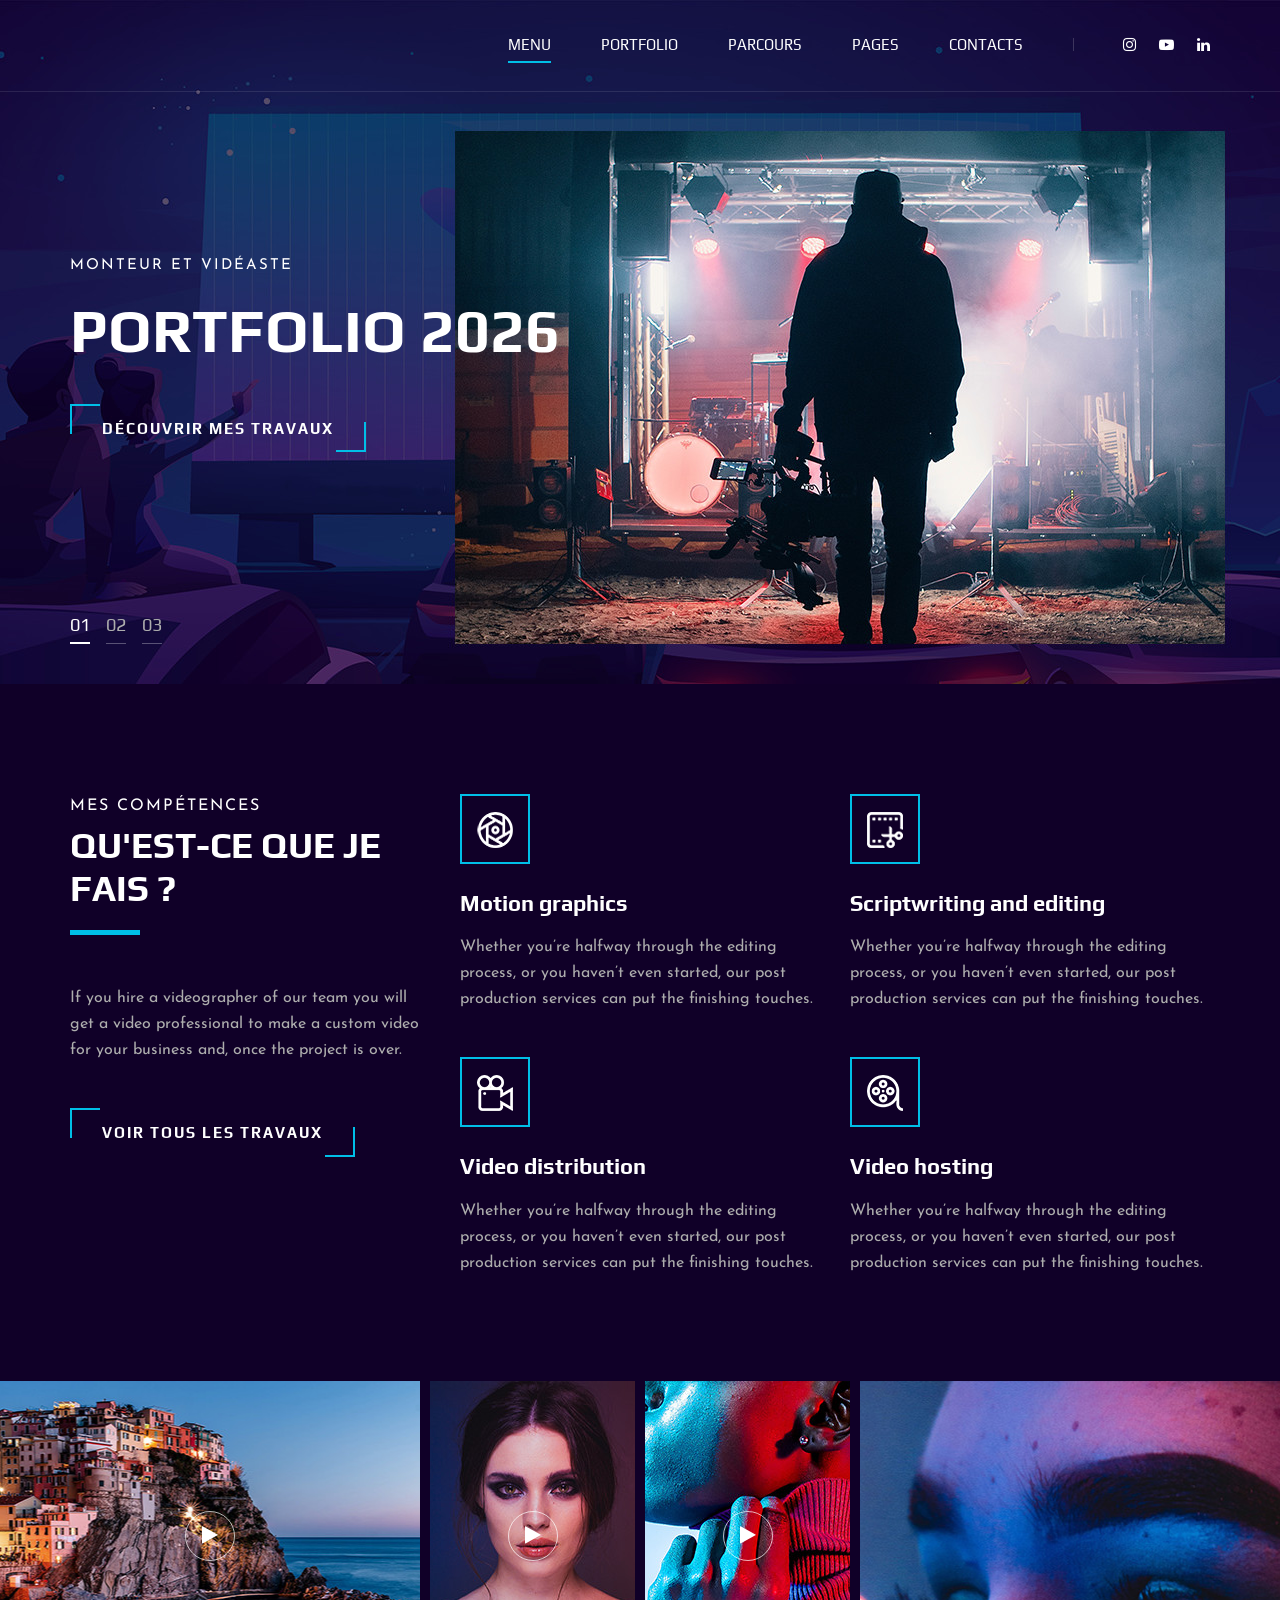
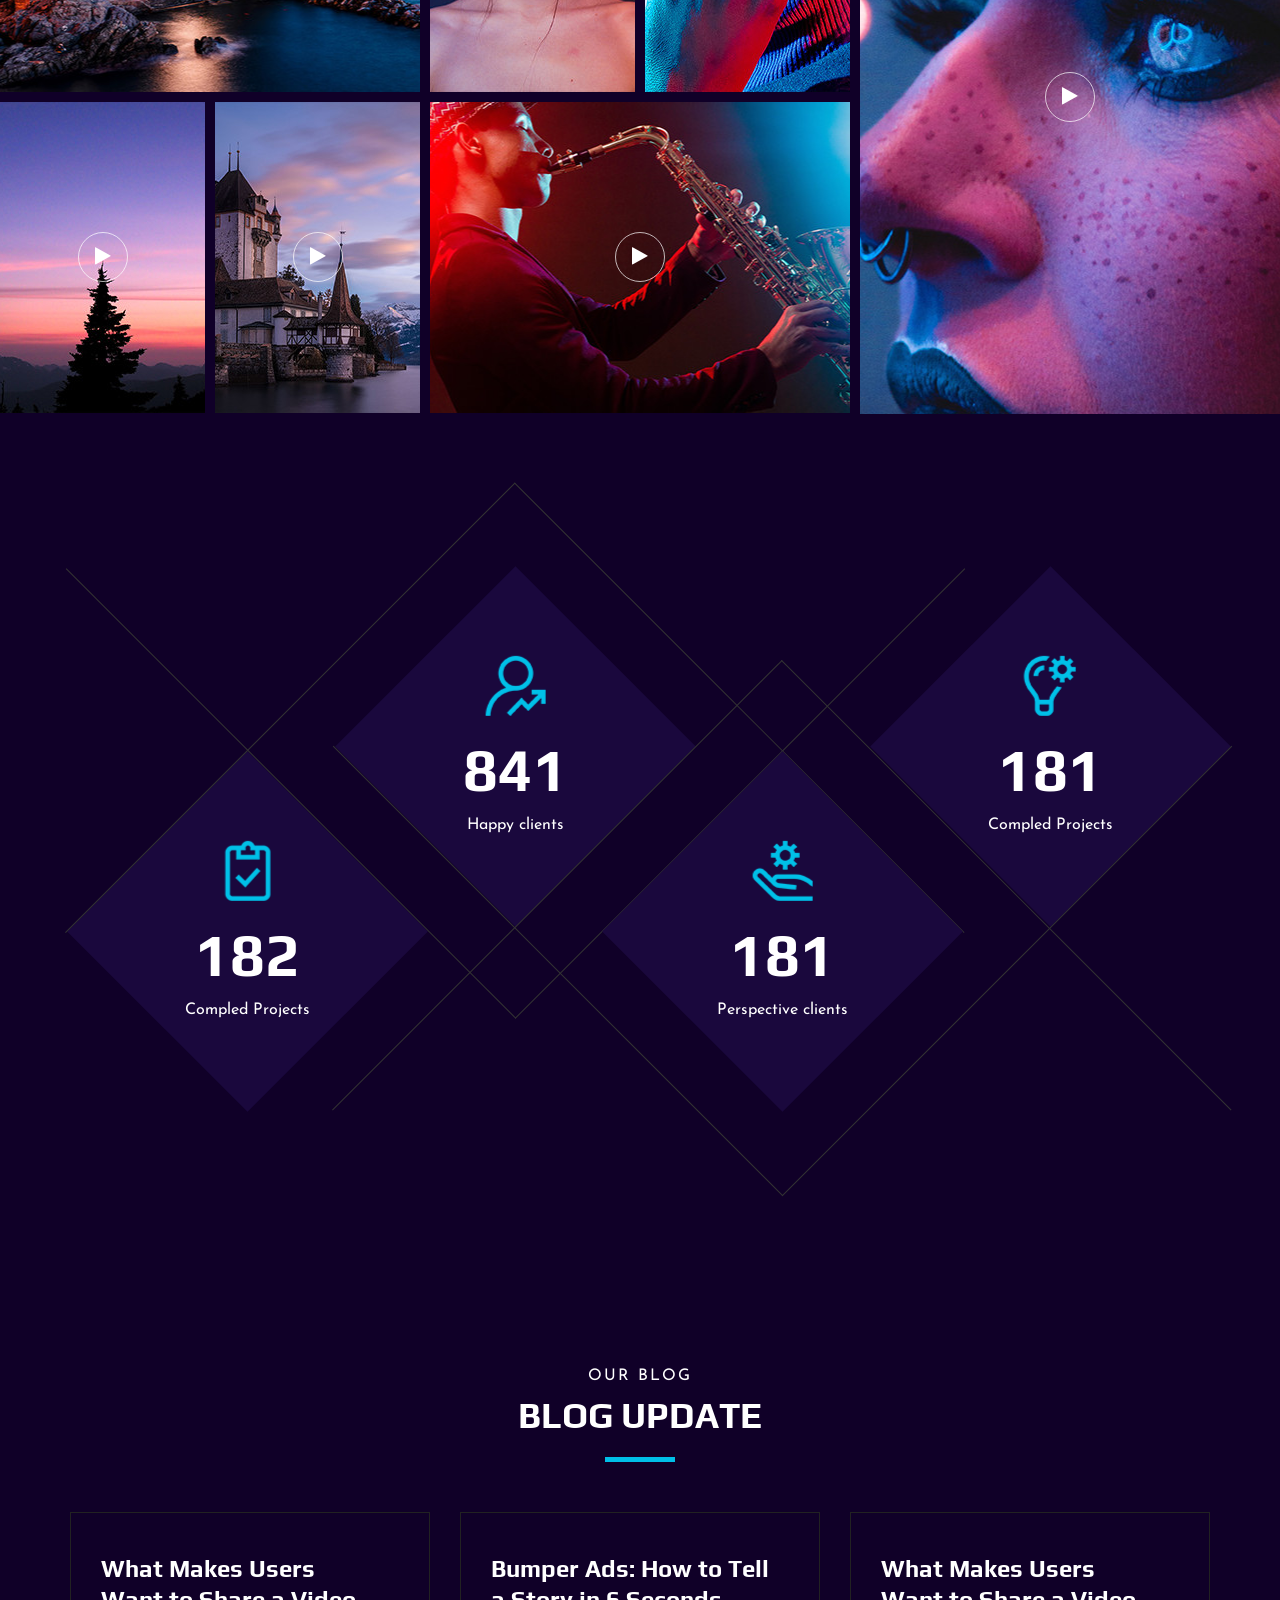
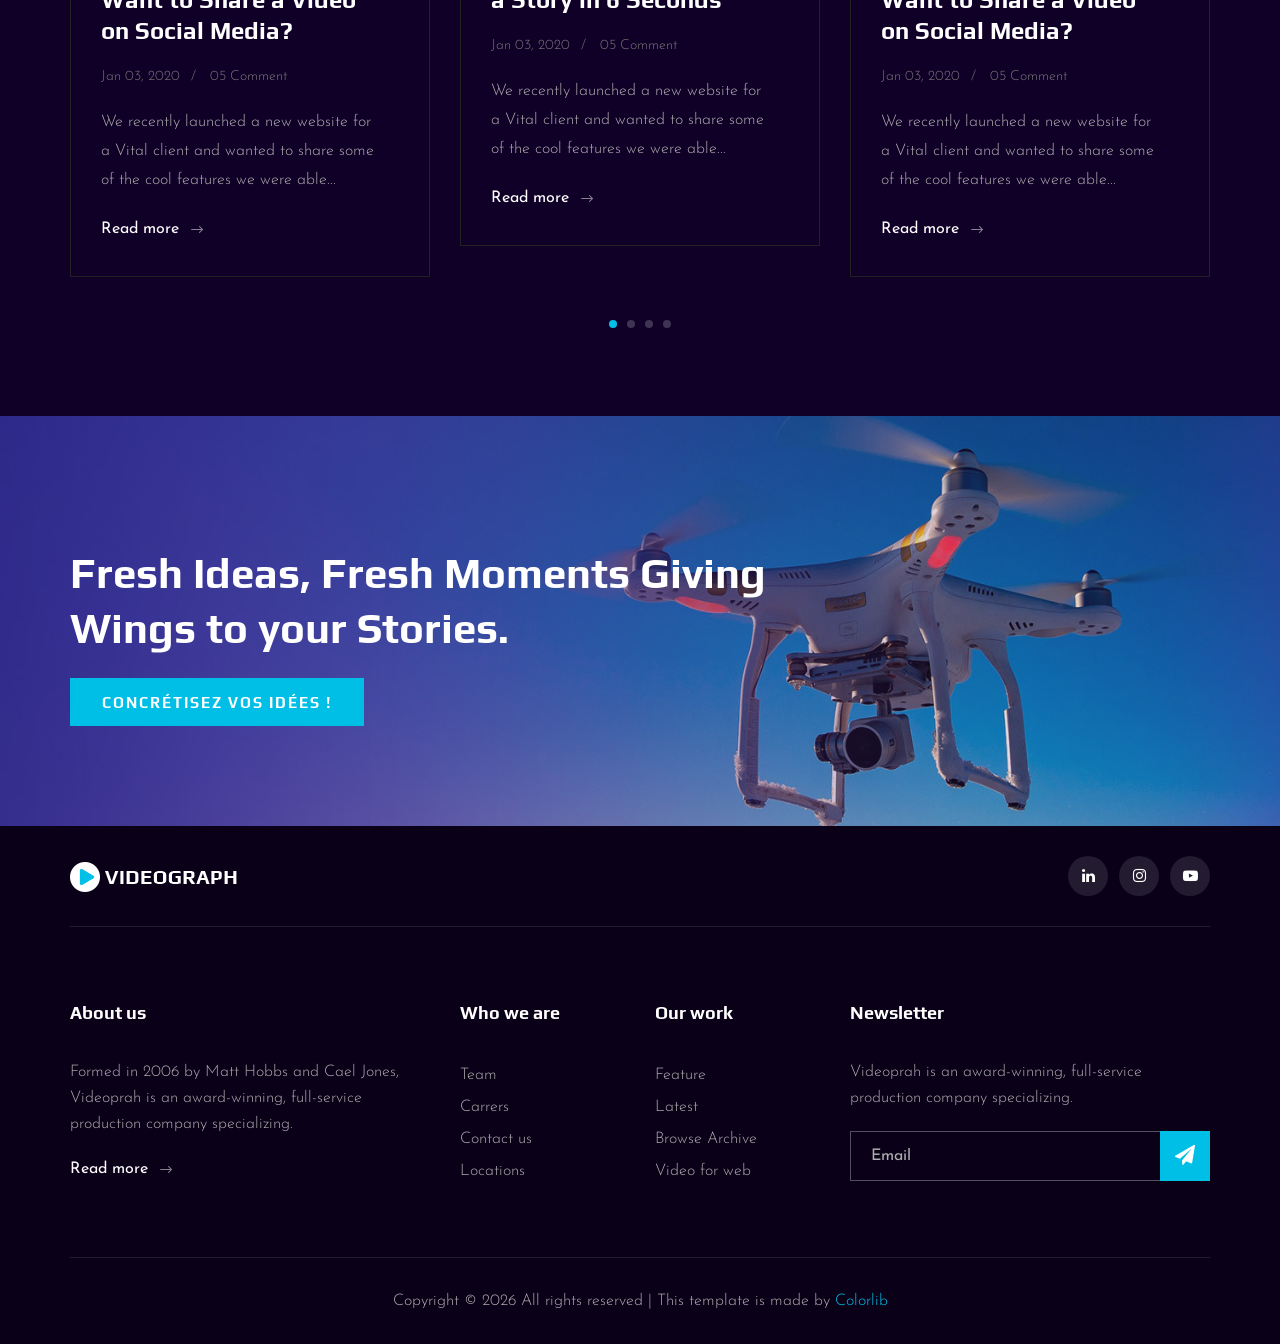
==== index.html @ 08755534 "Root change" ====
<!DOCTYPE html>
<html lang="zxx">

<head>
    <meta charset="UTF-8">
    <meta name="description" content="Cressot Lilian Portfolio">
    <meta name="keywords" content="Videograph, unica, creative, html">
    <meta name="viewport" content="width=device-width, initial-scale=1.0">
    <meta http-equiv="X-UA-Compatible" content="ie=edge">
    <title>Lilian Cressot </title>

    <!-- Google Font -->
    <link href="https://fonts.googleapis.com/css2?family=Play:wght@400;700&display=swap" rel="stylesheet">
    <link href="https://fonts.googleapis.com/css2?family=Josefin+Sans:wght@300;400;500;600;700&display=swap"
        rel="stylesheet">

    <!-- Css Styles -->
    <link rel="stylesheet" href="css/bootstrap.min.css" type="text/css">
    <link rel="stylesheet" href="css/font-awesome.min.css" type="text/css">
    <link rel="stylesheet" href="css/elegant-icons.css" type="text/css">
    <link rel="stylesheet" href="css/owl.carousel.min.css" type="text/css">
    <link rel="stylesheet" href="css/magnific-popup.css" type="text/css">
    <link rel="stylesheet" href="css/slicknav.min.css" type="text/css">
    <link rel="stylesheet" href="css/style.css" type="text/css">
</head>

<body>
    <!-- Page Preloder -->
    <div id="preloder">
        <div class="loader"></div>
    </div>

    <!-- Header Section Begin -->
    <header class="header">
        <div class="container">
            <div class="row">
                <div class="col-lg-2">
                    <!--<div class="header__logo">
                        <a href="./index.html"><img src="img/logo.png" alt=""></a>
                    </div>-->
                </div>
                <div class="col-lg-10">
                    <div class="header__nav__option">
                        <nav class="header__nav__menu mobile-menu">
                            <ul>
                                <li class="active"><a href="./index.html">Menu</a></li>
                                <li><a href="./portfolio.html">Portfolio</a></li>
                                <li><a href="./services.html">Parcours</a></li>
                                <li><a href="#">Pages</a>
                                    <ul class="dropdown">
                                        <li><a href="./portfolio.html">Portfolio</a></li>
                                        <li><a href="./blog.html">Blog</a></li>
                                        <li><a href="./blog-details.html">Blog Details</a></li>
                                    </ul>
                                </li>
                                <li><a href="./contact.html">Contacts</a></li>
                            </ul>
                        </nav>
                        <div class="header__nav__social">
                            <a href="#"><i class="fa fa-instagram"></i></a>
                            <a href="#"><i class="fa fa-youtube-play"></i></a>
                             <a href="https://www.linkedin.com/in/lilian-cressot/"><i class="fa fa-linkedin"></i></a>
                        </div>
                    </div>
                </div>
            </div>
            <div id="mobile-menu-wrap"></div>
        </div>
    </header>
    <!-- Header End -->

    <!-- Hero Section Begin -->
    <section class="hero">
        <div class="hero__slider owl-carousel">
            <div class="hero__item set-bg" data-setbg="img/hero/hero-1.jpg">
                <div class="container">
                    <div class="row">
                        <div class="col-lg-6">
                            <div class="hero__text">
                                <span> Monteur et Vidéaste </span>
                                <h2>Portfolio 2026</h2>
                                <a href="#" class="primary-btn">Découvrir mes travaux</a>
                            </div>
                        </div>
                    </div>
                </div>
            </div>
            <div class="hero__item set-bg" data-setbg="img/hero/hero-1.jpg">
                <div class="container">
                    <div class="row">
                        <div class="col-lg-6">
                            <div class="hero__text">
                                <span> Monteur et Vidéaste </span>
                                <h2>Chaine Youtube</h2>
                                <a href="#" class="primary-btn">Découvrir mes vidéos</a>
                            </div>
                        </div>
                    </div>
                </div>
            </div>
            <div class="hero__item set-bg" data-setbg="img/hero/hero-1.jpg">
                <div class="container">
                    <div class="row">
                        <div class="col-lg-6">
                            <div class="hero__text">
                                <span>Monteur et Vidéaste</span>
                                <h2>Lilian Cressot</h2>
                                <a href="#" class="primary-btn"> Mes réseaux pro </a>
                            </div>
                        </div>
                    </div>
                </div>
            </div>
        </div>
    </section>
    <!-- Hero Section End -->

    <!-- Services Section Begin -->
    <section class="services spad">
        <div class="container">
            <div class="row">
                <div class="col-lg-4">
                    <div class="services__title">
                        <div class="section-title">
                            <span>Mes compétences</span>
                            <h2>Qu'est-ce que je fais ?</h2>
                        </div>
                        <p>If you hire a videographer of our team you will get a video professional to make a custom
                            video for your business and, once the project is over.</p>
                        <a href="#" class="primary-btn">Voir tous les travaux</a>
                    </div>
                </div>
                <div class="col-lg-8">
                    <div class="row">
                        <div class="col-lg-6 col-md-6 col-sm-6">
                            <div class="services__item">
                                <div class="services__item__icon">
                                    <img src="img/icons/si-1.png" alt="">
                                </div>
                                <h4>Motion graphics</h4>
                                <p>Whether you’re halfway through the editing process, or you haven’t even started, our
                                    post production services can put the finishing touches.</p>
                            </div>
                        </div>
                        <div class="col-lg-6 col-md-6 col-sm-6">
                            <div class="services__item">
                                <div class="services__item__icon">
                                    <img src="img/icons/si-2.png" alt="">
                                </div>
                                <h4>Scriptwriting and editing</h4>
                                <p>Whether you’re halfway through the editing process, or you haven’t even started, our
                                    post production services can put the finishing touches.</p>
                            </div>
                        </div>
                        <div class="col-lg-6 col-md-6 col-sm-6">
                            <div class="services__item">
                                <div class="services__item__icon">
                                    <img src="img/icons/si-3.png" alt="">
                                </div>
                                <h4>Video distribution</h4>
                                <p>Whether you’re halfway through the editing process, or you haven’t even started, our
                                    post production services can put the finishing touches.</p>
                            </div>
                        </div>
                        <div class="col-lg-6 col-md-6 col-sm-6">
                            <div class="services__item">
                                <div class="services__item__icon">
                                    <img src="img/icons/si-4.png" alt="">
                                </div>
                                <h4>Video hosting</h4>
                                <p>Whether you’re halfway through the editing process, or you haven’t even started, our
                                    post production services can put the finishing touches.</p>
                            </div>
                        </div>
                    </div>
                </div>
            </div>
        </div>
    </section>
    <!-- Services Section End -->

    <!-- Work Section Begin -->
    <section class="work">
        <div class="work__gallery">
            <div class="grid-sizer"></div>
            <div class="work__item wide__item set-bg" data-setbg="img/work/work-1.jpg">
                <a href="https://www.youtube.com/watch?v=LXb3EKWsInQ" class="play-btn video-popup"><i
                        class="fa fa-play"></i></a>
                <div class="work__item__hover">
                    <h4>VIP Auto Tires & Service</h4>
                    <ul>
                        <li>eCommerce</li>
                        <li>Magento</li>
                    </ul>
                </div>
            </div>
            <div class="work__item small__item set-bg" data-setbg="img/work/work-2.jpg">
                <a href="https://www.youtube.com/watch?v=LXb3EKWsInQ" class="play-btn video-popup"><i
                        class="fa fa-play"></i></a>
            </div>
            <div class="work__item small__item set-bg" data-setbg="img/work/work-3.jpg">
                <a href="https://www.youtube.com/watch?v=LXb3EKWsInQ" class="play-btn video-popup"><i
                        class="fa fa-play"></i></a>
            </div>
            <div class="work__item large__item set-bg" data-setbg="img/work/work-4.jpg">
                <a href="https://www.youtube.com/watch?v=LXb3EKWsInQ" class="play-btn video-popup"><i
                        class="fa fa-play"></i></a>
                <div class="work__item__hover">
                    <h4>VIP Auto Tires & Service</h4>
                    <ul>
                        <li>eCommerce</li>
                        <li>Magento</li>
                    </ul>
                </div>
            </div>
            <div class="work__item small__item set-bg" data-setbg="img/work/work-5.jpg">
                <a href="https://www.youtube.com/watch?v=LXb3EKWsInQ" class="play-btn video-popup"><i
                        class="fa fa-play"></i></a>
            </div>
            <div class="work__item small__item set-bg" data-setbg="img/work/work-6.jpg">
                <a href="https://www.youtube.com/watch?v=LXb3EKWsInQ" class="play-btn video-popup"><i
                        class="fa fa-play"></i></a>
            </div>
            <div class="work__item wide__item set-bg" data-setbg="img/work/work-7.jpg">
                <a href="https://www.youtube.com/watch?v=LXb3EKWsInQ" class="play-btn video-popup"><i
                        class="fa fa-play"></i></a>
                <div class="work__item__hover">
                    <h4>VIP Auto Tires & Service</h4>
                    <ul>
                        <li>eCommerce</li>
                        <li>Magento</li>
                    </ul>
                </div>
            </div>
        </div>
    </section>
    <!-- Work Section End -->

    <!-- Counter Section Begin -->
    <section class="counter">
        <div class="container">
            <div class="counter__content">
                <div class="row">
                    <div class="col-lg-3 col-md-6 col-sm-6">
                        <div class="counter__item">
                            <div class="counter__item__text">
                                <img src="img/icons/ci-1.png" alt="">
                                <h2 class="counter_num">230</h2>
                                <p>Compled Projects</p>
                            </div>
                        </div>
                    </div>
                    <div class="col-lg-3 col-md-6 col-sm-6">
                        <div class="counter__item second__item">
                            <div class="counter__item__text">
                                <img src="img/icons/ci-2.png" alt="">
                                <h2 class="counter_num">1068</h2>
                                <p>Happy clients</p>
                            </div>
                        </div>
                    </div>
                    <div class="col-lg-3 col-md-6 col-sm-6">
                        <div class="counter__item third__item">
                            <div class="counter__item__text">
                                <img src="img/icons/ci-3.png" alt="">
                                <h2 class="counter_num">230</h2>
                                <p>Perspective clients</p>
                            </div>
                        </div>
                    </div>
                    <div class="col-lg-3 col-md-6 col-sm-6">
                        <div class="counter__item four__item">
                            <div class="counter__item__text">
                                <img src="img/icons/ci-4.png" alt="">
                                <h2 class="counter_num">230</h2>
                                <p>Compled Projects</p>
                            </div>
                        </div>
                    </div>
                </div>
            </div>
        </div>
    </section>
    <!-- Counter Section End -->


    <!-- Latest Blog Section Begin -->
    <section class="latest spad">
        <div class="container">
            <div class="row">
                <div class="col-lg-12">
                    <div class="section-title center-title">
                        <span>Our Blog</span>
                        <h2>Blog Update</h2>
                    </div>
                </div>
            </div>
            <div class="row">
                <div class="latest__slider owl-carousel">
                    <div class="col-lg-4">
                        <div class="blog__item latest__item">
                            <h4>What Makes Users Want to Share a Video on Social Media?</h4>
                            <ul>
                                <li>Jan 03, 2020</li>
                                <li>05 Comment</li>
                            </ul>
                            <p>We recently launched a new website for a Vital client and wanted to share some of the
                                cool features we were able...</p>
                            <a href="#">Read more <span class="arrow_right"></span></a>
                        </div>
                    </div>
                    <div class="col-lg-4">
                        <div class="blog__item latest__item">
                            <h4>Bumper Ads: How to Tell a Story in 6 Seconds</h4>
                            <ul>
                                <li>Jan 03, 2020</li>
                                <li>05 Comment</li>
                            </ul>
                            <p>We recently launched a new website for a Vital client and wanted to share some of the
                                cool features we were able...</p>
                            <a href="#">Read more <span class="arrow_right"></span></a>
                        </div>
                    </div>
                    <div class="col-lg-4">
                        <div class="blog__item latest__item">
                            <h4>What Makes Users Want to Share a Video on Social Media?</h4>
                            <ul>
                                <li>Jan 03, 2020</li>
                                <li>05 Comment</li>
                            </ul>
                            <p>We recently launched a new website for a Vital client and wanted to share some of the
                                cool features we were able...</p>
                            <a href="#">Read more <span class="arrow_right"></span></a>
                        </div>
                    </div>
                    <div class="col-lg-4">
                        <div class="blog__item latest__item">
                            <h4>Bumper Ads: How to Tell a Story in 6 Seconds</h4>
                            <ul>
                                <li>Jan 03, 2020</li>
                                <li>05 Comment</li>
                            </ul>
                            <p>We recently launched a new website for a Vital client and wanted to share some of the
                                cool features we were able...</p>
                            <a href="#">Read more <span class="arrow_right"></span></a>
                        </div>
                    </div>
                    <div class="col-lg-4">
                        <div class="blog__item latest__item">
                            <h4>What Makes Users Want to Share a Video on Social Media?</h4>
                            <ul>
                                <li>Jan 03, 2020</li>
                                <li>05 Comment</li>
                            </ul>
                            <p>We recently launched a new website for a Vital client and wanted to share some of the
                                cool features we were able...</p>
                            <a href="#">Read more <span class="arrow_right"></span></a>
                        </div>
                    </div>
                    <div class="col-lg-4">
                        <div class="blog__item latest__item">
                            <h4>What Makes Users Want to Share a Video on Social Media?</h4>
                            <ul>
                                <li>Jan 03, 2020</li>
                                <li>05 Comment</li>
                            </ul>
                            <p>We recently launched a new website for a Vital client and wanted to share some of the
                                cool features we were able...</p>
                            <a href="#">Read more <span class="arrow_right"></span></a>
                        </div>
                    </div>
                    <div class="col-lg-4">
                        <div class="blog__item latest__item">
                            <h4>What Makes Users Want to Share a Video on Social Media?</h4>
                            <ul>
                                <li>Jan 03, 2020</li>
                                <li>05 Comment</li>
                            </ul>
                            <p>We recently launched a new website for a Vital client and wanted to share some of the
                                cool features we were able...</p>
                            <a href="#">Read more <span class="arrow_right"></span></a>
                        </div>
                    </div>
                </div>
            </div>
        </div>
    </section>
    <!-- Latest Blog Section End -->

    <!-- Call To Action Section Begin -->
    <section class="callto spad set-bg" data-setbg="img/callto-bg.jpg">
        <div class="container">
            <div class="row">
                <div class="col-lg-8">
                    <div class="callto__text">
                        <h2>Fresh Ideas, Fresh Moments Giving Wings to your Stories.</h2>
                        <a href="#">Concrétisez vos idées !</a>
                    </div>
                </div>
            </div>
        </div>
    </section>
    <!-- Call To Action Section End -->

    <!-- Footer Section Begin -->
    <footer class="footer">
        <div class="container">
            <div class="footer__top">
                <div class="row">
                    <div class="col-lg-6 col-md-6">
                        <div class="footer__top__logo">
                            <a href="#"><img src="img/logo.png" alt=""></a>
                        </div>
                    </div>
                    <div class="col-lg-6 col-md-6">
                        <div class="footer__top__social">
                         <a href="https://www.linkedin.com/in/lilian-cressot/"><i class="fa fa-linkedin"></i></a>
                            <a href="#"><i class="fa fa-instagram"></i></a>
                            <a href="#"><i class="fa fa-youtube-play"></i></a>
                        </div>
                    </div>
                </div>
            </div>
            <div class="footer__option">
                <div class="row">
                    <div class="col-lg-4 col-md-6 col-sm-6">
                        <div class="footer__option__item">
                            <h5>About us</h5>
                            <p>Formed in 2006 by Matt Hobbs and Cael Jones, Videoprah is an award-winning, full-service
                                production company specializing.</p>
                            <a href="#" class="read__more">Read more <span class="arrow_right"></span></a>
                        </div>
                    </div>
                    <div class="col-lg-2 col-md-3 col-sm-3">
                        <div class="footer__option__item">
                            <h5>Who we are</h5>
                            <ul>
                                <li><a href="#">Team</a></li>
                                <li><a href="#">Carrers</a></li>
                                <li><a href="#">Contact us</a></li>
                                <li><a href="#">Locations</a></li>
                            </ul>
                        </div>
                    </div>
                    <div class="col-lg-2 col-md-3 col-sm-3">
                        <div class="footer__option__item">
                            <h5>Our work</h5>
                            <ul>
                                <li><a href="#">Feature</a></li>
                                <li><a href="#">Latest</a></li>
                                <li><a href="#">Browse Archive</a></li>
                                <li><a href="#">Video for web</a></li>
                            </ul>
                        </div>
                    </div>
                    <div class="col-lg-4 col-md-12">
                        <div class="footer__option__item">
                            <h5>Newsletter</h5>
                            <p>Videoprah is an award-winning, full-service production company specializing.</p>
                            <form action="#">
                                <input type="text" placeholder="Email">
                                <button type="submit"><i class="fa fa-send"></i></button>
                            </form>
                        </div>
                    </div>
                </div>
            </div>
            <div class="footer__copyright">
                <div class="row">
                    <div class="col-lg-12 text-center">
                        <!-- Link back to Colorlib can't be removed. Template is licensed under CC BY 3.0. -->
                        <p class="footer__copyright__text">Copyright &copy;
                            <script>
                                document.write(new Date().getFullYear());
                            </script>
                            All rights reserved | This template is made by <a href="https://colorlib.com" target="_blank">Colorlib</a>
                        </p>
                        <!-- Link back to Colorlib can't be removed. Template is licensed under CC BY 3.0. -->
                    </div>
                </div>
            </div>
        </div>
    </footer>
    <!-- Footer Section End -->

    <!-- Js Plugins -->
    <script src="js/jquery-3.3.1.min.js"></script>
    <script src="js/bootstrap.min.js"></script>
    <script src="js/jquery.magnific-popup.min.js"></script>
    <script src="js/mixitup.min.js"></script>
    <script src="js/masonry.pkgd.min.js"></script>
    <script src="js/jquery.slicknav.js"></script>
    <script src="js/owl.carousel.min.js"></script>
    <script src="js/main.js"></script>
</body>

</html>
---- css/elegant-icons.css ----
@font-face {
	font-family: 'ElegantIcons';
	src:url('../fonts/ElegantIcons.eot');
	src:url('../fonts/ElegantIcons.eot?#iefix') format('embedded-opentype'),
		url('../fonts/ElegantIcons.woff') format('woff'),
		url('../fonts/ElegantIcons.ttf') format('truetype'),
		url('../fonts/ElegantIcons.svg#ElegantIcons') format('svg');
	font-weight: normal;
	font-style: normal;
}

/* Use the following CSS code if you want to use data attributes for inserting your icons */
[data-icon]:before {
	font-family: 'ElegantIcons';
	content: attr(data-icon);
	speak: none;
	font-weight: normal;
	font-variant: normal;
	text-transform: none;
	line-height: 1;
	-webkit-font-smoothing: antialiased;
	-moz-osx-font-smoothing: grayscale;
}

/* Use the following CSS code if you want to have a class per icon */
/*
Instead of a list of all class selectors,
you can use the generic selector below, but it's slower:
[class*="your-class-prefix"] {
*/
.arrow_up, .arrow_down, .arrow_left, .arrow_right, .arrow_left-up, .arrow_right-up, .arrow_right-down, .arrow_left-down, .arrow-up-down, .arrow_up-down_alt, .arrow_left-right_alt, .arrow_left-right, .arrow_expand_alt2, .arrow_expand_alt, .arrow_condense, .arrow_expand, .arrow_move, .arrow_carrot-up, .arrow_carrot-down, .arrow_carrot-left, .arrow_carrot-right, .arrow_carrot-2up, .arrow_carrot-2down, .arrow_carrot-2left, .arrow_carrot-2right, .arrow_carrot-up_alt2, .arrow_carrot-down_alt2, .arrow_carrot-left_alt2, .arrow_carrot-right_alt2, .arrow_carrot-2up_alt2, .arrow_carrot-2down_alt2, .arrow_carrot-2left_alt2, .arrow_carrot-2right_alt2, .arrow_triangle-up, .arrow_triangle-down, .arrow_triangle-left, .arrow_triangle-right, .arrow_triangle-up_alt2, .arrow_triangle-down_alt2, .arrow_triangle-left_alt2, .arrow_triangle-right_alt2, .arrow_back, .icon_minus-06, .icon_plus, .icon_close, .icon_check, .icon_minus_alt2, .icon_plus_alt2, .icon_close_alt2, .icon_check_alt2, .icon_zoom-out_alt, .icon_zoom-in_alt, .icon_search, .icon_box-empty, .icon_box-selected, .icon_minus-box, .icon_plus-box, .icon_box-checked, .icon_circle-empty, .icon_circle-slelected, .icon_stop_alt2, .icon_stop, .icon_pause_alt2, .icon_pause, .icon_menu, .icon_menu-square_alt2, .icon_menu-circle_alt2, .icon_ul, .icon_ol, .icon_adjust-horiz, .icon_adjust-vert, .icon_document_alt, .icon_documents_alt, .icon_pencil, .icon_pencil-edit_alt, .icon_pencil-edit, .icon_folder-alt, .icon_folder-open_alt, .icon_folder-add_alt, .icon_info_alt, .icon_error-oct_alt, .icon_error-circle_alt, .icon_error-triangle_alt, .icon_question_alt2, .icon_question, .icon_comment_alt, .icon_chat_alt, .icon_vol-mute_alt, .icon_volume-low_alt, .icon_volume-high_alt, .icon_quotations, .icon_quotations_alt2, .icon_clock_alt, .icon_lock_alt, .icon_lock-open_alt, .icon_key_alt, .icon_cloud_alt, .icon_cloud-upload_alt, .icon_cloud-download_alt, .icon_image, .icon_images, .icon_lightbulb_alt, .icon_gift_alt, .icon_house_alt, .icon_genius, .icon_mobile, .icon_tablet, .icon_laptop, .icon_desktop, .icon_camera_alt, .icon_mail_alt, .icon_cone_alt, .icon_ribbon_alt, .icon_bag_alt, .icon_creditcard, .icon_cart_alt, .icon_paperclip, .icon_tag_alt, .icon_tags_alt, .icon_trash_alt, .icon_cursor_alt, .icon_mic_alt, .icon_compass_alt, .icon_pin_alt, .icon_pushpin_alt, .icon_map_alt, .icon_drawer_alt, .icon_toolbox_alt, .icon_book_alt, .icon_calendar, .icon_film, .icon_table, .icon_contacts_alt, .icon_headphones, .icon_lifesaver, .icon_piechart, .icon_refresh, .icon_link_alt, .icon_link, .icon_loading, .icon_blocked, .icon_archive_alt, .icon_heart_alt, .icon_star_alt, .icon_star-half_alt, .icon_star, .icon_star-half, .icon_tools, .icon_tool, .icon_cog, .icon_cogs, .arrow_up_alt, .arrow_down_alt, .arrow_left_alt, .arrow_right_alt, .arrow_left-up_alt, .arrow_right-up_alt, .arrow_right-down_alt, .arrow_left-down_alt, .arrow_condense_alt, .arrow_expand_alt3, .arrow_carrot_up_alt, .arrow_carrot-down_alt, .arrow_carrot-left_alt, .arrow_carrot-right_alt, .arrow_carrot-2up_alt, .arrow_carrot-2dwnn_alt, .arrow_carrot-2left_alt, .arrow_carrot-2right_alt, .arrow_triangle-up_alt, .arrow_triangle-down_alt, .arrow_triangle-left_alt, .arrow_triangle-right_alt, .icon_minus_alt, .icon_plus_alt, .icon_close_alt, .icon_check_alt, .icon_zoom-out, .icon_zoom-in, .icon_stop_alt, .icon_menu-square_alt, .icon_menu-circle_alt, .icon_document, .icon_documents, .icon_pencil_alt, .icon_folder, .icon_folder-open, .icon_folder-add, .icon_folder_upload, .icon_folder_download, .icon_info, .icon_error-circle, .icon_error-oct, .icon_error-triangle, .icon_question_alt, .icon_comment, .icon_chat, .icon_vol-mute, .icon_volume-low, .icon_volume-high, .icon_quotations_alt, .icon_clock, .icon_lock, .icon_lock-open, .icon_key, .icon_cloud, .icon_cloud-upload, .icon_cloud-download, .icon_lightbulb, .icon_gift, .icon_house, .icon_camera, .icon_mail, .icon_cone, .icon_ribbon, .icon_bag, .icon_cart, .icon_tag, .icon_tags, .icon_trash, .icon_cursor, .icon_mic, .icon_compass, .icon_pin, .icon_pushpin, .icon_map, .icon_drawer, .icon_toolbox, .icon_book, .icon_contacts, .icon_archive, .icon_heart, .icon_profile, .icon_group, .icon_grid-2x2, .icon_grid-3x3, .icon_music, .icon_pause_alt, .icon_phone, .icon_upload, .icon_download, .social_facebook, .social_twitter, .social_pinterest, .social_googleplus, .social_tumblr, .social_tumbleupon, .social_wordpress, .social_instagram, .social_dribbble, .social_vimeo, .social_linkedin, .social_rss, .social_deviantart, .social_share, .social_myspace, .social_skype, .social_youtube, .social_picassa, .social_googledrive, .social_flickr, .social_blogger, .social_spotify, .social_delicious, .social_facebook_circle, .social_twitter_circle, .social_pinterest_circle, .social_googleplus_circle, .social_tumblr_circle, .social_stumbleupon_circle, .social_wordpress_circle, .social_instagram_circle, .social_dribbble_circle, .social_vimeo_circle, .social_linkedin_circle, .social_rss_circle, .social_deviantart_circle, .social_share_circle, .social_myspace_circle, .social_skype_circle, .social_youtube_circle, .social_picassa_circle, .social_googledrive_alt2, .social_flickr_circle, .social_blogger_circle, .social_spotify_circle, .social_delicious_circle, .social_facebook_square, .social_twitter_square, .social_pinterest_square, .social_googleplus_square, .social_tumblr_square, .social_stumbleupon_square, .social_wordpress_square, .social_instagram_square, .social_dribbble_square, .social_vimeo_square, .social_linkedin_square, .social_rss_square, .social_deviantart_square, .social_share_square, .social_myspace_square, .social_skype_square, .social_youtube_square, .social_picassa_square, .social_googledrive_square, .social_flickr_square, .social_blogger_square, .social_spotify_square, .social_delicious_square, .icon_printer, .icon_calulator, .icon_building, .icon_floppy, .icon_drive, .icon_search-2, .icon_id, .icon_id-2, .icon_puzzle, .icon_like, .icon_dislike, .icon_mug, .icon_currency, .icon_wallet, .icon_pens, .icon_easel, .icon_flowchart, .icon_datareport, .icon_briefcase, .icon_shield, .icon_percent, .icon_globe, .icon_globe-2, .icon_target, .icon_hourglass, .icon_balance, .icon_rook, .icon_printer-alt, .icon_calculator_alt, .icon_building_alt, .icon_floppy_alt, .icon_drive_alt, .icon_search_alt, .icon_id_alt, .icon_id-2_alt, .icon_puzzle_alt, .icon_like_alt, .icon_dislike_alt, .icon_mug_alt, .icon_currency_alt, .icon_wallet_alt, .icon_pens_alt, .icon_easel_alt, .icon_flowchart_alt, .icon_datareport_alt, .icon_briefcase_alt, .icon_shield_alt, .icon_percent_alt, .icon_globe_alt, .icon_clipboard {
	font-family: 'ElegantIcons';
	speak: none;
	font-style: normal;
	font-weight: normal;
	font-variant: normal;
	text-transform: none;
	line-height: 1;
	-webkit-font-smoothing: antialiased;
}
.arrow_up:before {
	content: "\21";
}
.arrow_down:before {
	content: "\22";
}
.arrow_left:before {
	content: "\23";
}
.arrow_right:before {
	content: "\24";
}
.arrow_left-up:before {
	content: "\25";
}
.arrow_right-up:before {
	content: "\26";
}
.arrow_right-down:before {
	content: "\27";
}
.arrow_left-down:before {
	content: "\28";
}
.arrow-up-down:before {
	content: "\29";
}
.arrow_up-down_alt:before {
	content: "\2a";
}
.arrow_left-right_alt:before {
	content: "\2b";
}
.arrow_left-right:before {
	content: "\2c";
}
.arrow_expand_alt2:before {
	content: "\2d";
}
.arrow_expand_alt:before {
	content: "\2e";
}
.arrow_condense:before {
	content: "\2f";
}
.arrow_expand:before {
	content: "\30";
}
.arrow_move:before {
	content: "\31";
}
.arrow_carrot-up:before {
	content: "\32";
}
.arrow_carrot-down:before {
	content: "\33";
}
.arrow_carrot-left:before {
	content: "\34";
}
.arrow_carrot-right:before {
	content: "\35";
}
.arrow_carrot-2up:before {
	content: "\36";
}
.arrow_carrot-2down:before {
	content: "\37";
}
.arrow_carrot-2left:before {
	content: "\38";
}
.arrow_carrot-2right:before {
	content: "\39";
}
.arrow_carrot-up_alt2:before {
	content: "\3a";
}
.arrow_carrot-down_alt2:before {
	content: "\3b";
}
.arrow_carrot-left_alt2:before {
	content: "\3c";
}
.arrow_carrot-right_alt2:before {
	content: "\3d";
}
.arrow_carrot-2up_alt2:before {
	content: "\3e";
}
.arrow_carrot-2down_alt2:before {
	content: "\3f";
}
.arrow_carrot-2left_alt2:before {
	content: "\40";
}
.arrow_carrot-2right_alt2:before {
	content: "\41";
}
.arrow_triangle-up:before {
	content: "\42";
}
.arrow_triangle-down:before {
	content: "\43";
}
.arrow_triangle-left:before {
	content: "\44";
}
.arrow_triangle-right:before {
	content: "\45";
}
.arrow_triangle-up_alt2:before {
	content: "\46";
}
.arrow_triangle-down_alt2:before {
	content: "\47";
}
.arrow_triangle-left_alt2:before {
	content: "\48";
}
.arrow_triangle-right_alt2:before {
	content: "\49";
}
.arrow_back:before {
	content: "\4a";
}
.icon_minus-06:before {
	content: "\4b";
}
.icon_plus:before {
	content: "\4c";
}
.icon_close:before {
	content: "\4d";
}
.icon_check:before {
	content: "\4e";
}
.icon_minus_alt2:before {
	content: "\4f";
}
.icon_plus_alt2:before {
	content: "\50";
}
.icon_close_alt2:before {
	content: "\51";
}
.icon_check_alt2:before {
	content: "\52";
}
.icon_zoom-out_alt:before {
	content: "\53";
}
.icon_zoom-in_alt:before {
	content: "\54";
}
.icon_search:before {
	content: "\55";
}
.icon_box-empty:before {
	content: "\56";
}
.icon_box-selected:before {
	content: "\57";
}
.icon_minus-box:before {
	content: "\58";
}
.icon_plus-box:before {
	content: "\59";
}
.icon_box-checked:before {
	content: "\5a";
}
.icon_circle-empty:before {
	content: "\5b";
}
.icon_circle-slelected:before {
	content: "\5c";
}
.icon_stop_alt2:before {
	content: "\5d";
}
.icon_stop:before {
	content: "\5e";
}
.icon_pause_alt2:before {
	content: "\5f";
}
.icon_pause:before {
	content: "\60";
}
.icon_menu:before {
	content: "\61";
}
.icon_menu-square_alt2:before {
	content: "\62";
}
.icon_menu-circle_alt2:before {
	content: "\63";
}
.icon_ul:before {
	content: "\64";
}
.icon_ol:before {
	content: "\65";
}
.icon_adjust-horiz:before {
	content: "\66";
}
.icon_adjust-vert:before {
	content: "\67";
}
.icon_document_alt:before {
	content: "\68";
}
.icon_documents_alt:before {
	content: "\69";
}
.icon_pencil:before {
	content: "\6a";
}
.icon_pencil-edit_alt:before {
	content: "\6b";
}
.icon_pencil-edit:before {
	content: "\6c";
}
.icon_folder-alt:before {
	content: "\6d";
}
.icon_folder-open_alt:before {
	content: "\6e";
}
.icon_folder-add_alt:before {
	content: "\6f";
}
.icon_info_alt:before {
	content: "\70";
}
.icon_error-oct_alt:before {
	content: "\71";
}
.icon_error-circle_alt:before {
	content: "\72";
}
.icon_error-triangle_alt:before {
	content: "\73";
}
.icon_question_alt2:before {
	content: "\74";
}
.icon_question:before {
	content: "\75";
}
.icon_comment_alt:before {
	content: "\76";
}
.icon_chat_alt:before {
	content: "\77";
}
.icon_vol-mute_alt:before {
	content: "\78";
}
.icon_volume-low_alt:before {
	content: "\79";
}
.icon_volume-high_alt:before {
	content: "\7a";
}
.icon_quotations:before {
	content: "\7b";
}
.icon_quotations_alt2:before {
	content: "\7c";
}
.icon_clock_alt:before {
	content: "\7d";
}
.icon_lock_alt:before {
	content: "\7e";
}
.icon_lock-open_alt:before {
	content: "\e000";
}
.icon_key_alt:before {
	content: "\e001";
}
.icon_cloud_alt:before {
	content: "\e002";
}
.icon_cloud-upload_alt:before {
	content: "\e003";
}
.icon_cloud-download_alt:before {
	content: "\e004";
}
.icon_image:before {
	content: "\e005";
}
.icon_images:before {
	content: "\e006";
}
.icon_lightbulb_alt:before {
	content: "\e007";
}
.icon_gift_alt:before {
	content: "\e008";
}
.icon_house_alt:before {
	content: "\e009";
}
.icon_genius:before {
	content: "\e00a";
}
.icon_mobile:before {
	content: "\e00b";
}
.icon_tablet:before {
	content: "\e00c";
}
.icon_laptop:before {
	content: "\e00d";
}
.icon_desktop:before {
	content: "\e00e";
}
.icon_camera_alt:before {
	content: "\e00f";
}
.icon_mail_alt:before {
	content: "\e010";
}
.icon_cone_alt:before {
	content: "\e011";
}
.icon_ribbon_alt:before {
	content: "\e012";
}
.icon_bag_alt:before {
	content: "\e013";
}
.icon_creditcard:before {
	content: "\e014";
}
.icon_cart_alt:before {
	content: "\e015";
}
.icon_paperclip:before {
	content: "\e016";
}
.icon_tag_alt:before {
	content: "\e017";
}
.icon_tags_alt:before {
	content: "\e018";
}
.icon_trash_alt:before {
	content: "\e019";
}
.icon_cursor_alt:before {
	content: "\e01a";
}
.icon_mic_alt:before {
	content: "\e01b";
}
.icon_compass_alt:before {
	content: "\e01c";
}
.icon_pin_alt:before {
	content: "\e01d";
}
.icon_pushpin_alt:before {
	content: "\e01e";
}
.icon_map_alt:before {
	content: "\e01f";
}
.icon_drawer_alt:before {
	content: "\e020";
}
.icon_toolbox_alt:before {
	content: "\e021";
}
.icon_book_alt:before {
	content: "\e022";
}
.icon_calendar:before {
	content: "\e023";
}
.icon_film:before {
	content: "\e024";
}
.icon_table:before {
	content: "\e025";
}
.icon_contacts_alt:before {
	content: "\e026";
}
.icon_headphones:before {
	content: "\e027";
}
.icon_lifesaver:before {
	content: "\e028";
}
.icon_piechart:before {
	content: "\e029";
}
.icon_refresh:before {
	content: "\e02a";
}
.icon_link_alt:before {
	content: "\e02b";
}
.icon_link:before {
	content: "\e02c";
}
.icon_loading:before {
	content: "\e02d";
}
.icon_blocked:before {
	content: "\e02e";
}
.icon_archive_alt:before {
	content: "\e02f";
}
.icon_heart_alt:before {
	content: "\e030";
}
.icon_star_alt:before {
	content: "\e031";
}
.icon_star-half_alt:before {
	content: "\e032";
}
.icon_star:before {
	content: "\e033";
}
.icon_star-half:before {
	content: "\e034";
}
.icon_tools:before {
	content: "\e035";
}
.icon_tool:before {
	content: "\e036";
}
.icon_cog:before {
	content: "\e037";
}
.icon_cogs:before {
	content: "\e038";
}
.arrow_up_alt:before {
	content: "\e039";
}
.arrow_down_alt:before {
	content: "\e03a";
}
.arrow_left_alt:before {
	content: "\e03b";
}
.arrow_right_alt:before {
	content: "\e03c";
}
.arrow_left-up_alt:before {
	content: "\e03d";
}
.arrow_right-up_alt:before {
	content: "\e03e";
}
.arrow_right-down_alt:before {
	content: "\e03f";
}
.arrow_left-down_alt:before {
	content: "\e040";
}
.arrow_condense_alt:before {
	content: "\e041";
}
.arrow_expand_alt3:before {
	content: "\e042";
}
.arrow_carrot_up_alt:before {
	content: "\e043";
}
.arrow_carrot-down_alt:before {
	content: "\e044";
}
.arrow_carrot-left_alt:before {
	content: "\e045";
}
.arrow_carrot-right_alt:before {
	content: "\e046";
}
.arrow_carrot-2up_alt:before {
	content: "\e047";
}
.arrow_carrot-2dwnn_alt:before {
	content: "\e048";
}
.arrow_carrot-2left_alt:before {
	content: "\e049";
}
.arrow_carrot-2right_alt:before {
	content: "\e04a";
}
.arrow_triangle-up_alt:before {
	content: "\e04b";
}
.arrow_triangle-down_alt:before {
	content: "\e04c";
}
.arrow_triangle-left_alt:before {
	content: "\e04d";
}
.arrow_triangle-right_alt:before {
	content: "\e04e";
}
.icon_minus_alt:before {
	content: "\e04f";
}
.icon_plus_alt:before {
	content: "\e050";
}
.icon_close_alt:before {
	content: "\e051";
}
.icon_check_alt:before {
	content: "\e052";
}
.icon_zoom-out:before {
	content: "\e053";
}
.icon_zoom-in:before {
	content: "\e054";
}
.icon_stop_alt:before {
	content: "\e055";
}
.icon_menu-square_alt:before {
	content: "\e056";
}
.icon_menu-circle_alt:before {
	content: "\e057";
}
.icon_document:before {
	content: "\e058";
}
.icon_documents:before {
	content: "\e059";
}
.icon_pencil_alt:before {
	content: "\e05a";
}
.icon_folder:before {
	content: "\e05b";
}
.icon_folder-open:before {
	content: "\e05c";
}
.icon_folder-add:before {
	content: "\e05d";
}
.icon_folder_upload:before {
	content: "\e05e";
}
.icon_folder_download:before {
	content: "\e05f";
}
.icon_info:before {
	content: "\e060";
}
.icon_error-circle:before {
	content: "\e061";
}
.icon_error-oct:before {
	content: "\e062";
}
.icon_error-triangle:before {
	content: "\e063";
}
.icon_question_alt:before {
	content: "\e064";
}
.icon_comment:before {
	content: "\e065";
}
.icon_chat:before {
	content: "\e066";
}
.icon_vol-mute:before {
	content: "\e067";
}
.icon_volume-low:before {
	content: "\e068";
}
.icon_volume-high:before {
	content: "\e069";
}
.icon_quotations_alt:before {
	content: "\e06a";
}
.icon_clock:before {
	content: "\e06b";
}
.icon_lock:before {
	content: "\e06c";
}
.icon_lock-open:before {
	content: "\e06d";
}
.icon_key:before {
	content: "\e06e";
}
.icon_cloud:before {
	content: "\e06f";
}
.icon_cloud-upload:before {
	content: "\e070";
}
.icon_cloud-download:before {
	content: "\e071";
}
.icon_lightbulb:before {
	content: "\e072";
}
.icon_gift:before {
	content: "\e073";
}
.icon_house:before {
	content: "\e074";
}
.icon_camera:before {
	content: "\e075";
}
.icon_mail:before {
	content: "\e076";
}
.icon_cone:before {
	content: "\e077";
}
.icon_ribbon:before {
	content: "\e078";
}
.icon_bag:before {
	content: "\e079";
}
.icon_cart:before {
	content: "\e07a";
}
.icon_tag:before {
	content: "\e07b";
}
.icon_tags:before {
	content: "\e07c";
}
.icon_trash:before {
	content: "\e07d";
}
.icon_cursor:before {
	content: "\e07e";
}
.icon_mic:before {
	content: "\e07f";
}
.icon_compass:before {
	content: "\e080";
}
.icon_pin:before {
	content: "\e081";
}
.icon_pushpin:before {
	content: "\e082";
}
.icon_map:before {
	content: "\e083";
}
.icon_drawer:before {
	content: "\e084";
}
.icon_toolbox:before {
	content: "\e085";
}
.icon_book:before {
	content: "\e086";
}
.icon_contacts:before {
	content: "\e087";
}
.icon_archive:before {
	content: "\e088";
}
.icon_heart:before {
	content: "\e089";
}
.icon_profile:before {
	content: "\e08a";
}
.icon_group:before {
	content: "\e08b";
}
.icon_grid-2x2:before {
	content: "\e08c";
}
.icon_grid-3x3:before {
	content: "\e08d";
}
.icon_music:before {
	content: "\e08e";
}
.icon_pause_alt:before {
	content: "\e08f";
}
.icon_phone:before {
	content: "\e090";
}
.icon_upload:before {
	content: "\e091";
}
.icon_download:before {
	content: "\e092";
}
.social_facebook:before {
	content: "\e093";
}
.social_twitter:before {
	content: "\e094";
}
.social_pinterest:before {
	content: "\e095";
}
.social_googleplus:before {
	content: "\e096";
}
.social_tumblr:before {
	content: "\e097";
}
.social_tumbleupon:before {
	content: "\e098";
}
.social_wordpress:before {
	content: "\e099";
}
.social_instagram:before {
	content: "\e09a";
}
.social_dribbble:before {
	content: "\e09b";
}
.social_vimeo:before {
	content: "\e09c";
}
.social_linkedin:before {
	content: "\e09d";
}
.social_rss:before {
	content: "\e09e";
}
.social_deviantart:before {
	content: "\e09f";
}
.social_share:before {
	content: "\e0a0";
}
.social_myspace:before {
	content: "\e0a1";
}
.social_skype:before {
	content: "\e0a2";
}
.social_youtube:before {
	content: "\e0a3";
}
.social_picassa:before {
	content: "\e0a4";
}
.social_googledrive:before {
	content: "\e0a5";
}
.social_flickr:before {
	content: "\e0a6";
}
.social_blogger:before {
	content: "\e0a7";
}
.social_spotify:before {
	content: "\e0a8";
}
.social_delicious:before {
	content: "\e0a9";
}
.social_facebook_circle:before {
	content: "\e0aa";
}
.social_twitter_circle:before {
	content: "\e0ab";
}
.social_pinterest_circle:before {
	content: "\e0ac";
}
.social_googleplus_circle:before {
	content: "\e0ad";
}
.social_tumblr_circle:before {
	content: "\e0ae";
}
.social_stumbleupon_circle:before {
	content: "\e0af";
}
.social_wordpress_circle:before {
	content: "\e0b0";
}
.social_instagram_circle:before {
	content: "\e0b1";
}
.social_dribbble_circle:before {
	content: "\e0b2";
}
.social_vimeo_circle:before {
	content: "\e0b3";
}
.social_linkedin_circle:before {
	content: "\e0b4";
}
.social_rss_circle:before {
	content: "\e0b5";
}
.social_deviantart_circle:before {
	content: "\e0b6";
}
.social_share_circle:before {
	content: "\e0b7";
}
.social_myspace_circle:before {
	content: "\e0b8";
}
.social_skype_circle:before {
	content: "\e0b9";
}
.social_youtube_circle:before {
	content: "\e0ba";
}
.social_picassa_circle:before {
	content: "\e0bb";
}
.social_googledrive_alt2:before {
	content: "\e0bc";
}
.social_flickr_circle:before {
	content: "\e0bd";
}
.social_blogger_circle:before {
	content: "\e0be";
}
.social_spotify_circle:before {
	content: "\e0bf";
}
.social_delicious_circle:before {
	content: "\e0c0";
}
.social_facebook_square:before {
	content: "\e0c1";
}
.social_twitter_square:before {
	content: "\e0c2";
}
.social_pinterest_square:before {
	content: "\e0c3";
}
.social_googleplus_square:before {
	content: "\e0c4";
}
.social_tumblr_square:before {
	content: "\e0c5";
}
.social_stumbleupon_square:before {
	content: "\e0c6";
}
.social_wordpress_square:before {
	content: "\e0c7";
}
.social_instagram_square:before {
	content: "\e0c8";
}
.social_dribbble_square:before {
	content: "\e0c9";
}
.social_vimeo_square:before {
	content: "\e0ca";
}
.social_linkedin_square:before {
	content: "\e0cb";
}
.social_rss_square:before {
	content: "\e0cc";
}
.social_deviantart_square:before {
	content: "\e0cd";
}
.social_share_square:before {
	content: "\e0ce";
}
.social_myspace_square:before {
	content: "\e0cf";
}
.social_skype_square:before {
	content: "\e0d0";
}
.social_youtube_square:before {
	content: "\e0d1";
}
.social_picassa_square:before {
	content: "\e0d2";
}
.social_googledrive_square:before {
	content: "\e0d3";
}
.social_flickr_square:before {
	content: "\e0d4";
}
.social_blogger_square:before {
	content: "\e0d5";
}
.social_spotify_square:before {
	content: "\e0d6";
}
.social_delicious_square:before {
	content: "\e0d7";
}
.icon_printer:before {
	content: "\e103";
}
.icon_calulator:before {
	content: "\e0ee";
}
.icon_building:before {
	content: "\e0ef";
}
.icon_floppy:before {
	content: "\e0e8";
}
.icon_drive:before {
	content: "\e0ea";
}
.icon_search-2:before {
	content: "\e101";
}
.icon_id:before {
	content: "\e107";
}
.icon_id-2:before {
	content: "\e108";
}
.icon_puzzle:before {
	content: "\e102";
}
.icon_like:before {
	content: "\e106";
}
.icon_dislike:before {
	content: "\e0eb";
}
.icon_mug:before {
	content: "\e105";
}
.icon_currency:before {
	content: "\e0ed";
}
.icon_wallet:before {
	content: "\e100";
}
.icon_pens:before {
	content: "\e104";
}
.icon_easel:before {
	content: "\e0e9";
}
.icon_flowchart:before {
	content: "\e109";
}
.icon_datareport:before {
	content: "\e0ec";
}
.icon_briefcase:before {
	content: "\e0fe";
}
.icon_shield:before {
	content: "\e0f6";
}
.icon_percent:before {
	content: "\e0fb";
}
.icon_globe:before {
	content: "\e0e2";
}
.icon_globe-2:before {
	content: "\e0e3";
}
.icon_target:before {
	content: "\e0f5";
}
.icon_hourglass:before {
	content: "\e0e1";
}
.icon_balance:before {
	content: "\e0ff";
}
.icon_rook:before {
	content: "\e0f8";
}
.icon_printer-alt:before {
	content: "\e0fa";
}
.icon_calculator_alt:before {
	content: "\e0e7";
}
.icon_building_alt:before {
	content: "\e0fd";
}
.icon_floppy_alt:before {
	content: "\e0e4";
}
.icon_drive_alt:before {
	content: "\e0e5";
}
.icon_search_alt:before {
	content: "\e0f7";
}
.icon_id_alt:before {
	content: "\e0e0";
}
.icon_id-2_alt:before {
	content: "\e0fc";
}
.icon_puzzle_alt:before {
	content: "\e0f9";
}
.icon_like_alt:before {
	content: "\e0dd";
}
.icon_dislike_alt:before {
	content: "\e0f1";
}
.icon_mug_alt:before {
	content: "\e0dc";
}
.icon_currency_alt:before {
	content: "\e0f3";
}
.icon_wallet_alt:before {
	content: "\e0d8";
}
.icon_pens_alt:before {
	content: "\e0db";
}
.icon_easel_alt:before {
	content: "\e0f0";
}
.icon_flowchart_alt:before {
	content: "\e0df";
}
.icon_datareport_alt:before {
	content: "\e0f2";
}
.icon_briefcase_alt:before {
	content: "\e0f4";
}
.icon_shield_alt:before {
	content: "\e0d9";
}
.icon_percent_alt:before {
	content: "\e0da";
}
.icon_globe_alt:before {
	content: "\e0de";
}
.icon_clipboard:before {
	content: "\e0e6";
}


	.glyph {
		float: left;
		text-align: center;
		padding: .75em;
		margin: .4em 1.5em .75em 0;
		width: 6em;
text-shadow: none;
	}
        .glyph_big {
        font-size: 128px;
        color: #59c5dc;
        float: left;
        margin-right: 20px;
        }

        .glyph div { padding-bottom: 10px;}

	.glyph input {
		font-family: consolas, monospace;
		font-size: 12px;
		width: 100%;
		text-align: center;
		border: 0;
		box-shadow: 0 0 0 1px #ccc;
		padding: .2em;
                -moz-border-radius: 5px;
                -webkit-border-radius: 5px;
	}
	.centered {
		margin-left: auto;
		margin-right: auto;
	}
	.glyph .fs1 {
		font-size: 2em;
	}
---- css/style.css ----
/******************************************************************
  Template Name: Dreams
  Description: Dreams wedding template
  Author: Colorib
  Author URI: https://colorlib.com/
  Version: 1.0
  Created: Colorib
******************************************************************/
/*------------------------------------------------------------------
[Table of contents]

1.  Template default CSS
	1.1	Variables
	1.2	Mixins
	1.3	Flexbox
	1.4	Reset
2.  Helper Css
3.  Header Section
4.  Hero Section
5.  Services Section
6.  Counter Section
7.  Team Section
8.  Latest Section
9.  Contact
10.  Footer Style
-------------------------------------------------------------------*/
/*----------------------------------------*/
/* Template default CSS
/*----------------------------------------*/
html,
body {
  height: 100%;
  font-family: "Josefin Sans", sans-serif;
  -webkit-font-smoothing: antialiased;
}

h1,
h2,
h3,
h4,
h5,
h6 {
  margin: 0;
  color: #111111;
  font-weight: 400;
  font-family: "Play", sans-serif;
}

h1 {
  font-size: 70px;
}

h2 {
  font-size: 36px;
}

h3 {
  font-size: 30px;
}

h4 {
  font-size: 24px;
}

h5 {
  font-size: 18px;
}

h6 {
  font-size: 16px;
}

p {
  font-size: 16px;
  font-family: "Josefin Sans", sans-serif;
  color: #adadad;
  font-weight: 400;
  line-height: 26px;
  margin: 0 0 15px 0;
}

img {
  max-width: 100%;
}

input:focus,
select:focus,
button:focus,
textarea:focus {
  outline: none;
}

a:hover,
a:focus {
  text-decoration: none;
  outline: none;
  color: #fff;
}

ul,
ol {
  padding: 0;
  margin: 0;
}

/*---------------------
  Helper CSS
-----------------------*/
.section-title {
  margin-bottom: 50px;
}
.section-title.center-title {
  text-align: center;
}
.section-title.center-title h2:after {
  right: 0;
  margin: 0 auto;
}
.section-title span {
  color: #ffffff;
  display: block;
  font-size: 16px;
  letter-spacing: 2px;
  text-transform: uppercase;
  margin-bottom: 6px;
}
.section-title h2 {
  color: #ffffff;
  font-weight: 700;
  text-transform: uppercase;
  position: relative;
  padding-bottom: 25px;
}
.section-title h2:after {
  position: absolute;
  left: 0;
  bottom: 0;
  height: 5px;
  width: 70px;
  background: #00bfe7;
  content: "";
}

.set-bg {
  background-repeat: no-repeat;
  background-size: cover;
  background-position: top center;
}

.spad {
  padding-top: 100px;
  padding-bottom: 100px;
}

.text-white h1,
.text-white h2,
.text-white h3,
.text-white h4,
.text-white h5,
.text-white h6,
.text-white p,
.text-white span,
.text-white li,
.text-white a {
  color: #fff;
}

/* buttons */
.primary-btn {
  display: inline-block;
  font-size: 15px;
  font-family: "Play", sans-serif;
  font-weight: 700;
  padding: 14px 32px 12px;
  color: #ffffff;
  text-transform: uppercase;
  letter-spacing: 2px;
  position: relative;
  z-index: 1;
}
.primary-btn:hover:before {
  height: 100%;
  width: 100%;
}
.primary-btn:hover:after {
  height: 100%;
  width: 100%;
}
.primary-btn:before {
  position: absolute;
  left: 0;
  top: 0;
  height: 30px;
  width: 30px;
  border-left: 2px solid #00bfe7;
  border-top: 2px solid #00bfe7;
  content: "";
  z-index: -1;
  -webkit-transition: all, 0.7s;
  -o-transition: all, 0.7s;
  transition: all, 0.7s;
}
.primary-btn:after {
  position: absolute;
  right: 0;
  bottom: 0;
  height: 30px;
  width: 30px;
  border-right: 2px solid #00bfe7;
  border-bottom: 2px solid #00bfe7;
  content: "";
  z-index: -1;
  -webkit-transition: all, 0.7s;
  -o-transition: all, 0.7s;
  transition: all, 0.7s;
}

.site-btn {
  font-size: 15px;
  color: #ffffff;
  background: #00bfe7;
  font-family: "Play", sans-serif;
  font-weight: 700;
  border: none;
  display: inline-block;
  text-transform: uppercase;
  letter-spacing: 2px;
  padding: 14px 34px 12px;
  width: 100%;
}

/* Preloder */
#preloder {
  position: fixed;
  width: 100%;
  height: 100%;
  top: 0;
  left: 0;
  z-index: 999999;
  background: #000;
}

.loader {
  width: 40px;
  height: 40px;
  position: absolute;
  top: 50%;
  left: 50%;
  margin-top: -13px;
  margin-left: -13px;
  border-radius: 60px;
  animation: loader 0.8s linear infinite;
  -webkit-animation: loader 0.8s linear infinite;
}

@keyframes loader {
  0% {
    -webkit-transform: rotate(0deg);
    transform: rotate(0deg);
    border: 4px solid #f44336;
    border-left-color: transparent;
  }
  50% {
    -webkit-transform: rotate(180deg);
    transform: rotate(180deg);
    border: 4px solid #673ab7;
    border-left-color: transparent;
  }
  100% {
    -webkit-transform: rotate(360deg);
    transform: rotate(360deg);
    border: 4px solid #f44336;
    border-left-color: transparent;
  }
}
@-webkit-keyframes loader {
  0% {
    -webkit-transform: rotate(0deg);
    border: 4px solid #f44336;
    border-left-color: transparent;
  }
  50% {
    -webkit-transform: rotate(180deg);
    border: 4px solid #673ab7;
    border-left-color: transparent;
  }
  100% {
    -webkit-transform: rotate(360deg);
    border: 4px solid #f44336;
    border-left-color: transparent;
  }
}
/*---------------------
  Header
-----------------------*/
.header {
  position: absolute;
  left: 0;
  top: 0;
  width: 100%;
  background: transparent;
  border-bottom: 1px solid rgba(255, 255, 255, 0.1);
  z-index: 9;
}

.header__logo {
  padding: 30px 0;
}
.header__logo a {
  display: inline-block;
}

.header__nav__option {
  text-align: right;
  padding: 28px 0px;
}

.header__nav__menu {
  display: inline-block;
  margin-right: 45px;
}
.header__nav__menu ul li {
  list-style: none;
  display: inline-block;
  margin-right: 45px;
  position: relative;
}
.header__nav__menu ul li.active a:after {
  -webkit-transform: scale(1);
      -ms-transform: scale(1);
          transform: scale(1);
}
.header__nav__menu ul li:hover a:after {
  -webkit-transform: scale(1);
      -ms-transform: scale(1);
          transform: scale(1);
}
.header__nav__menu ul li:hover .dropdown {
  top: 34px;
  opacity: 1;
  visibility: visible;
}
.header__nav__menu ul li:last-child {
  margin-right: 0;
}
.header__nav__menu ul li .dropdown {
  position: absolute;
  left: 0;
  top: 60px;
  width: 140px;
  background: #ffffff;
  text-align: left;
  padding: 2px 0;
  z-index: 9;
  opacity: 0;
  visibility: hidden;
  -webkit-transition: all, 0.3s;
  -o-transition: all, 0.3s;
  transition: all, 0.3s;
}
.header__nav__menu ul li .dropdown li {
  display: block;
  margin-right: 0;
}
.header__nav__menu ul li .dropdown li a {
  font-size: 14px;
  color: #111111;
  padding: 8px 20px;
  text-transform: capitalize;
}
.header__nav__menu ul li .dropdown li a:after {
  display: none;
}
.header__nav__menu ul li a {
  font-size: 15px;
  font-family: "Play", sans-serif;
  color: #ffffff;
  display: block;
  text-transform: uppercase;
  position: relative;
  padding: 6px 0;
}
.header__nav__menu ul li a:after {
  position: absolute;
  left: 0;
  bottom: 0;
  width: 100%;
  height: 2px;
  background: #00bfe7;
  content: "";
  -webkit-transform: scale(0);
      -ms-transform: scale(0);
          transform: scale(0);
  -webkit-transition: all, 0.3s;
  -o-transition: all, 0.3s;
  transition: all, 0.3s;
}

.header__nav__social {
  display: inline-block;
  position: relative;
  padding-left: 50px;
}
.header__nav__social:before {
  position: absolute;
  left: 0;
  top: 4px;
  height: 13px;
  width: 1px;
  background: rgba(225, 225, 225, 0.2);
  content: "";
}
.header__nav__social a {
  color: #ffffff;
  font-size: 15px;
  margin-right: 18px;
}
.header__nav__social a:last-child {
  margin-right: 0;
}

.slicknav_menu {
  display: none;
}

/*---------------------
  Hero
-----------------------*/
.hero__slider.owl-carousel .owl-item.active .hero__text span {
  top: 0;
  opacity: 1;
}
.hero__slider.owl-carousel .owl-item.active .hero__text h2 {
  top: 0;
  opacity: 1;
}
.hero__slider.owl-carousel .owl-item.active .hero__text .primary-btn {
  top: 0;
  opacity: 1;
}
.hero__slider.owl-carousel .owl-dots {
  position: absolute;
  left: 0;
  right: 0;
  bottom: 45px;
  width: 100%;
  max-width: 1140px;
  margin: 0 auto;
}
.hero__slider.owl-carousel .owl-dots button {
  color: #adadad;
  font-size: 18px;
  font-family: "Play", sans-serif;
  margin-right: 16px;
  position: relative;
  display: inline-block;
}
.hero__slider.owl-carousel .owl-dots button.active {
  color: #ffffff;
}
.hero__slider.owl-carousel .owl-dots button.active:after {
  background: #ffffff;
  height: 2px;
}
.hero__slider.owl-carousel .owl-dots button:after {
  position: absolute;
  left: 0;
  bottom: -6px;
  width: 100%;
  height: 1px;
  background: rgba(255, 255, 255, 0.3);
  content: "";
}
.hero__slider.owl-carousel .owl-dots button:last-child {
  margin-right: 0;
}

.hero__item {
  height: 684px;
  padding-top: 255px;
}

.hero__text span {
  color: #ffffff;
  display: block;
  font-size: 15px;
  letter-spacing: 2px;
  text-transform: uppercase;
  margin-bottom: 18px;
  position: relative;
  top: 100px;
  opacity: 0;
  -webkit-transition: all, 0.3s;
  -o-transition: all, 0.3s;
  transition: all, 0.3s;
}
.hero__text h2 {
  color: #ffffff;
  font-size: 60px;
  font-weight: 700;
  line-height: 70px;
  text-transform: uppercase;
  margin-bottom: 38px;
  position: relative;
  top: 100px;
  opacity: 0;
  -webkit-transition: all, 0.5s;
  -o-transition: all, 0.5s;
  transition: all, 0.5s;
}
.hero__text .primary-btn {
  position: relative;
  top: 100px;
  opacity: 0;
  -webkit-transition: all, 0.7s;
  -o-transition: all, 0.7s;
  transition: all, 0.7s;
}

/*---------------------
  Work
-----------------------*/
.work {
  overflow: hidden;
  background: #100028;
}

.work__gallery {
  margin-right: -10px;
}

.work__item {
  height: 311px !important;
  width: calc(16.67% - 10px);
  margin-right: 10px;
  margin-bottom: 10px;
  float: left;
  position: relative;
  overflow: hidden;
  display: -webkit-box;
  display: -ms-flexbox;
  display: flex;
  -webkit-box-align: center;
      -ms-flex-align: center;
          align-items: center;
  -webkit-box-pack: center;
      -ms-flex-pack: center;
          justify-content: center;
}
.work__item:hover .work__item__hover {
  bottom: 0;
}
.work__item.large__item {
  height: 633px !important;
  width: calc(33.33% - 10px);
}
.work__item.wide__item {
  width: calc(33.33% - 10px);
  height: 311px !important;
}
.work__item .play-btn {
  display: inline-block;
  color: #ffffff;
  font-size: 20px;
  height: 50px;
  width: 50px;
  line-height: 50px;
  text-align: center;
  border: 1px solid rgba(255, 255, 255, 0.7);
  border-radius: 50%;
}

.grid-sizer {
  width: calc(16.67% - 10px);
}

.work__item__hover {
  background: rgba(0, 0, 0, 0.5);
  position: absolute;
  left: 0;
  bottom: -300px;
  width: 100%;
  padding: 25px 30px 20px;
  -webkit-transition: all, 0.5s;
  -o-transition: all, 0.5s;
  transition: all, 0.5s;
}
.work__item__hover h4 {
  font-size: 22px;
  color: #ffffff;
  font-weight: 700;
}
.work__item__hover ul li {
  color: #adadad;
  list-style: none;
  font-size: 16px;
  margin-right: 23px;
  position: relative;
  display: inline-block;
}
.work__item__hover ul li:after {
  position: absolute;
  right: -18px;
  top: 1px;
  content: "/";
}
.work__item__hover ul li:last-child {
  margin-right: 0;
}
.work__item__hover ul li:last-child:after {
  display: none;
}

/*---------------------
  Counter
-----------------------*/
.counter {
  background: #100028;
  height: 840px;
  padding-top: 380px;
  overflow: hidden;
}

.counter__content {
  padding: 0px 50px;
}

.counter__item {
  background: #1a083d;
  -webkit-transform: rotate(45deg);
  -ms-transform: rotate(45deg);
      transform: rotate(45deg);
  height: 255px;
  width: 255px;
  display: -webkit-box;
  display: -ms-flexbox;
  display: flex;
  -webkit-box-align: center;
      -ms-flex-align: center;
          align-items: center;
  -webkit-box-pack: center;
      -ms-flex-pack: center;
          justify-content: center;
  text-align: center;
  position: relative;
  z-index: 1;
}
.counter__item::before {
  position: absolute;
  left: -1px;
  bottom: -2px;
  height: 636px;
  width: 636px;
  border-left: 1px solid #333333;
  border-top: 1px solid #333333;
  content: "";
  z-index: -1;
}
.counter__item.second__item {
  margin-top: -185px;
}
.counter__item.second__item:before {
  left: -316px;
  bottom: -65px;
  border-right: 1px solid #333333;
  border-bottom: 1px solid #333333;
  border-left: none;
  border-top: none;
}
.counter__item.four__item {
  margin-top: -185px;
}
.counter__item.four__item:before {
  left: -380px;
  bottom: -380px;
  border-right: 1px solid #333333;
  border-bottom: 1px solid #333333;
  border-left: none;
  border-top: none;
}
.counter__item.third__item:before {
  left: -65px;
  bottom: -317px;
}

.counter__item__text {
  -webkit-transform: rotate(-45deg);
  -ms-transform: rotate(-45deg);
      transform: rotate(-45deg);
}
.counter__item__text h2 {
  font-size: 60px;
  color: #ffffff;
  font-weight: 700;
  margin-bottom: 6px;
  margin-top: 18px;
}
.counter__item__text p {
  color: #ffffff;
  margin-bottom: 0;
}

/*---------------------
  Team
-----------------------*/
.team {
  padding-bottom: 90px;
}

.section-title.team__title {
  margin-bottom: 90px;
}

.team__item {
  height: 390px;
  position: relative;
  overflow: hidden;
}
.team__item:hover .team__item__text {
  bottom: 0;
}
.team__item.team__item--second {
  margin-top: -60px;
}
.team__item.team__item--third {
  margin-top: -120px;
}
.team__item.team__item--four {
  margin-top: -180px;
}

.team__item__text {
  text-align: center;
  position: absolute;
  left: 0;
  bottom: -500px;
  width: 100%;
  padding: 50px 0 30px;
  z-index: 1;
  -webkit-transition: all, 0.5s;
  -o-transition: all, 0.5s;
  transition: all, 0.5s;
}
.team__item__text:before {
  position: absolute;
  left: 0;
  top: 0;
  height: 100%;
  width: 100%;
  background: url(../img/team/team-hover.png);
  content: "";
  z-index: -1;
}
.team__item__text h4 {
  font-size: 22px;
  color: #ffffff;
  font-weight: 700;
  text-transform: uppercase;
  margin-bottom: 10px;
}
.team__item__text p {
  color: #ffffff;
  font-weight: 300px;
  margin-bottom: 12px;
}
.team__item__text .team__item__social a {
  color: #ffffff;
  display: inline-block;
  font-size: 15px;
  margin-right: 18px;
}
.team__item__text .team__item__social a:last-child {
  margin-right: 0;
}

.team__btn {
  position: absolute;
  right: 0;
  bottom: 0;
}

/*---------------------
  Latest
-----------------------*/
.latest {
  background: #100028;
  padding-bottom: 80px;
}

.blog__item.latest__item {
  margin-bottom: 0;
}
.blog__item.latest__item:hover {
  border: 1px solid #222222 !important;
  background: url(../img/blog/blog-1.jpg);
  background-size: cover;
}

.latest__slider.owl-carousel .owl-item .col-lg-4 {
  max-width: 100%;
}
.latest__slider.owl-carousel .owl-dots {
  text-align: center;
  padding-top: 35px;
}
.latest__slider.owl-carousel .owl-dots button {
  height: 8px;
  width: 8px;
  background: rgba(255, 255, 255, 0.2);
  border-radius: 50%;
  margin-right: 10px;
}
.latest__slider.owl-carousel .owl-dots button.active {
  background: #00bfe7;
}
.latest__slider.owl-carousel .owl-dots button:last-child {
  margin-right: 0;
}

/*---------------------
  Call To Active
-----------------------*/
.callto {
  padding-top: 130px;
}
.callto.sp__callto {
  padding-top: 0;
  background: #100028;
}

.callto__text h2 {
  color: #ffffff;
  font-size: 42px;
  font-weight: 700;
  line-height: 55px;
  margin-bottom: 22px;
}
.callto__text p {
  font-size: 15px;
  color: #ffffff;
  opacity: 0.7;
  text-transform: uppercase;
  margin-bottom: 55px;
}
.callto__text a {
  color: #ffffff;
  background: #00bfe7;
  font-size: 15px;
  font-weight: 700;
  font-family: "Play", sans-serif;
  letter-spacing: 2px;
  text-transform: uppercase;
  display: inline-block;
  padding: 14px 32px 12px;
}

/*---------------------
  Footer
-----------------------*/
.footer {
  background: #0a0119;
}

.footer__top {
  padding: 30px 0;
  border-bottom: 1px solid rgba(255, 255, 255, 0.1);
}

.footer__top__logo {
  line-height: 40px;
}
.footer__top__logo a {
  display: inline-block;
}

.footer__top__social {
  text-align: right;
}
.footer__top__social a {
  display: inline-block;
  font-size: 15px;
  color: #ffffff;
  height: 40px;
  width: 40px;
  background: rgba(255, 255, 255, 0.1);
  border-radius: 50%;
  line-height: 44px;
  text-align: center;
  margin-right: 6px;
}
.footer__top__social a:last-child {
  margin-right: 0;
}

.footer__option {
  padding-bottom: 35px;
  padding-top: 75px;
}

.footer__option__item {
  margin-bottom: 35px;
}
.footer__option__item h5 {
  color: #ffffff;
  font-weight: 700;
  margin-bottom: 35px;
}
.footer__option__item p {
  font-weight: 300;
  margin-bottom: 20px;
}
.footer__option__item .read__more {
  font-size: 16px;
  color: #ffffff;
}
.footer__option__item .read__more span {
  font-size: 16px;
  color: #ffffff;
  opacity: 0.5;
  position: relative;
  top: 4px;
  margin-left: 5px;
}
.footer__option__item ul li {
  list-style: none;
}
.footer__option__item ul li a {
  color: #adadad;
  font-size: 16px;
  font-weight: 300;
  line-height: 32px;
}
.footer__option__item form {
  position: relative;
}
.footer__option__item form input {
  height: 50px;
  width: 100%;
  padding-left: 20px;
  border: 1px solid #544E5E;
  background: transparent;
  font-size: 16px;
  color: #adadad;
}
.footer__option__item form input::-webkit-input-placeholder {
  color: #adadad;
}
.footer__option__item form input::-moz-placeholder {
  color: #adadad;
}
.footer__option__item form input:-ms-input-placeholder {
  color: #adadad;
}
.footer__option__item form input::-ms-input-placeholder {
  color: #adadad;
}
.footer__option__item form input::placeholder {
  color: #adadad;
}
.footer__option__item form button {
  font-size: 20px;
  color: #ffffff;
  border: none;
  height: 50px;
  width: 50px;
  background: #00bfe7;
  line-height: 50px;
  text-align: center;
  position: absolute;
  right: 0;
  top: 0;
}

.footer__copyright {
  border-top: 1px solid rgba(255, 255, 255, 0.1);
  padding: 30px 0;
}

.footer__copyright__text {
  margin-bottom: 0;
  font-weight: 300;
}
.footer__copyright__text i {
  color: #00bfe7;
}
.footer__copyright__text a {
  color: #00bfe7;
}

/*---------------------
  Breadcrumb
-----------------------*/
.breadcrumb-option {
  padding-top: 180px;
}

.breadcrumb__text h2 {
  color: #ffffff;
  font-size: 50px;
  font-weight: 700;
  margin-bottom: 12px;
}

.breadcrumb__links a {
  font-size: 16px;
  color: #ffffff;
  font-weight: 300;
  display: inline-block;
  margin-right: 32px;
  position: relative;
}
.breadcrumb__links a:after {
  position: absolute;
  right: -22px;
  top: -3px;
  content: "/";
  color: #adadad;
  font-size: 20px;
}
.breadcrumb__links span {
  font-size: 16px;
  color: #adadad;
  font-weight: 300;
  display: inline-block;
}

/*---------------------
  About
-----------------------*/
.about {
  background: #100028;
  padding-bottom: 150px;
}

.about__pic__item {
  height: 235px;
  margin-right: -10px;
  margin-bottom: 20px;
}
.about__pic__item.about__pic__item--large {
  height: 490px;
}

.about__text {
  padding-left: 30px;
}
.about__text .services__item .services__item__icon:after {
  border-color: #281A3E;
}

.about__text__desc {
  margin-top: -10px;
}

/*---------------------
  Testimonial
-----------------------*/
.testimonial {
  padding-bottom: 60px;
}

.testimonial__slider.owl-carousel .owl-item .col-lg-4 {
  max-width: 100%;
}
.testimonial__slider.owl-carousel .owl-dots {
  text-align: center;
  padding-top: 35px;
}
.testimonial__slider.owl-carousel .owl-dots button {
  height: 8px;
  width: 8px;
  background: rgba(255, 255, 255, 0.2);
  border-radius: 50%;
  margin-right: 10px;
}
.testimonial__slider.owl-carousel .owl-dots button.active {
  background: #00bfe7;
}
.testimonial__slider.owl-carousel .owl-dots button:last-child {
  margin-right: 0;
}

.testimonial__text {
  padding: 30px 40px 25px 30px;
  border: 1px solid #3D3A64;
  margin-bottom: 25px;
  position: relative;
  z-index: 9;
}
.testimonial__text P {
  color: #ffffff;
  font-size: 18px;
  font-weight: 300;
  font-style: italic;
  line-height: 30px;
  margin-bottom: 0;
}

.testimonial__author {
  padding-left: 30px;
}

.testimonial__author__pic {
  float: left;
  margin-right: 20px;
}
.testimonial__author__pic img {
  height: 50px;
  width: 50px;
  border-radius: 50%;
}

.testimonial__author__text {
  overflow: hidden;
}
.testimonial__author__text h5 {
  color: #ffffff;
  font-weight: 700;
  margin-bottom: 8px;
}
.testimonial__author__text span {
  color: #ffffff;
  font-size: 14px;
  font-weight: 300px;
  display: inline-block;
}

/*---------------------
  Services
-----------------------*/
.services {
  background: #100028;
  padding-bottom: 60px;
  padding-top: 110px;
}

.services__title p {
  margin-bottom: 45px;
}

.services__item {
  margin-bottom: 45px;
}
.services__item:hover .services__item__icon:after {
  -webkit-transform: rotate(45deg);
  -ms-transform: rotate(45deg);
      transform: rotate(45deg);
}
.services__item h4 {
  color: #ffffff;
  font-size: 22px;
  font-weight: 700;
  margin-top: 26px;
  margin-bottom: 18px;
}
.services__item p {
  margin-bottom: 0;
}

.services__item__icon {
  position: relative;
  height: 70px;
  width: 70px;
  line-height: 70px;
  text-align: center;
}
.services__item__icon:after {
  position: absolute;
  left: 0;
  top: 0;
  width: 100%;
  height: 100%;
  border: 2px solid #00bfe7;
  content: "";
  -webkit-transition: all, 0.5s;
  -o-transition: all, 0.5s;
  transition: all, 0.5s;
}

/*---------------------
  Services Page
-----------------------*/
.services-page {
  background: #100028;
  padding-bottom: 50px;
}

/*---------------------
  Logo
-----------------------*/
.logo {
  background: #100028;
  padding: 100px 20px;
}

.logo__carousel.owl-carousel .owl-item img {
  width: auto;
  display: inline-block;
}

/*---------------------
  Portfolio
-----------------------*/
.portfolio {
  background: #100028;
}

.portfolio__filter {
  text-align: center;
  margin-bottom: 40px;
}
.portfolio__filter li {
  list-style: none;
  font-size: 16px;
  color: #adadad;
  margin-right: 5px;
  display: inline-block;
  cursor: pointer;
  padding: 6px 22px;
}
.portfolio__filter li.active {
  border: 1px solid #00bfe7;
}
.portfolio__filter li:last-child {
  margin-right: 0;
}

.portfolio__item {
  margin-bottom: 35px;
}
.portfolio__item:hover .portfolio__item__text h4:after {
  opacity: 1;
}

.portfolio__item__video {
  height: 240px;
  display: -webkit-box;
  display: -ms-flexbox;
  display: flex;
  -webkit-box-align: center;
      -ms-flex-align: center;
          align-items: center;
  -webkit-box-pack: center;
      -ms-flex-pack: center;
          justify-content: center;
  margin-bottom: 28px;
}
.portfolio__item__video .play-btn {
  display: inline-block;
  color: #ffffff;
  font-size: 20px;
  height: 50px;
  width: 50px;
  line-height: 50px;
  text-align: center;
  border: 1px solid rgba(255, 255, 255, 0.7);
  border-radius: 50%;
}

.portfolio__item__text {
  text-align: center;
}
.portfolio__item__text h4 {
  color: #ffffff;
  display: inline-block;
  font-size: 22px;
  font-weight: 700;
  margin-bottom: 8px;
  position: relative;
}
.portfolio__item__text h4:after {
  position: absolute;
  left: 0;
  bottom: 0;
  height: 1px;
  width: 100%;
  background: #333;
  content: "";
  -webkit-transition: all, 0.3s;
  -o-transition: all, 0.3s;
  transition: all, 0.3s;
  opacity: 0;
}
.portfolio__item__text ul li {
  list-style: none;
  display: inline-block;
  font-size: 16px;
  font-weight: 300;
  margin-right: 24px;
  position: relative;
  color: #adadad;
}
.portfolio__item__text ul li:after {
  position: absolute;
  right: -16px;
  top: 0;
  content: "/";
}
.portfolio__item__text ul li:last-child {
  margin-right: 0;
}
.portfolio__item__text ul li:last-child:after {
  display: none;
}
.portfolio__item__text span {
  font-size: 16px;
  font-weight: 300;
  color: #adadad;
  display: block;
}

.pagination__option {
  text-align: center;
  padding-top: 20px;
}
.pagination__option.blog__pagi {
  padding-top: 5px;
}
.pagination__option .arrow__pagination {
  font-size: 15px;
  color: #ffffff;
  display: inline-block;
  text-transform: uppercase;
}
.pagination__option .arrow__pagination.left__arrow {
  margin-right: 26px;
}
.pagination__option .arrow__pagination.right__arrow {
  margin-left: 18px;
}
.pagination__option .arrow__pagination span {
  opacity: 0.5;
}
.pagination__option .number__pagination {
  font-size: 18px;
  color: #ffffff;
  height: 50px;
  width: 50px;
  background: rgba(242, 242, 242, 0.1);
  line-height: 50px;
  text-align: center;
  display: inline-block;
  margin-right: 6px;
}

/*---------------------
    Blog
-----------------------*/
.blog {
  background: #100028;
}

.blog__item {
  border: 1px solid #222222;
  padding: 40px 48px 35px 30px;
  position: relative;
  z-index: 1;
  margin-bottom: 45px;
}
.blog__item:hover {
  border: 1px solid transparent !important;
  background: url(../img/blog/blog-2.jpg) no-repeat;
  background-size: cover;
}
.blog__item:hover ul li {
  color: #ffffff;
}
.blog__item:hover p {
  color: #ffffff;
}
.blog__item h4 {
  color: #ffffff;
  font-weight: 700;
  line-height: 31px;
  margin-bottom: 18px;
}
.blog__item ul {
  margin-bottom: 20px;
}
.blog__item ul li {
  color: #777777;
  list-style: none;
  font-size: 14px;
  font-weight: 300;
  margin-right: 25px;
  position: relative;
  display: inline-block;
}
.blog__item ul li:after {
  position: absolute;
  right: -16px;
  top: 0px;
  content: "/";
}
.blog__item ul li:last-child {
  margin-right: 0;
}
.blog__item ul li:last-child:after {
  display: none;
}
.blog__item p {
  font-weight: 300;
  line-height: 29px;
  margin-bottom: 22px;
}
.blog__item a {
  font-size: 16px;
  color: #ffffff;
}
.blog__item a span {
  font-size: 16px;
  color: #ffffff;
  opacity: 0.5;
  position: relative;
  top: 4px;
  margin-left: 5px;
}

/*---------------------
  Blog Details Hero
-----------------------*/
.blog-hero {
  padding: 300px 0 230px;
}

.blog__hero__text {
  text-align: center;
}
.blog__hero__text h2 {
  color: #ffffff;
  font-weight: 700;
  line-height: 47px;
  text-transform: uppercase;
  margin-bottom: 12px;
}
.blog__hero__text ul li {
  font-size: 14px;
  color: #ffffff;
  font-weight: 300;
  list-style: none;
  display: inline-block;
  margin-right: 25px;
  position: relative;
}
.blog__hero__text ul li:after {
  position: absolute;
  right: -18px;
  top: 0;
  content: "/";
}
.blog__hero__text ul li:last-child {
  margin-right: 0;
}
.blog__hero__text ul li:last-child:after {
  display: none;
}
.blog__hero__text ul li span {
  text-transform: uppercase;
}

/*---------------------
  Blog Details
-----------------------*/
.blog-details {
  background: #100028;
}

.blog__details__text {
  margin-bottom: 30px;
}
.blog__details__text p {
  font-size: 18px;
  line-height: 29px;
  font-weight: 300;
  margin-bottom: 20px;
}
.blog__details__text p:last-child {
  margin-bottom: 0;
}

.blog__details__quote {
  border: 1px solid rgba(225, 225, 225, 0.8);
  padding: 35px 90px 35px 40px;
  position: relative;
  margin-bottom: 35px;
}
.blog__details__quote p {
  font-size: 22px;
  font-weight: 300;
  line-height: 35px;
  font-style: italic;
  margin-bottom: 10px;
}
.blog__details__quote h6 {
  font-size: 15px;
  color: #adadad;
  letter-spacing: 0.5px;
  text-transform: uppercase;
  color: #ffffff;
}
.blog__details__quote i {
  font-size: 36px;
  color: #00bfe7;
  position: absolute;
  right: 30px;
  bottom: 25px;
}

.blog__details__desc {
  margin-bottom: 50px;
}
.blog__details__desc p {
  font-size: 18px;
  line-height: 29px;
  font-weight: 300;
  margin-bottom: 20px;
}
.blog__details__desc p:last-child {
  margin-bottom: 0;
}

.blog__details__tags {
  padding-bottom: 60px;
  border-bottom: 1px solid rgba(255, 255, 255, 0.1);
  margin-bottom: 65px;
}
.blog__details__tags span {
  display: inline-block;
  font-size: 15px;
  color: #ffffff;
  font-weight: 300;
  margin-right: 25px;
}
.blog__details__tags a {
  font-size: 16px;
  font-weight: 300;
  color: #ffffff;
  display: inline-block;
  margin-right: 11px;
  padding: 8px 15px 7px;
  margin-bottom: 5px;
  background: rgba(255, 255, 255, 0.1);
}

.blog__details__option {
  margin-bottom: 40px;
}

.blog__details__option__item {
  margin-bottom: 30px;
  overflow: hidden;
  display: block;
}
.blog__details__option__item h5 {
  color: #ffffff;
  font-size: 15px;
  font-weight: 700;
  text-transform: uppercase;
  margin-bottom: 25px;
}
.blog__details__option__item h5 i {
  font-size: 18px;
  margin-right: 5px;
}
.blog__details__option__item.blog__details__option__item--right h5 {
  text-align: right;
}
.blog__details__option__item.blog__details__option__item--right h5 i {
  margin-right: 0;
  margin-left: 5px;
}
.blog__details__option__item.blog__details__option__item--right .blog__details__option__item__img {
  float: right;
  margin-right: 0;
  margin-left: 25px;
}
.blog__details__option__item.blog__details__option__item--right .blog__details__option__item__text {
  margin-right: 25px;
  text-align: right;
  float: none;
}

.blog__details__option__item__img {
  float: left;
  margin-right: 25px;
}

.blog__details__option__item__text {
  overflow: hidden;
}
.blog__details__option__item__text h6 {
  color: #ffffff;
  line-height: 21px;
  font-weight: 700;
  margin-bottom: 5px;
}
.blog__details__option__item__text span {
  font-size: 14px;
  color: #777777;
  font-weight: 300;
}

.blog__details__recent {
  margin-bottom: 60px;
}
.blog__details__recent h4 {
  color: #ffffff;
  font-weight: 700;
  text-transform: uppercase;
  margin-bottom: 35px;
  text-align: center;
}

.blog__details__recent__item {
  margin-bottom: 30px;
}
.blog__details__recent__item img {
  min-width: 100%;
  margin-bottom: 20px;
}
.blog__details__recent__item h5 {
  color: #ffffff;
  font-weight: 700;
  line-height: 23px;
  margin-bottom: 4px;
}
.blog__details__recent__item span {
  color: #777777;
  font-size: 14px;
  font-weight: 300;
}

.blog__details__comment h4 {
  color: #ffffff;
  font-weight: 700;
  text-transform: uppercase;
  margin-bottom: 35px;
  text-align: center;
}
.blog__details__comment form textarea {
  height: 120px;
  width: 100%;
  border: 1px solid rgba(225, 225, 225, 0.5);
  background: transparent;
  font-size: 16px;
  color: #adadad;
  padding-top: 12px;
  padding-left: 20px;
  font-weight: 300;
  margin-bottom: 14px;
  resize: none;
}
.blog__details__comment form textarea:placeholder {
  color: #adadad;
}

.input__list {
  margin-right: -20px;
  overflow: hidden;
}
.input__list input {
  height: 50px;
  width: calc(33.33% - 20px);
  float: left;
  border: 1px solid rgba(225, 225, 225, 0.5);
  background: transparent;
  font-size: 16px;
  color: #adadad;
  padding-left: 20px;
  font-weight: 300;
  margin-right: 20px;
  margin-bottom: 20px;
}
.input__list input:placeholder {
  color: #adadad;
}

/*---------------------
  Contact Widget
-----------------------*/
.contact-widget {
  background: #100028;
  padding-bottom: 70px;
}

.contact__widget__item {
  margin-bottom: 30px;
}

.contact__widget__item__icon {
  height: 70px;
  width: 70px;
  border: 1px solid rgba(225, 225, 225, 0.5);
  line-height: 80px;
  text-align: center;
  border-radius: 50%;
  float: left;
  margin-right: 30px;
}
.contact__widget__item__icon i {
  font-size: 30px;
  color: #ffffff;
}

.contact__widget__item__text {
  overflow: hidden;
  padding-top: 7px;
}
.contact__widget__item__text h4 {
  font-size: 22px;
  color: #ffffff;
  font-weight: 700;
  margin-bottom: 10px;
}
.contact__widget__item__text p {
  margin-bottom: 0;
}

/*---------------------
  Contact
-----------------------*/
.contact {
  background: #100028;
  padding-top: 0;
  overflow: hidden;
}

.contact__map {
  height: 450px;
}
.contact__map iframe {
  width: 100%;
}

.contact__form h3 {
  color: #ffffff;
  font-weight: 700;
  text-transform: uppercase;
  margin-bottom: 35px;
}
.contact__form form input {
  height: 50px;
  width: 100%;
  border: 1px solid rgba(225, 225, 225, 0.5);
  background: transparent;
  font-size: 16px;
  color: #adadad;
  padding-left: 20px;
  font-weight: 300;
  margin-right: 20px;
  margin-bottom: 20px;
  -webkit-transition: all, 0.3s;
  -o-transition: all, 0.3s;
  transition: all, 0.3s;
}
.contact__form form input:placeholder {
  color: #adadad;
}
.contact__form form input:focus {
  border-color: #e1e1e1;
}
.contact__form form textarea {
  height: 110px;
  width: 100%;
  border: 1px solid rgba(225, 225, 225, 0.5);
  background: transparent;
  font-size: 16px;
  color: #adadad;
  padding-top: 12px;
  padding-left: 20px;
  font-weight: 300;
  margin-bottom: 14px;
  resize: none;
  -webkit-transition: all, 0.3s;
  -o-transition: all, 0.3s;
  transition: all, 0.3s;
}
.contact__form form textarea:placeholder {
  color: #adadad;
}
.contact__form form textarea:focus {
  border-color: #e1e1e1;
}

/*--------------------------------- Responsive Media Quaries -----------------------------*/
@media only screen and (min-width: 1200px) {
  .container {
    max-width: 1170px;
  }
}
/* Medium Device = 1200px */
@media only screen and (min-width: 992px) and (max-width: 1199px) {
  .header__nav__menu {
    margin-right: 25px;
  }

  .header__nav__menu ul li {
    margin-right: 25px;
  }

  .header__nav__social {
    padding-left: 25px;
  }

  .counter__item::before {
    display: none;
  }

  .counter__content {
    padding: 0px 145px 0 50px;
  }

  .counter__item.second__item {
    margin-top: -210px;
  }

  .counter__item.four__item {
    margin-top: -210px;
  }

  .hero__slider.owl-carousel .owl-dots {
    max-width: 930px !important;
  }
}
/* Tablet Device = 768px */
@media only screen and (min-width: 768px) and (max-width: 991px) {
  .hero__slider.owl-carousel .owl-dots {
    max-width: 690px !important;
  }

  .services__title {
    margin-bottom: 50px;
  }

  .counter__item {
    -webkit-transform: rotate(0);
    -ms-transform: rotate(0);
        transform: rotate(0);
    margin-bottom: 30px;
    width: auto;
  }

  .counter__item::before {
    display: none;
  }

  .counter__content {
    padding: 0;
  }

  .counter__item.second__item {
    margin-top: 0;
  }

  .counter__item.four__item {
    margin-top: 0;
  }

  .counter__item__text {
    -webkit-transform: rotate(0);
    -ms-transform: rotate(0);
        transform: rotate(0);
  }

  .counter {
    height: auto;
    padding-top: 100px;
    padding-bottom: 70px;
  }

  .team__item.team__item--second {
    margin-top: 0;
  }

  .team__item.team__item--third {
    margin-top: 0;
  }

  .team__item.team__item--four {
    margin-top: 0;
  }

  .team__btn {
    position: relative;
    padding-top: 50px;
  }

  .about__pic {
    margin-bottom: 50px;
  }

  .about__text {
    padding-left: 0;
  }

  .portfolio__filter li {
    padding: 6px 15px;
  }

  .slicknav_menu {
    background: transparent;
    padding: 0;
    display: block;
  }

  .slicknav_nav ul {
    margin: 0;
    padding: 10px 30px;
  }

  .slicknav_nav .slicknav_row,
.slicknav_nav a {
    padding: 7px 0;
    margin: 0;
    color: #ffffff;
    font-weight: 600;
  }

  .slicknav_nav .slicknav_row:hover {
    border-radius: 0;
    background: transparent;
    color: #111111;
  }

  .slicknav_nav a:hover {
    border-radius: 0;
    background: transparent;
    color: #111111;
  }

  .slicknav_nav {
    background: #222222;
  }

  .slicknav_btn {
    position: absolute;
    right: 10px;
    top: 26px;
    background: #00bfe7;
  }

  .header .container {
    position: relative;
  }

  .header__nav__option {
    display: none;
  }
}
/* Wide Mobile = 480px */
@media only screen and (max-width: 767px) {
  .services__title {
    margin-bottom: 50px;
  }

  .counter__item {
    -webkit-transform: rotate(0);
    -ms-transform: rotate(0);
        transform: rotate(0);
    margin-bottom: 30px;
    width: auto;
  }

  .counter__item::before {
    display: none;
  }

  .counter__content {
    padding: 0;
  }

  .counter__item.second__item {
    margin-top: 0;
  }

  .counter__item.four__item {
    margin-top: 0;
  }

  .counter__item__text {
    -webkit-transform: rotate(0);
    -ms-transform: rotate(0);
        transform: rotate(0);
  }

  .counter {
    height: auto;
    padding-top: 100px;
    padding-bottom: 70px;
  }

  .team__item.team__item--second {
    margin-top: 0;
  }

  .team__item.team__item--third {
    margin-top: 0;
  }

  .team__item.team__item--four {
    margin-top: 0;
  }

  .team__btn {
    position: relative;
    padding-top: 50px;
  }

  .about__pic {
    margin-bottom: 50px;
  }

  .about__text {
    padding-left: 0;
  }

  .hero__slider.owl-carousel .owl-dots {
    max-width: auto;
    padding: 0 15px;
  }

  .slicknav_menu {
    background: transparent;
    padding: 0;
    display: block;
  }

  .slicknav_nav ul {
    margin: 0;
    padding: 10px 30px;
  }

  .slicknav_nav .slicknav_row,
.slicknav_nav a {
    padding: 7px 0;
    margin: 0;
    color: #ffffff;
    font-weight: 600;
  }

  .slicknav_nav .slicknav_row:hover {
    border-radius: 0;
    background: transparent;
    color: #111111;
  }

  .slicknav_nav a:hover {
    border-radius: 0;
    background: transparent;
    color: #111111;
  }

  .slicknav_nav {
    background: #222222;
  }

  .slicknav_btn {
    position: absolute;
    right: 10px;
    top: 26px;
    background: #00bfe7;
  }

  .header .container {
    position: relative;
  }

  .header__nav__option {
    display: none;
  }

  .hero__text h2 {
    font-size: 40px;
    line-height: 40px;
  }

  .grid-sizer {
    width: calc(50% - 10px);
  }

  .work__item.wide__item {
    width: calc(50% - 10px);
  }

  .work__item {
    width: calc(50% - 10px);
  }

  .work__item.large__item {
    width: calc(50% - 10px);
  }

  .footer__top__social {
    text-align: left;
    padding-top: 30px;
  }

  .portfolio__filter li {
    margin-bottom: 10px;
  }

  .input__list {
    margin-right: 0;
  }

  .input__list input {
    width: 100%;
    margin-right: 0;
  }

  .contact__map {
    margin-bottom: 40px;
  }

  .team__item {
    margin-bottom: 20px;
  }

  .team .p-0 {
    padding: 0 15px !important;
  }

  .about__pic__item {
    margin-right: 0;
  }

  .blog__details__quote {
    padding: 30px 45px 35px 35px;
  }
}
/* Small Device = 320px */
@media only screen and (max-width: 479px) {
  .hero__text h2 {
    font-size: 30px;
    line-height: 40px;
  }

  .grid-sizer {
    width: 100%;
  }

  .work__item.wide__item {
    width: 100%;
  }

  .work__item {
    width: 100%;
    margin-right: 0;
  }

  .work__item.large__item {
    width: 100%;
  }

  .work__gallery {
    margin-right: 0;
  }

  .pagination__option .arrow__pagination.left__arrow {
    margin-right: 15px;
  }

  .pagination__option .arrow__pagination.right__arrow {
    margin-left: 10px;
  }

  .blog__details__quote {
    padding: 30px 40px 35px 35px;
  }
}
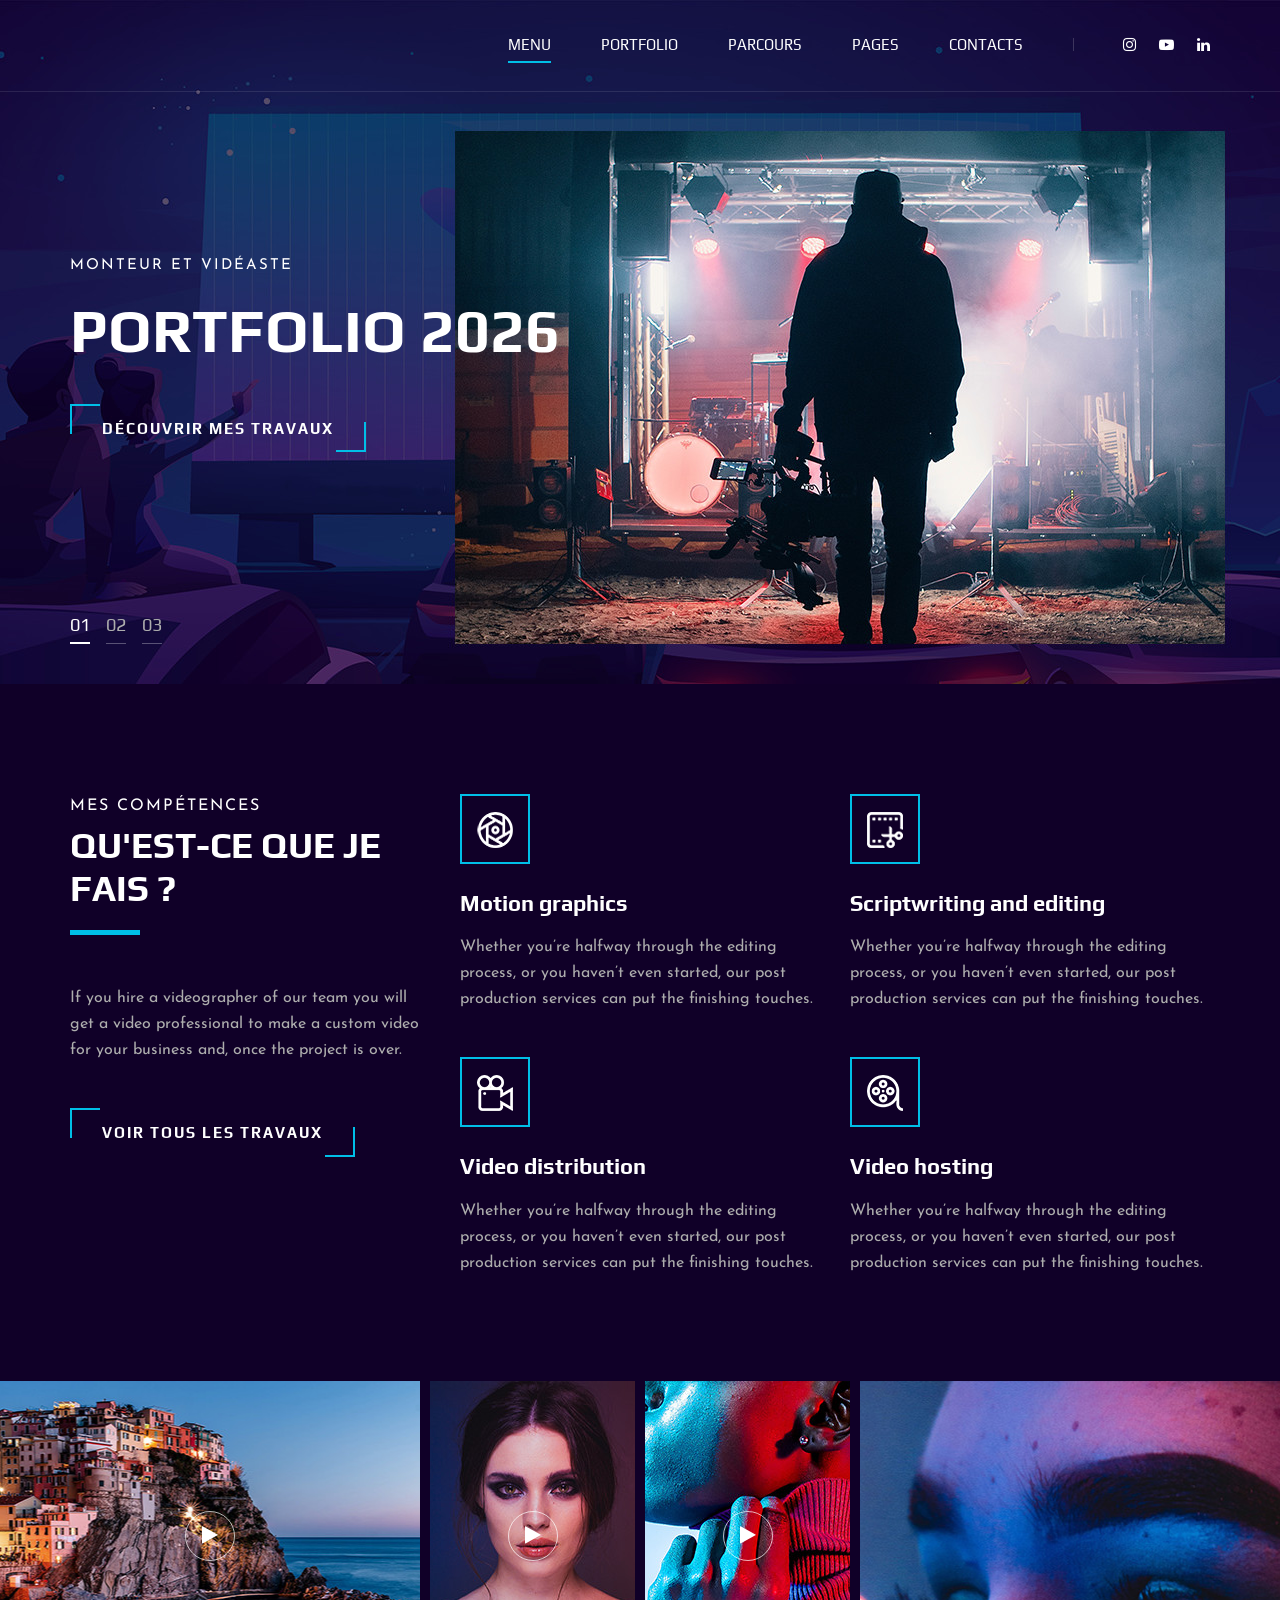
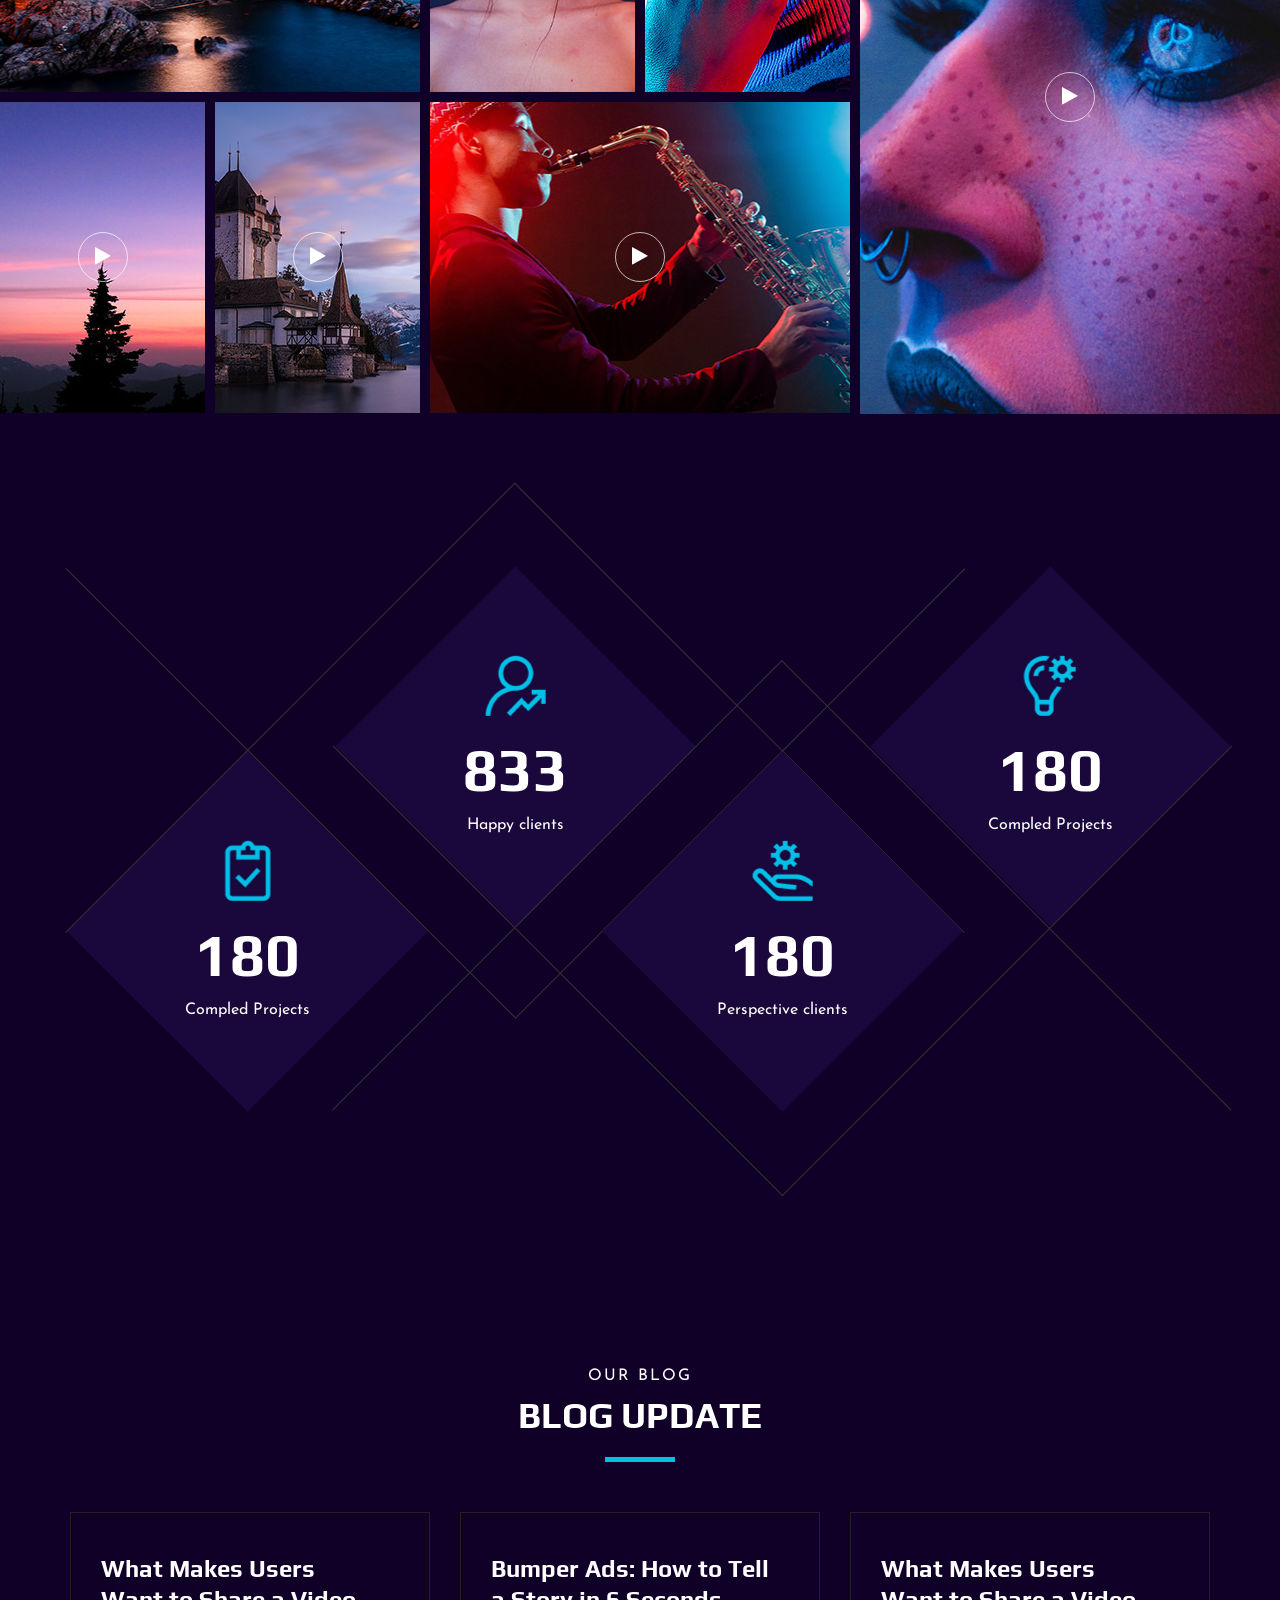
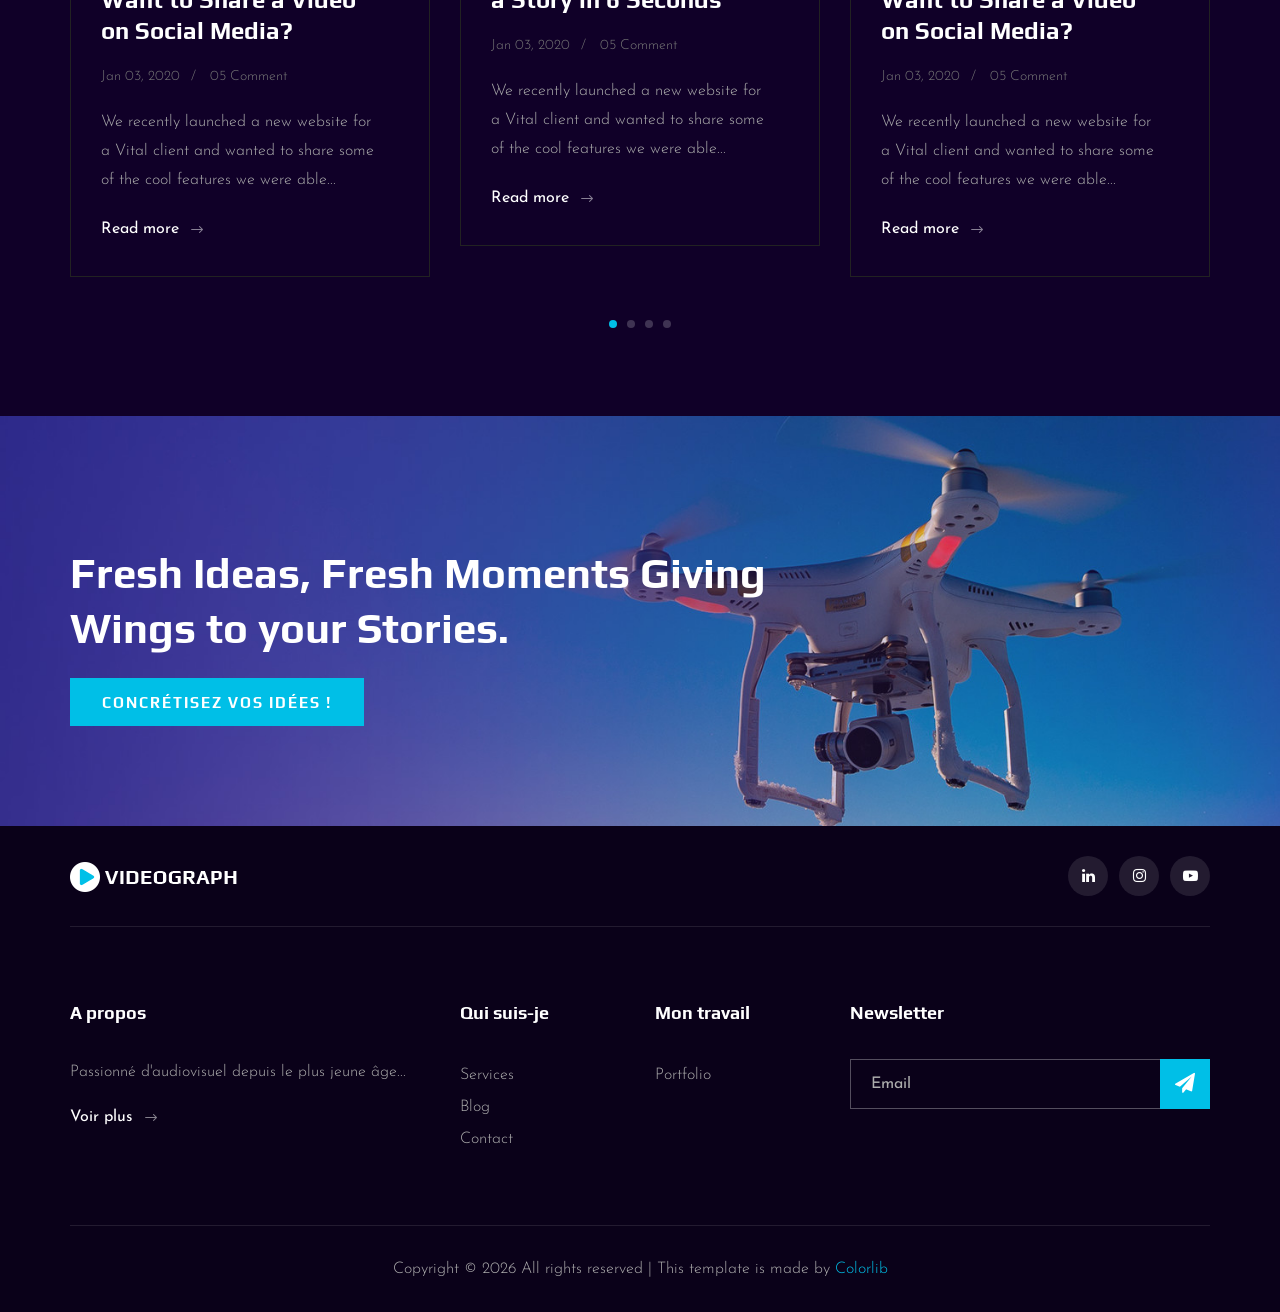
==== commit c8a38fa2: "11/03/2026  15:25" ====
--- a/index.html
+++ b/index.html
@@ -425,38 +425,33 @@
                 <div class="row">
                     <div class="col-lg-4 col-md-6 col-sm-6">
                         <div class="footer__option__item">
-                            <h5>About us</h5>
-                            <p>Formed in 2006 by Matt Hobbs and Cael Jones, Videoprah is an award-winning, full-service
-                                production company specializing.</p>
-                            <a href="#" class="read__more">Read more <span class="arrow_right"></span></a>
+                            <h5>A propos</h5>
+                            <p>Passionné d'audiovisuel depuis le plus jeune âge...</p>
+                            <a href="#" class="read__more">Voir plus <span class="arrow_right"></span></a>
                         </div>
                     </div>
                     <div class="col-lg-2 col-md-3 col-sm-3">
                         <div class="footer__option__item">
-                            <h5>Who we are</h5>
-                            <ul>
-                                <li><a href="#">Team</a></li>
-                                <li><a href="#">Carrers</a></li>
-                                <li><a href="#">Contact us</a></li>
-                                <li><a href="#">Locations</a></li>
+                            <h5>Qui suis-je</h5>
+                            <ul>
+                                <li><a href="#">Services</a></li>
+                                <li><a href="#">Blog</a></li>
+                                <li><a href="#">Contact</a></li>
                             </ul>
                         </div>
                     </div>
                     <div class="col-lg-2 col-md-3 col-sm-3">
                         <div class="footer__option__item">
-                            <h5>Our work</h5>
-                            <ul>
-                                <li><a href="#">Feature</a></li>
-                                <li><a href="#">Latest</a></li>
-                                <li><a href="#">Browse Archive</a></li>
-                                <li><a href="#">Video for web</a></li>
+                            <h5>Mon travail</h5>
+                            <ul>
+                                <li><a href="#">Portfolio</a></li>
                             </ul>
                         </div>
                     </div>
                     <div class="col-lg-4 col-md-12">
                         <div class="footer__option__item">
                             <h5>Newsletter</h5>
-                            <p>Videoprah is an award-winning, full-service production company specializing.</p>
+                            <p></p>
                             <form action="#">
                                 <input type="text" placeholder="Email">
                                 <button type="submit"><i class="fa fa-send"></i></button>
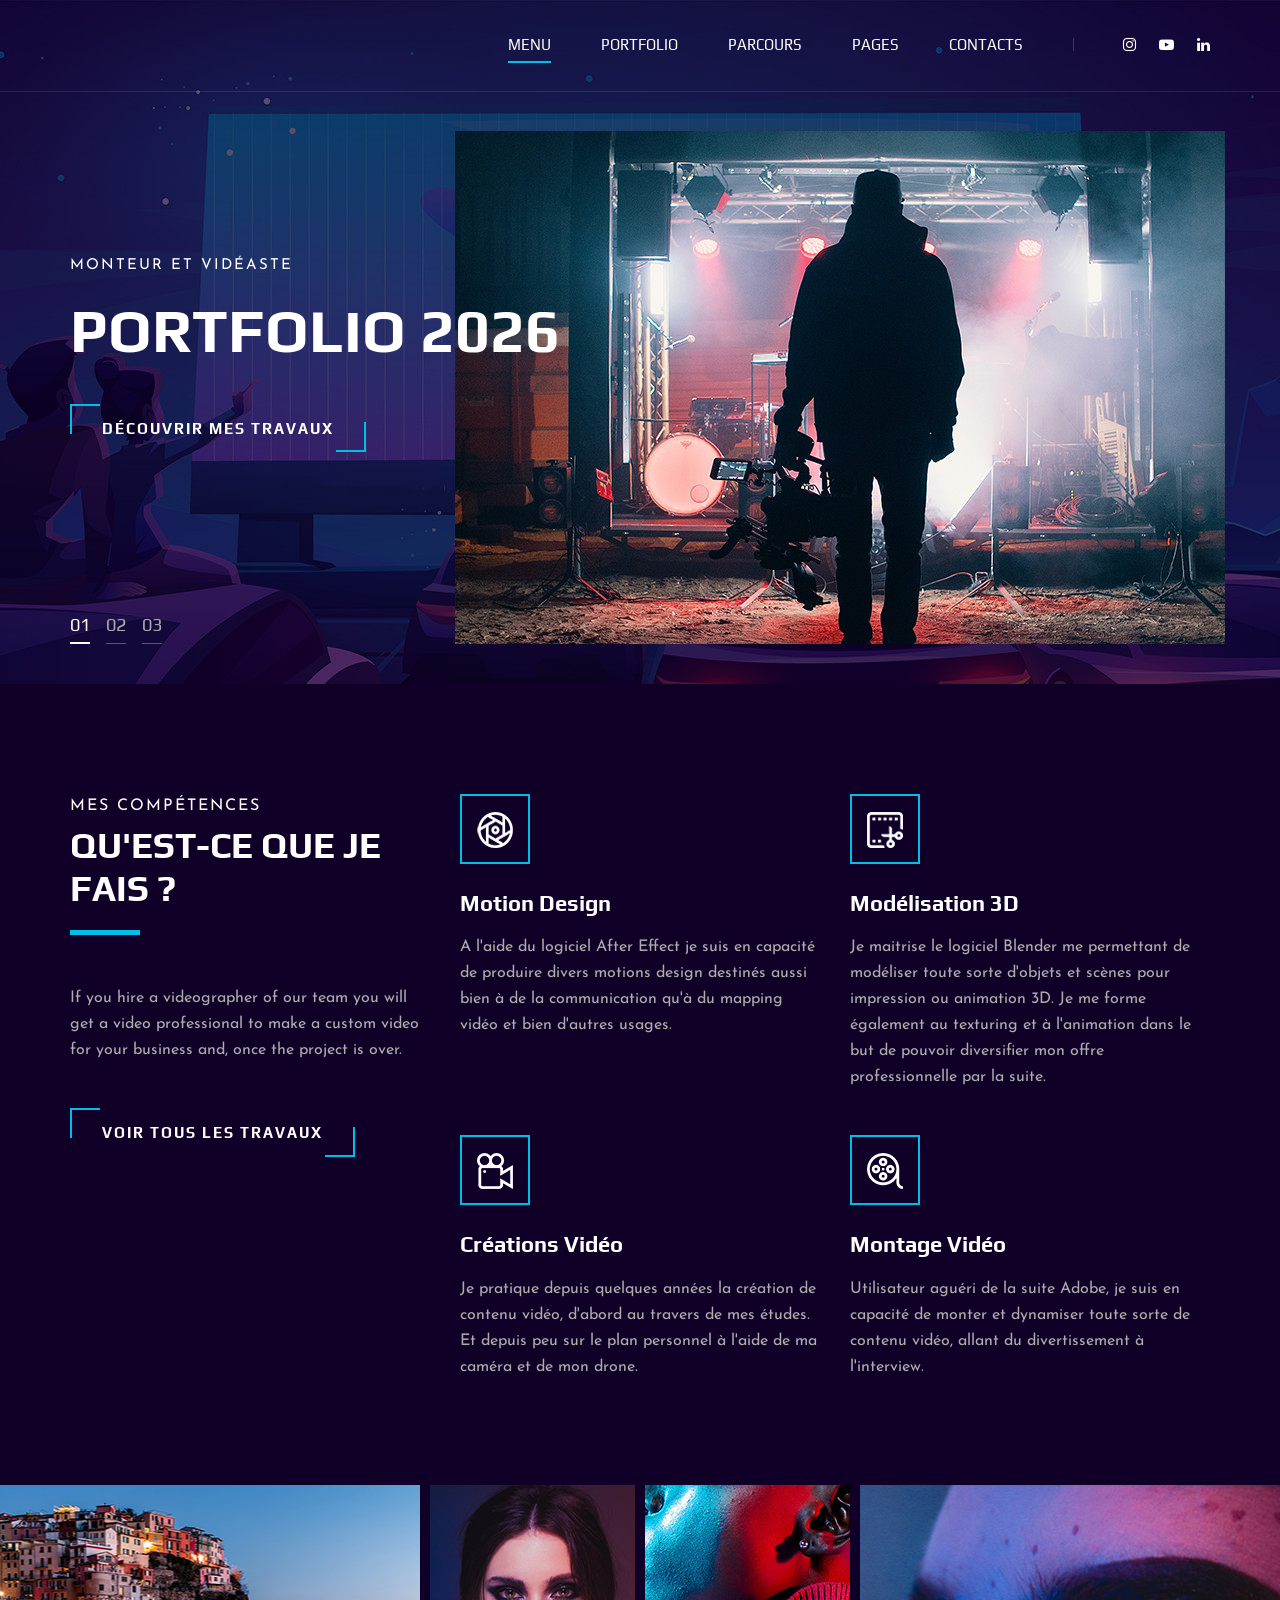
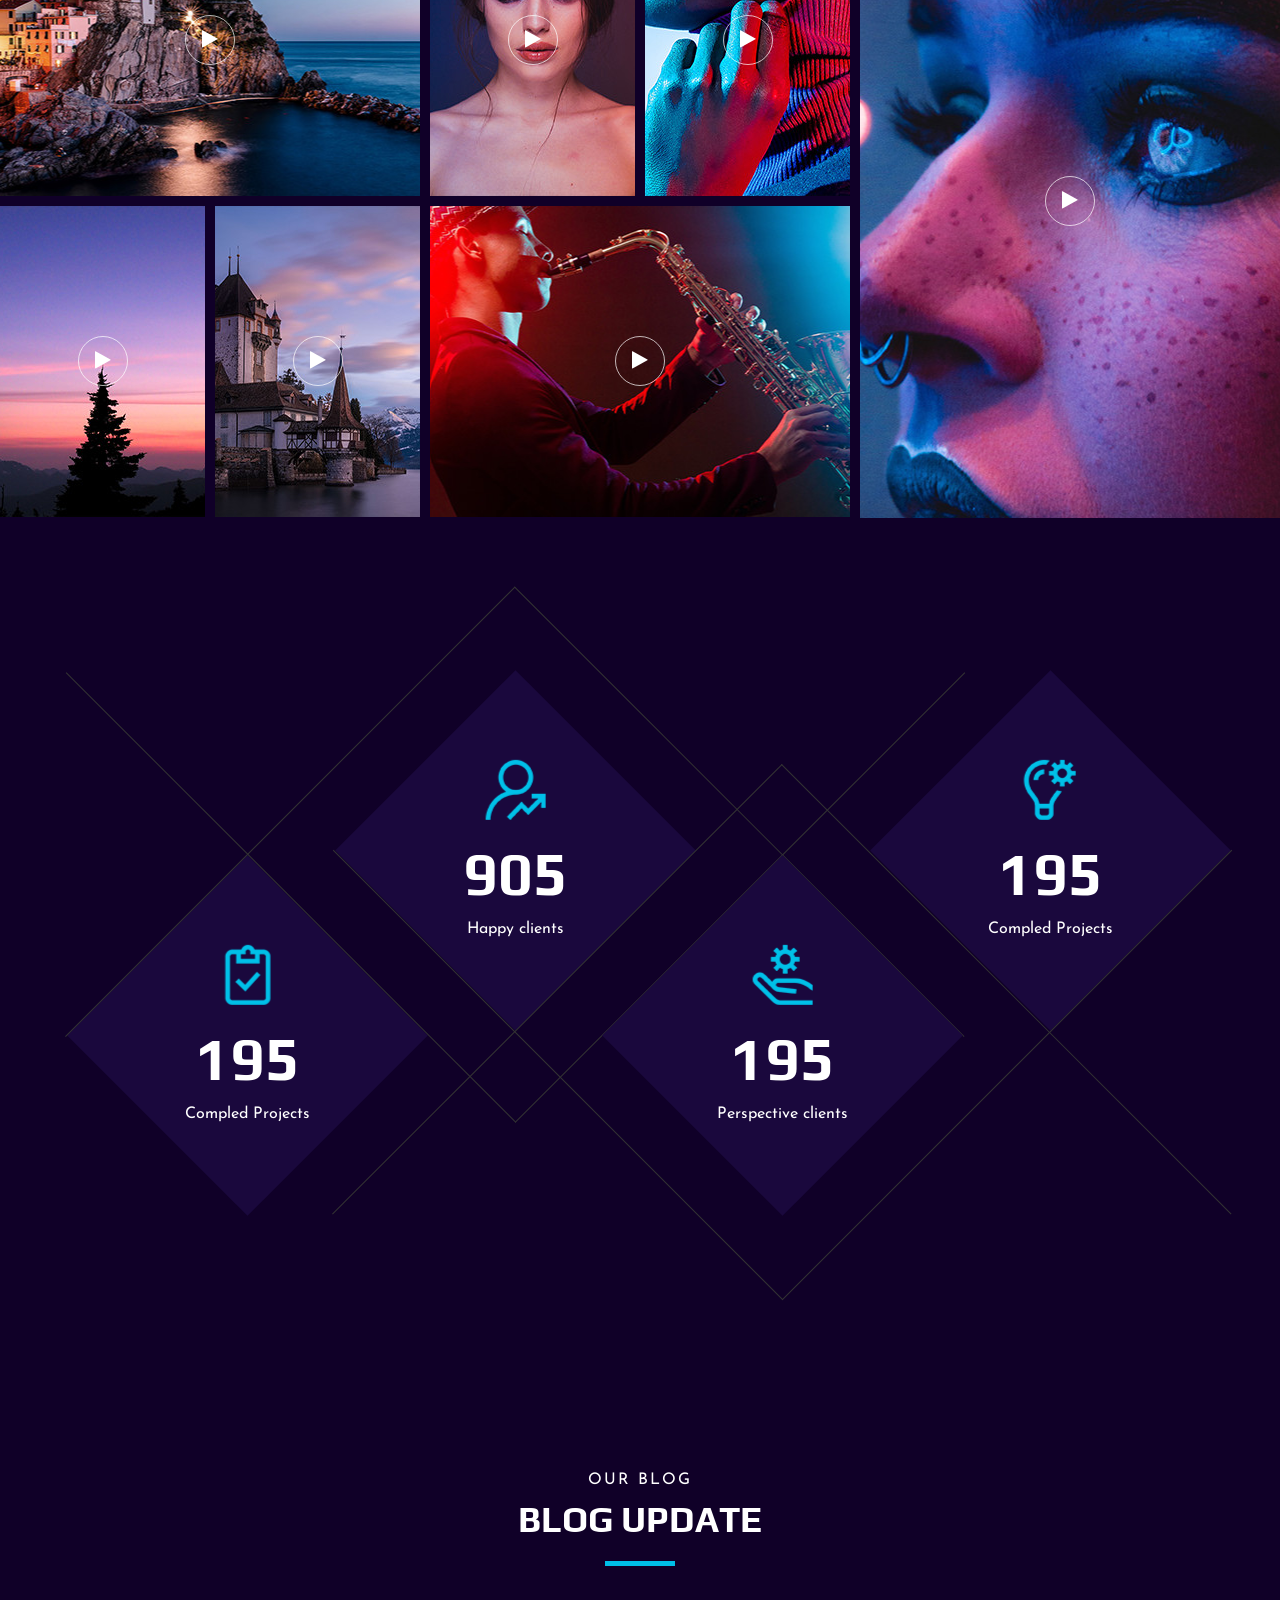
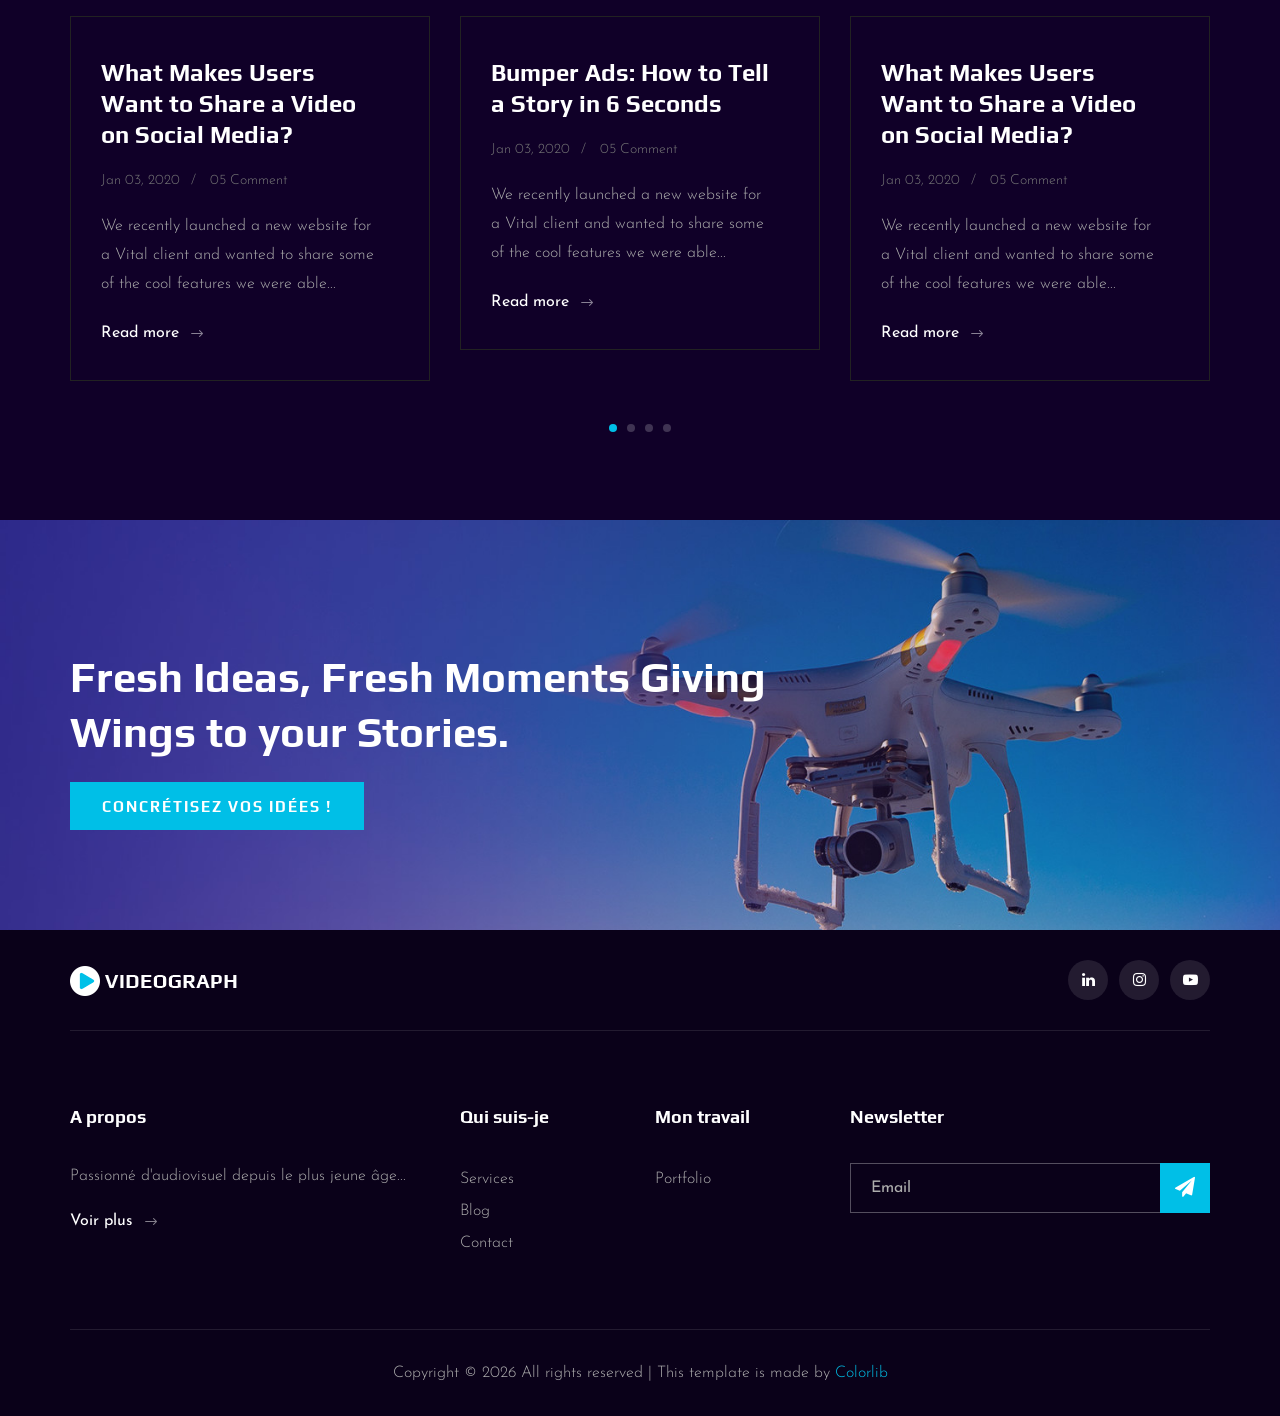
==== commit 11e892fe: "Update index.html" ====
--- a/index.html
+++ b/index.html
@@ -137,9 +137,8 @@
                                 <div class="services__item__icon">
                                     <img src="img/icons/si-1.png" alt="">
                                 </div>
-                                <h4>Motion graphics</h4>
-                                <p>Whether you’re halfway through the editing process, or you haven’t even started, our
-                                    post production services can put the finishing touches.</p>
+                                <h4>Motion Design</h4>
+                                <p> A l'aide du logiciel After Effect je suis en capacité de produire divers motions design destinés aussi bien à de la communication qu'à du mapping vidéo et bien d'autres usages.</p>
                             </div>
                         </div>
                         <div class="col-lg-6 col-md-6 col-sm-6">
@@ -147,9 +146,8 @@
                                 <div class="services__item__icon">
                                     <img src="img/icons/si-2.png" alt="">
                                 </div>
-                                <h4>Scriptwriting and editing</h4>
-                                <p>Whether you’re halfway through the editing process, or you haven’t even started, our
-                                    post production services can put the finishing touches.</p>
+                                <h4>Modélisation 3D</h4>
+                                <p> Je maitrise le logiciel Blender me permettant de modéliser toute sorte d'objets et scènes pour impression ou animation 3D. Je me forme également au texturing et à l'animation dans le but de pouvoir diversifier mon offre professionnelle par la suite.</p>
                             </div>
                         </div>
                         <div class="col-lg-6 col-md-6 col-sm-6">
@@ -157,9 +155,8 @@
                                 <div class="services__item__icon">
                                     <img src="img/icons/si-3.png" alt="">
                                 </div>
-                                <h4>Video distribution</h4>
-                                <p>Whether you’re halfway through the editing process, or you haven’t even started, our
-                                    post production services can put the finishing touches.</p>
+                                <h4>Créations Vidéo</h4>
+                                <p> Je pratique depuis quelques années la création de contenu vidéo, d'abord au travers de mes études. Et depuis peu sur le plan personnel à l'aide de ma caméra et de mon drone.</p>
                             </div>
                         </div>
                         <div class="col-lg-6 col-md-6 col-sm-6">
@@ -167,9 +164,8 @@
                                 <div class="services__item__icon">
                                     <img src="img/icons/si-4.png" alt="">
                                 </div>
-                                <h4>Video hosting</h4>
-                                <p>Whether you’re halfway through the editing process, or you haven’t even started, our
-                                    post production services can put the finishing touches.</p>
+                                <h4>Montage Vidéo</h4>
+                                <p> Utilisateur aguéri de la suite Adobe, je suis en capacité de monter et dynamiser toute sorte de contenu vidéo, allant du divertissement à l'interview.</p>
                             </div>
                         </div>
                     </div>
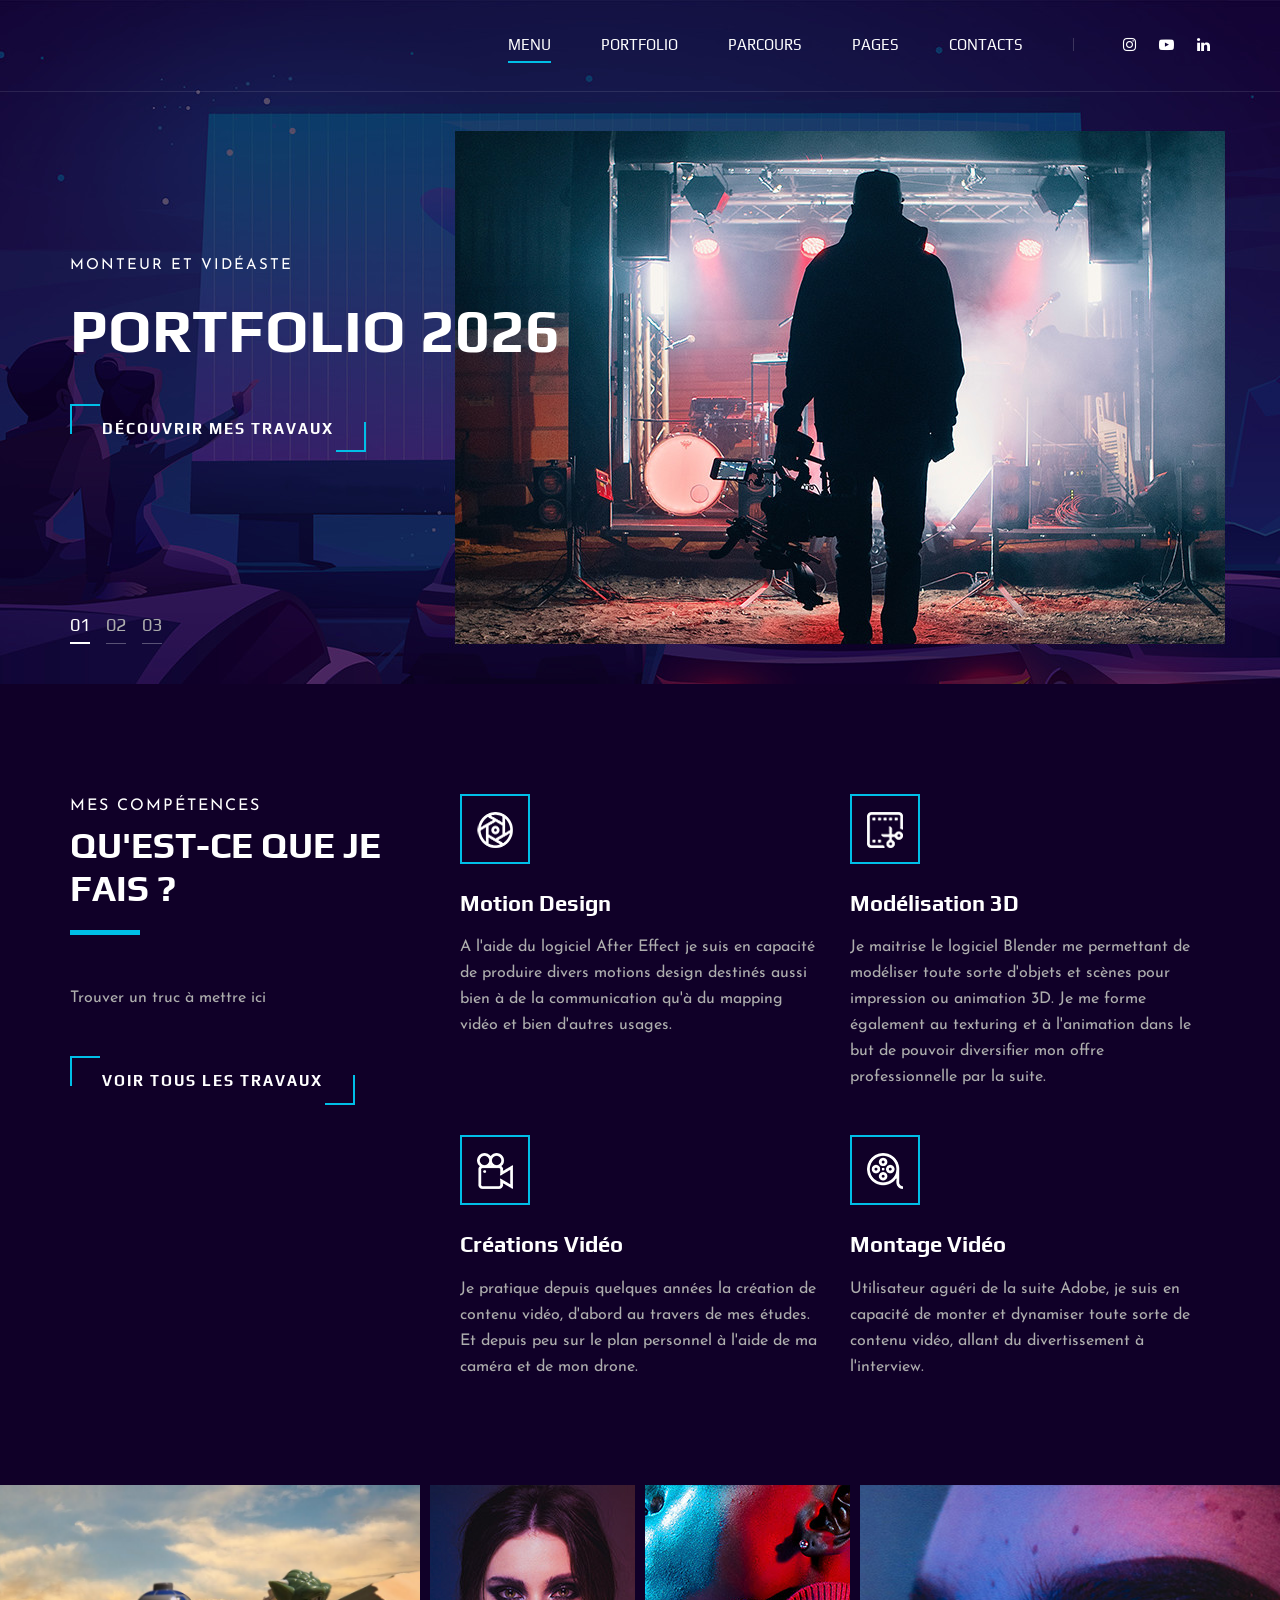
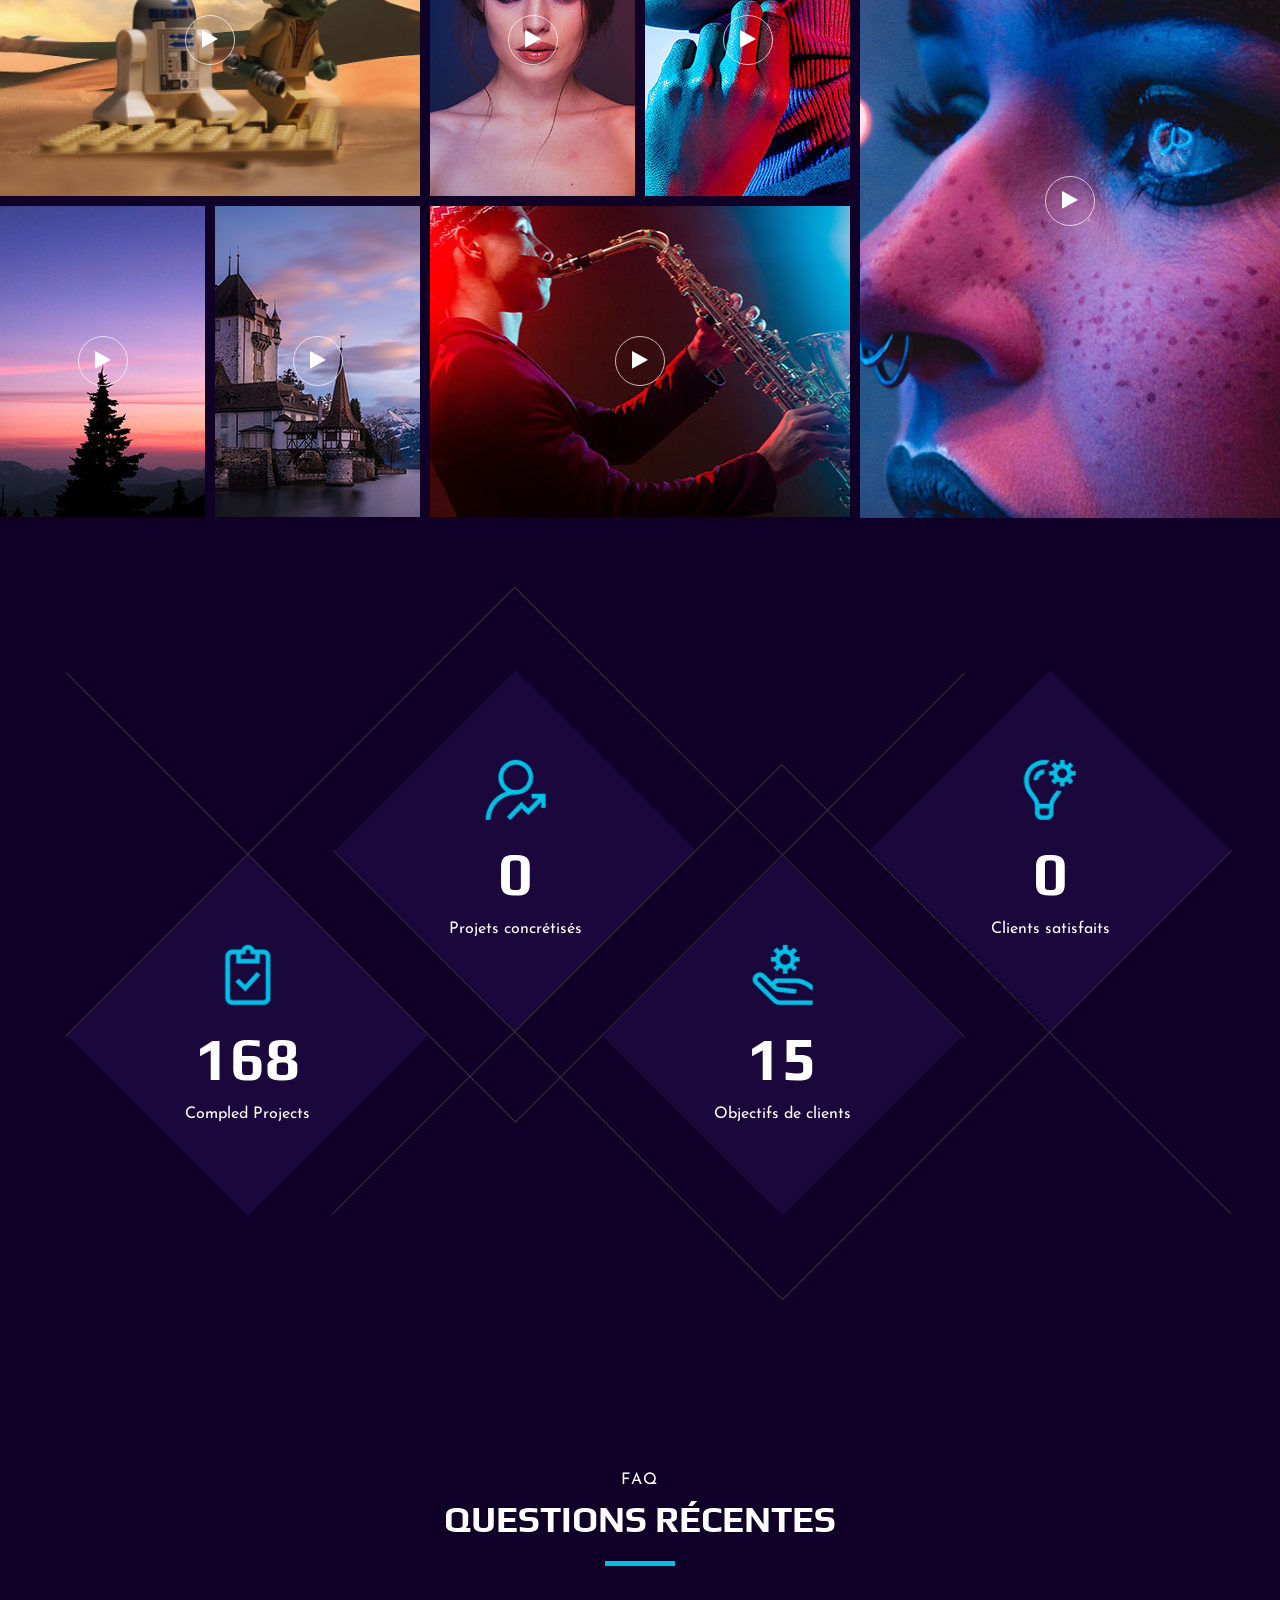
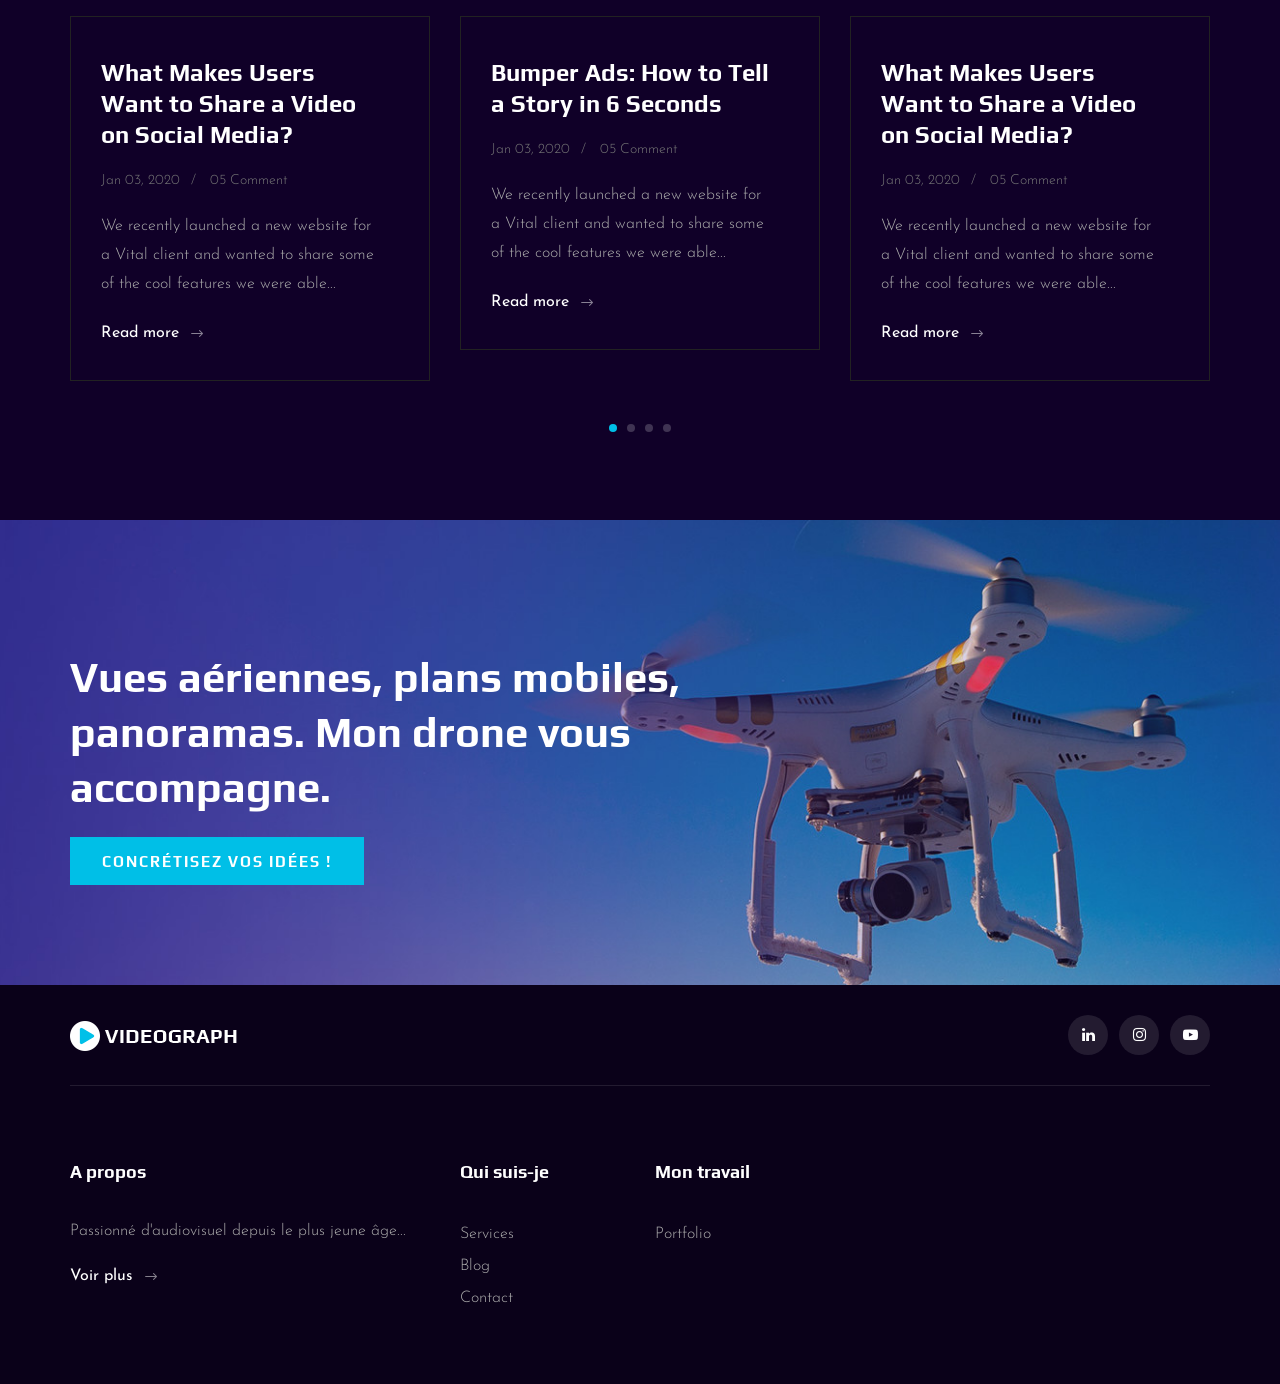
==== commit 897ee3a6: "index modifs 28/05/2026 10:54" ====
--- a/index.html
+++ b/index.html
@@ -125,8 +125,7 @@
                             <span>Mes compétences</span>
                             <h2>Qu'est-ce que je fais ?</h2>
                         </div>
-                        <p>If you hire a videographer of our team you will get a video professional to make a custom
-                            video for your business and, once the project is over.</p>
+                        <p>Trouver un truc à mettre ici</p>
                         <a href="#" class="primary-btn">Voir tous les travaux</a>
                     </div>
                 </div>
@@ -180,7 +179,7 @@
         <div class="work__gallery">
             <div class="grid-sizer"></div>
             <div class="work__item wide__item set-bg" data-setbg="img/work/work-1.jpg">
-                <a href="https://www.youtube.com/watch?v=LXb3EKWsInQ" class="play-btn video-popup"><i
+                <a href="https://youtu.be/PwXxA0O-Jas?si=Q4EbCDWXJIqNvYUp" class="play-btn video-popup"><i
                         class="fa fa-play"></i></a>
                 <div class="work__item__hover">
                     <h4>VIP Auto Tires & Service</h4>
@@ -250,8 +249,8 @@
                         <div class="counter__item second__item">
                             <div class="counter__item__text">
                                 <img src="img/icons/ci-2.png" alt="">
-                                <h2 class="counter_num">1068</h2>
-                                <p>Happy clients</p>
+                                <h2 class="counter_num"> 0</h2>
+                                <p> Projets concrétisés</p>
                             </div>
                         </div>
                     </div>
@@ -259,8 +258,8 @@
                         <div class="counter__item third__item">
                             <div class="counter__item__text">
                                 <img src="img/icons/ci-3.png" alt="">
-                                <h2 class="counter_num">230</h2>
-                                <p>Perspective clients</p>
+                                <h2 class="counter_num">20</h2>
+                                <p>Objectifs de clients</p>
                             </div>
                         </div>
                     </div>
@@ -268,8 +267,8 @@
                         <div class="counter__item four__item">
                             <div class="counter__item__text">
                                 <img src="img/icons/ci-4.png" alt="">
-                                <h2 class="counter_num">230</h2>
-                                <p>Compled Projects</p>
+                                <h2 class="counter_num">0</h2>
+                                <p>Clients satisfaits</p>
                             </div>
                         </div>
                     </div>
@@ -286,8 +285,8 @@
             <div class="row">
                 <div class="col-lg-12">
                     <div class="section-title center-title">
-                        <span>Our Blog</span>
-                        <h2>Blog Update</h2>
+                        <span>FAQ</span>
+                        <h2>Questions récentes</h2>
                     </div>
                 </div>
             </div>
@@ -389,7 +388,7 @@
             <div class="row">
                 <div class="col-lg-8">
                     <div class="callto__text">
-                        <h2>Fresh Ideas, Fresh Moments Giving Wings to your Stories.</h2>
+                        <h2>Vues aériennes, plans mobiles, panoramas. Mon drone vous accompagne.</h2>
                         <a href="#">Concrétisez vos idées !</a>
                     </div>
                 </div>
@@ -445,28 +444,7 @@
                         </div>
                     </div>
                     <div class="col-lg-4 col-md-12">
-                        <div class="footer__option__item">
-                            <h5>Newsletter</h5>
-                            <p></p>
-                            <form action="#">
-                                <input type="text" placeholder="Email">
-                                <button type="submit"><i class="fa fa-send"></i></button>
-                            </form>
-                        </div>
-                    </div>
-                </div>
-            </div>
-            <div class="footer__copyright">
-                <div class="row">
-                    <div class="col-lg-12 text-center">
-                        <!-- Link back to Colorlib can't be removed. Template is licensed under CC BY 3.0. -->
-                        <p class="footer__copyright__text">Copyright &copy;
-                            <script>
-                                document.write(new Date().getFullYear());
-                            </script>
-                            All rights reserved | This template is made by <a href="https://colorlib.com" target="_blank">Colorlib</a>
-                        </p>
-                        <!-- Link back to Colorlib can't be removed. Template is licensed under CC BY 3.0. -->
+                        
                     </div>
                 </div>
             </div>
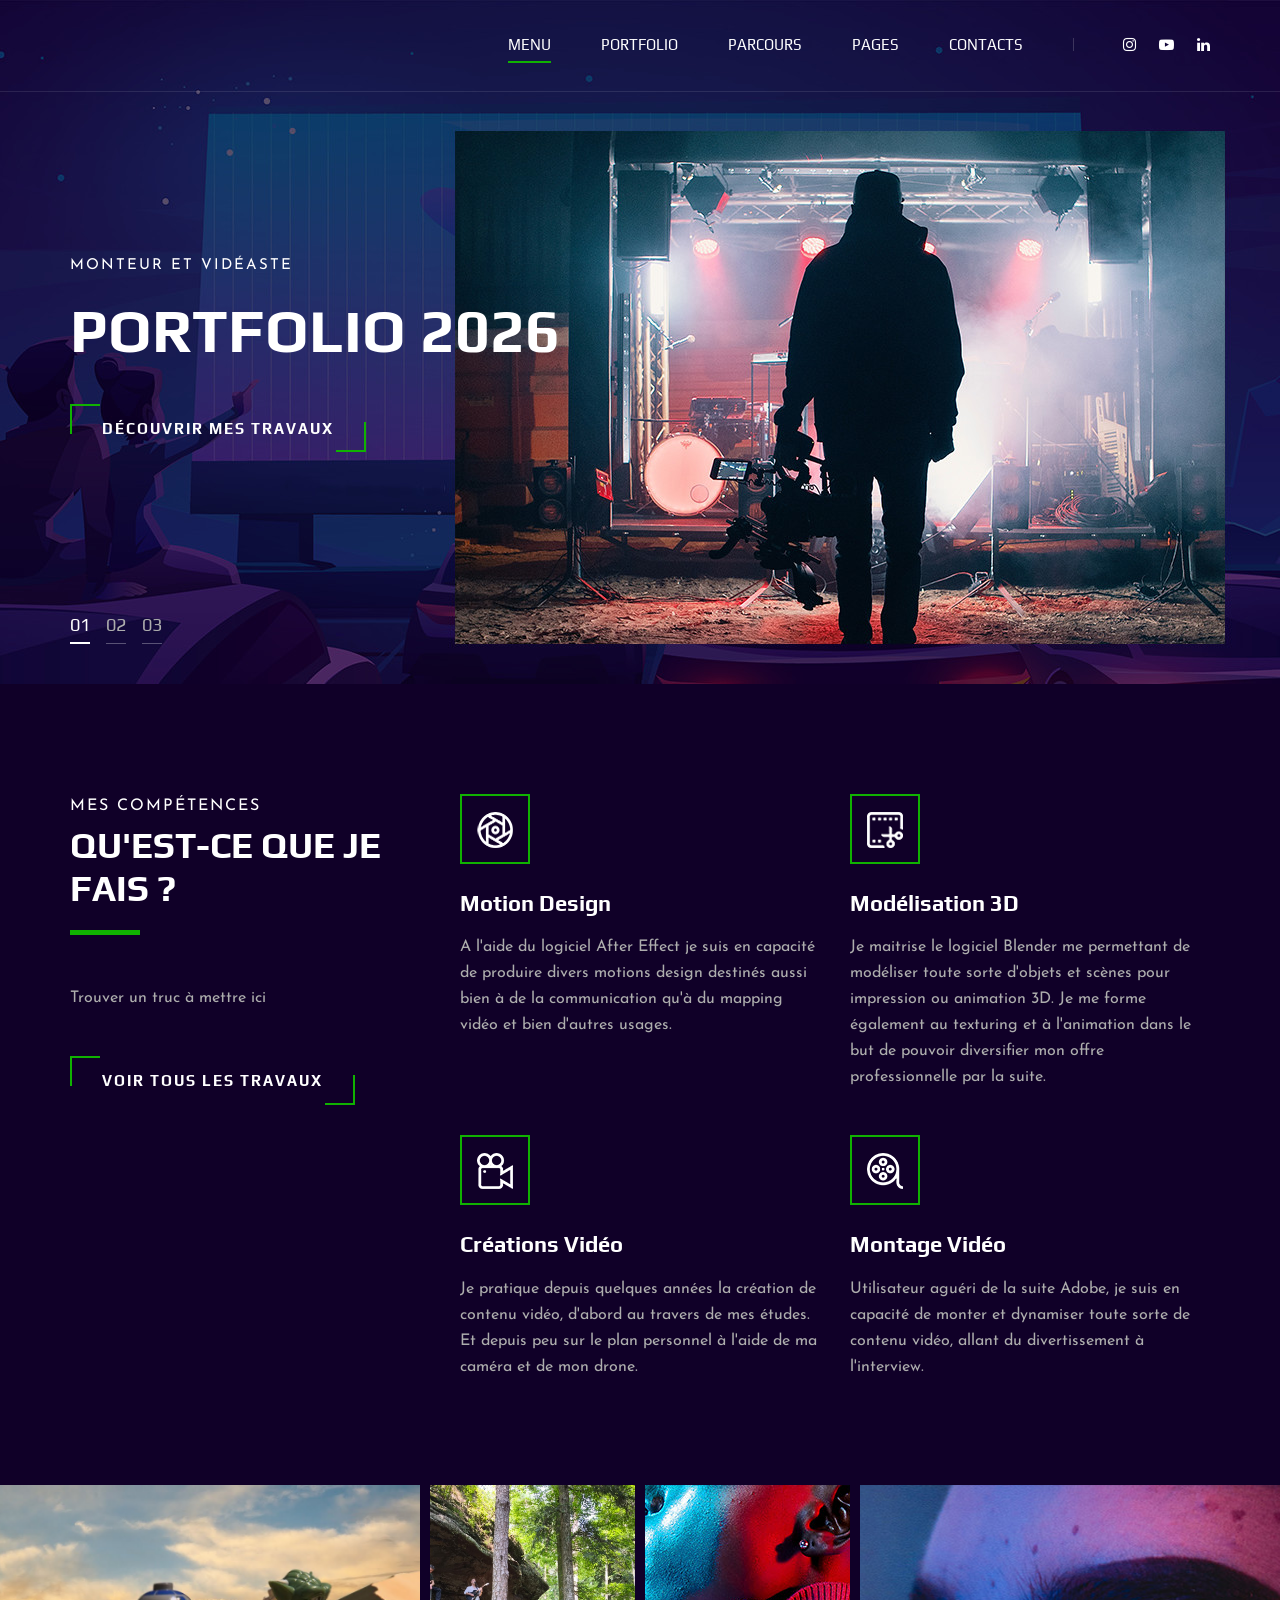
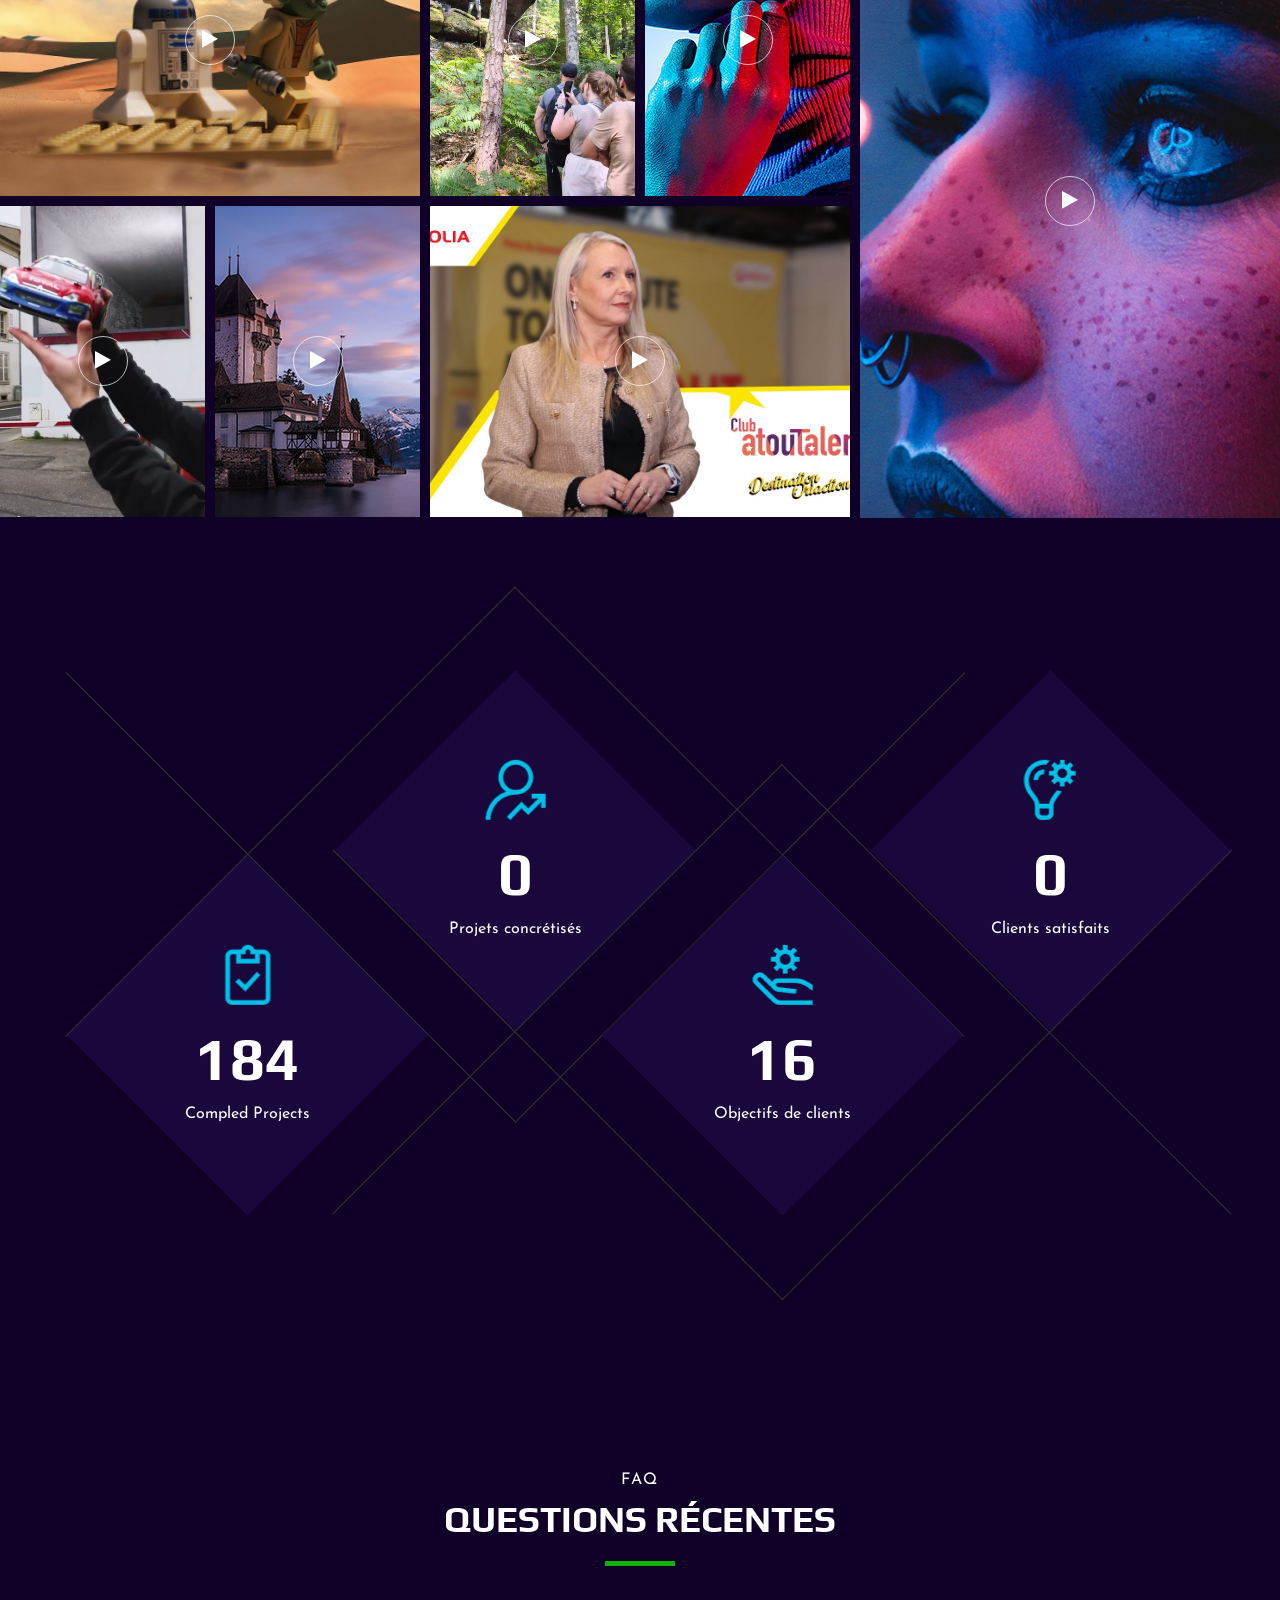
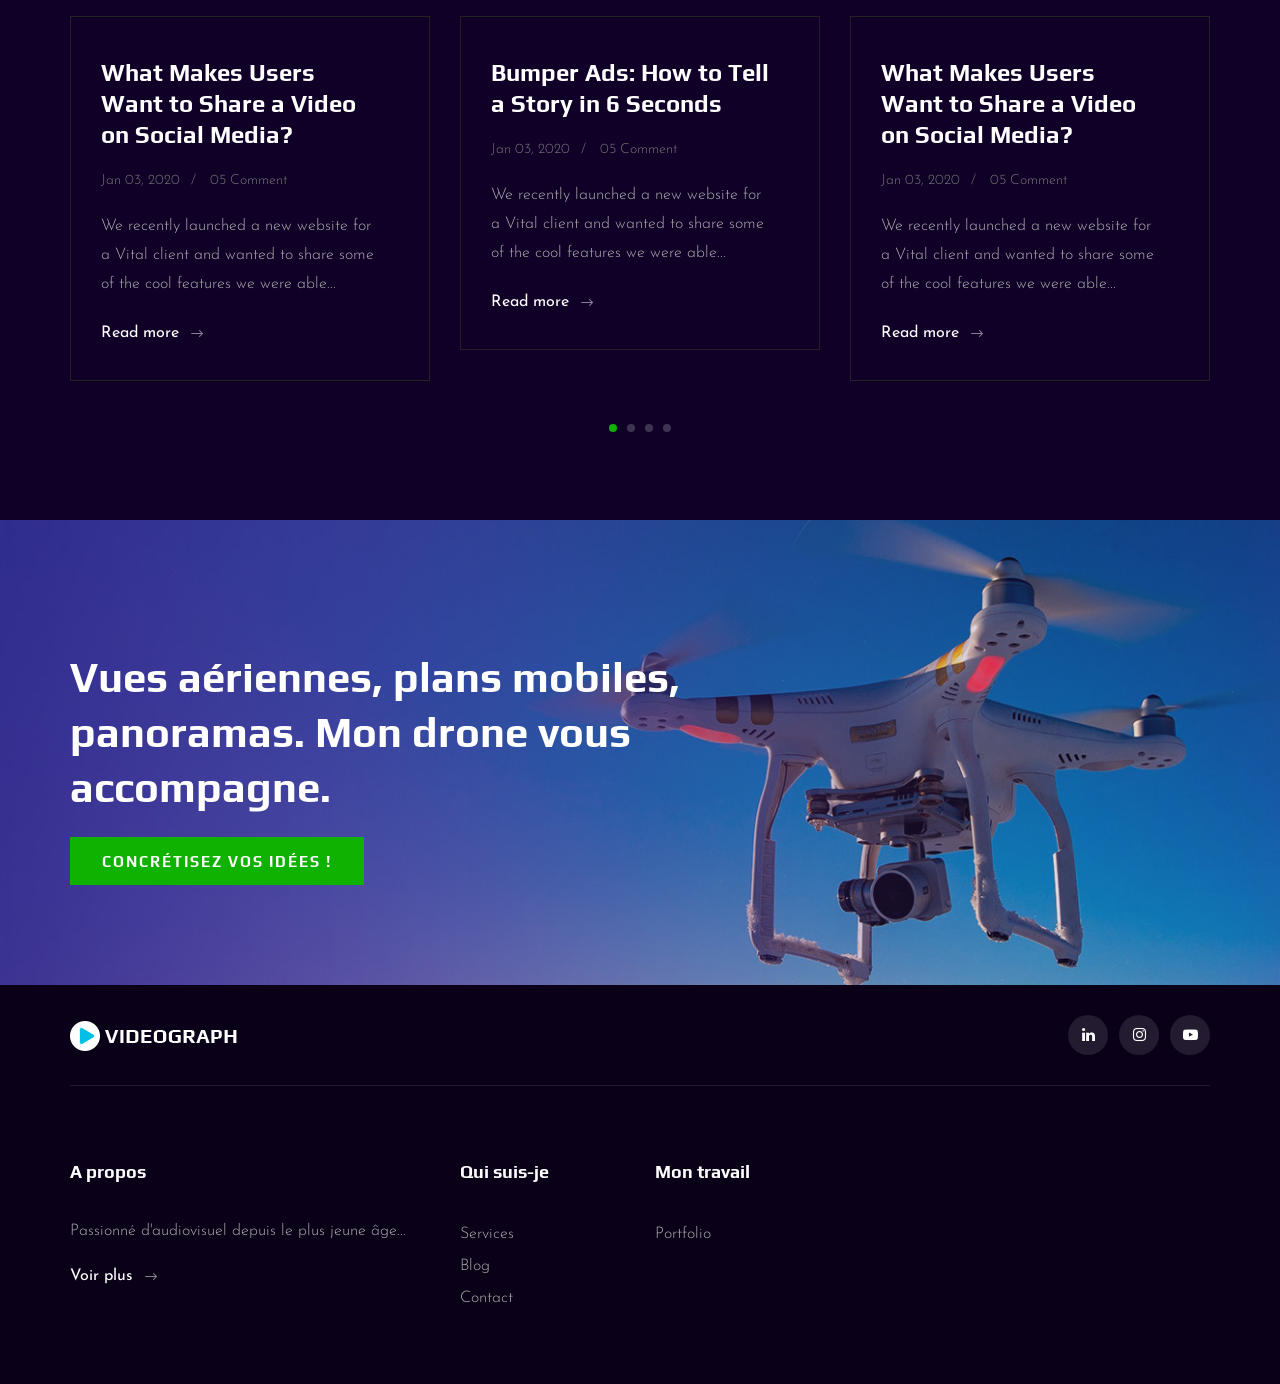
==== commit 9ade2d6a: "index maj 28/05/2026 12:40" ====
--- a/index.html
+++ b/index.html
@@ -182,15 +182,15 @@
                 <a href="https://youtu.be/PwXxA0O-Jas?si=Q4EbCDWXJIqNvYUp" class="play-btn video-popup"><i
                         class="fa fa-play"></i></a>
                 <div class="work__item__hover">
-                    <h4>VIP Auto Tires & Service</h4>
+                    <h4>BUT MMI 1</h4>
                     <ul>
-                        <li>eCommerce</li>
-                        <li>Magento</li>
+                        <li> Projet d'études</li>
+                        <li>Animation en stop motion</li>
                     </ul>
                 </div>
             </div>
             <div class="work__item small__item set-bg" data-setbg="img/work/work-2.jpg">
-                <a href="https://www.youtube.com/watch?v=LXb3EKWsInQ" class="play-btn video-popup"><i
+                <a href="https://youtu.be/-fLxLc0sGj0?si=TYfuovkUHknGJnKl" class="play-btn video-popup"><i
                         class="fa fa-play"></i></a>
             </div>
             <div class="work__item small__item set-bg" data-setbg="img/work/work-3.jpg">
@@ -198,32 +198,39 @@
                         class="fa fa-play"></i></a>
             </div>
             <div class="work__item large__item set-bg" data-setbg="img/work/work-4.jpg">
-                <a href="https://www.youtube.com/watch?v=LXb3EKWsInQ" class="play-btn video-popup"><i
+                <a href="" class="play-btn video-popup"><i
                         class="fa fa-play"></i></a>
                 <div class="work__item__hover">
-                    <h4>VIP Auto Tires & Service</h4>
+                    <h4>blablabla</h4>
                     <ul>
-                        <li>eCommerce</li>
-                        <li>Magento</li>
+                        <li>Projet d'étude</li>
+                        <li>blablabla</li>
                     </ul>
                 </div>
             </div>
             <div class="work__item small__item set-bg" data-setbg="img/work/work-5.jpg">
-                <a href="https://www.youtube.com/watch?v=LXb3EKWsInQ" class="play-btn video-popup"><i
-                        class="fa fa-play"></i></a>
+                <a href="https://youtu.be/z9MsLIsJIsI" class="play-btn video-popup"><i
+                        class="fa fa-play"></i></a>
+                        <div class="work__item__hover">
+                    <h4>BUT MMI 2</h4>
+                    <ul>
+                        <li>Projet d'étude</li>
+                        <li>La voiture dimensionnelle</li>
+                    </ul>
+                </div>
             </div>
             <div class="work__item small__item set-bg" data-setbg="img/work/work-6.jpg">
                 <a href="https://www.youtube.com/watch?v=LXb3EKWsInQ" class="play-btn video-popup"><i
                         class="fa fa-play"></i></a>
             </div>
             <div class="work__item wide__item set-bg" data-setbg="img/work/work-7.jpg">
-                <a href="https://www.youtube.com/watch?v=LXb3EKWsInQ" class="play-btn video-popup"><i
+                <a href="https://youtu.be/Vs4a-AUo2tk?si=2QUd5t8zuriwSenc" class="play-btn video-popup"><i
                         class="fa fa-play"></i></a>
                 <div class="work__item__hover">
-                    <h4>VIP Auto Tires & Service</h4>
+                    <h4>Club Atoutalent</h4>
                     <ul>
-                        <li>eCommerce</li>
-                        <li>Magento</li>
+                        <li>Salon Oriaction 2025 à Nancy</li>
+                        <li>Interview de Véolia</li>
                     </ul>
                 </div>
             </div>
--- a/css/style.css
+++ b/css/style.css
@@ -137,7 +137,7 @@
   bottom: 0;
   height: 5px;
   width: 70px;
-  background: #00bfe7;
+  background: #10b201;
   content: "";
 }
 
@@ -192,8 +192,8 @@
   top: 0;
   height: 30px;
   width: 30px;
-  border-left: 2px solid #00bfe7;
-  border-top: 2px solid #00bfe7;
+  border-left: 2px solid #10b201;
+  border-top: 2px solid #10b201;
   content: "";
   z-index: -1;
   -webkit-transition: all, 0.7s;
@@ -206,8 +206,8 @@
   bottom: 0;
   height: 30px;
   width: 30px;
-  border-right: 2px solid #00bfe7;
-  border-bottom: 2px solid #00bfe7;
+  border-right: 2px solid #10b201;
+  border-bottom: 2px solid #10b201;
   content: "";
   z-index: -1;
   -webkit-transition: all, 0.7s;
@@ -218,7 +218,7 @@
 .site-btn {
   font-size: 15px;
   color: #ffffff;
-  background: #00bfe7;
+  background: #10b201;
   font-family: "Play", sans-serif;
   font-weight: 700;
   border: none;
@@ -386,7 +386,7 @@
   bottom: 0;
   width: 100%;
   height: 2px;
-  background: #00bfe7;
+  background: #10b201;
   content: "";
   -webkit-transform: scale(0);
       -ms-transform: scale(0);
@@ -811,7 +811,7 @@
   margin-right: 10px;
 }
 .latest__slider.owl-carousel .owl-dots button.active {
-  background: #00bfe7;
+  background: #10b201;
 }
 .latest__slider.owl-carousel .owl-dots button:last-child {
   margin-right: 0;
@@ -844,7 +844,7 @@
 }
 .callto__text a {
   color: #ffffff;
-  background: #00bfe7;
+  background: #10b201;
   font-size: 15px;
   font-weight: 700;
   font-family: "Play", sans-serif;
@@ -963,7 +963,7 @@
   border: none;
   height: 50px;
   width: 50px;
-  background: #00bfe7;
+  background: #10b201;
   line-height: 50px;
   text-align: center;
   position: absolute;
@@ -981,10 +981,10 @@
   font-weight: 300;
 }
 .footer__copyright__text i {
-  color: #00bfe7;
+  color: #10b201;
 }
 .footer__copyright__text a {
-  color: #00bfe7;
+  color: #10b201;
 }
 
 /*---------------------
@@ -1074,7 +1074,7 @@
   margin-right: 10px;
 }
 .testimonial__slider.owl-carousel .owl-dots button.active {
-  background: #00bfe7;
+  background: #10b201;
 }
 .testimonial__slider.owl-carousel .owl-dots button:last-child {
   margin-right: 0;
@@ -1170,7 +1170,7 @@
   top: 0;
   width: 100%;
   height: 100%;
-  border: 2px solid #00bfe7;
+  border: 2px solid #10b201;
   content: "";
   -webkit-transition: all, 0.5s;
   -o-transition: all, 0.5s;
@@ -1219,7 +1219,7 @@
   padding: 6px 22px;
 }
 .portfolio__filter li.active {
-  border: 1px solid #00bfe7;
+  border: 1px solid #10b201;
 }
 .portfolio__filter li:last-child {
   margin-right: 0;
@@ -1500,7 +1500,7 @@
 }
 .blog__details__quote i {
   font-size: 36px;
-  color: #00bfe7;
+  color: #10b201;
   position: absolute;
   right: 30px;
   bottom: 25px;
@@ -1936,7 +1936,7 @@
     position: absolute;
     right: 10px;
     top: 26px;
-    background: #00bfe7;
+    background: #10b201;
   }
 
   .header .container {
@@ -2058,7 +2058,7 @@
     position: absolute;
     right: 10px;
     top: 26px;
-    background: #00bfe7;
+    background: #10b201;
   }
 
   .header .container {
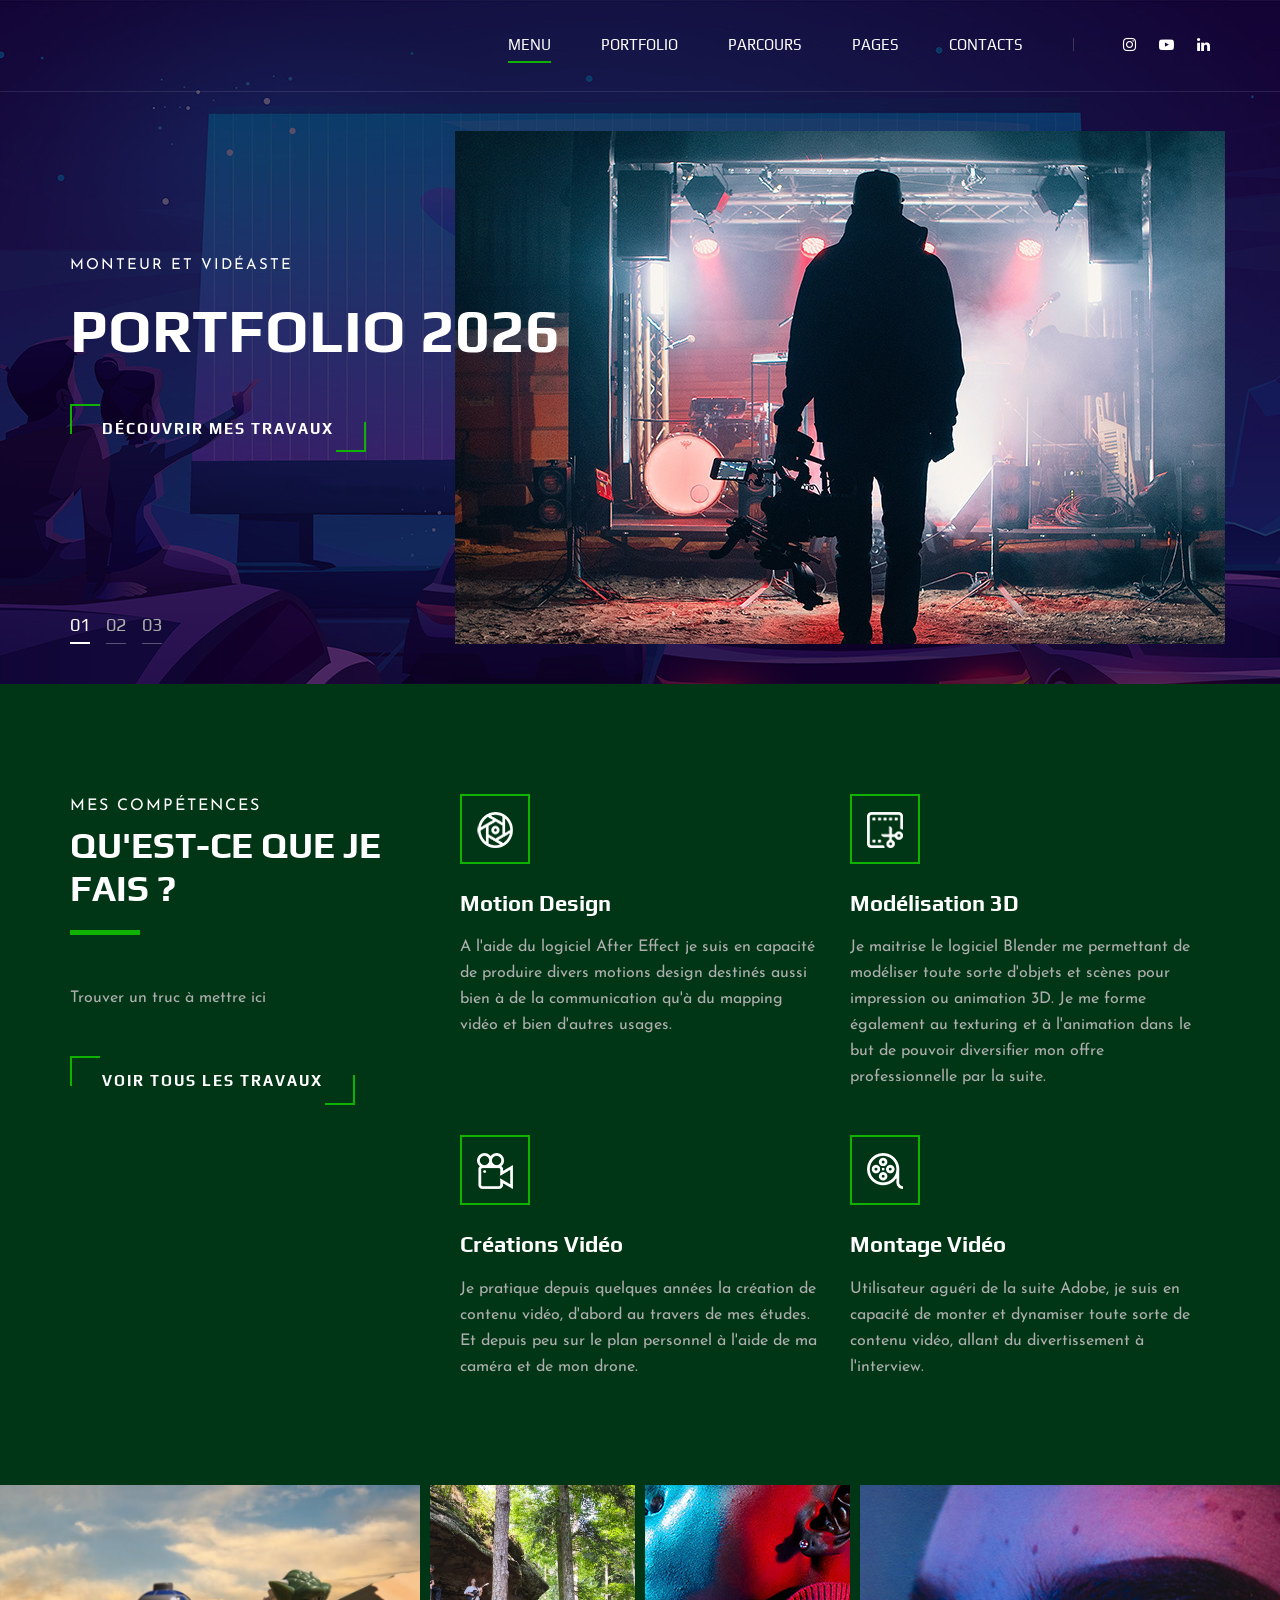
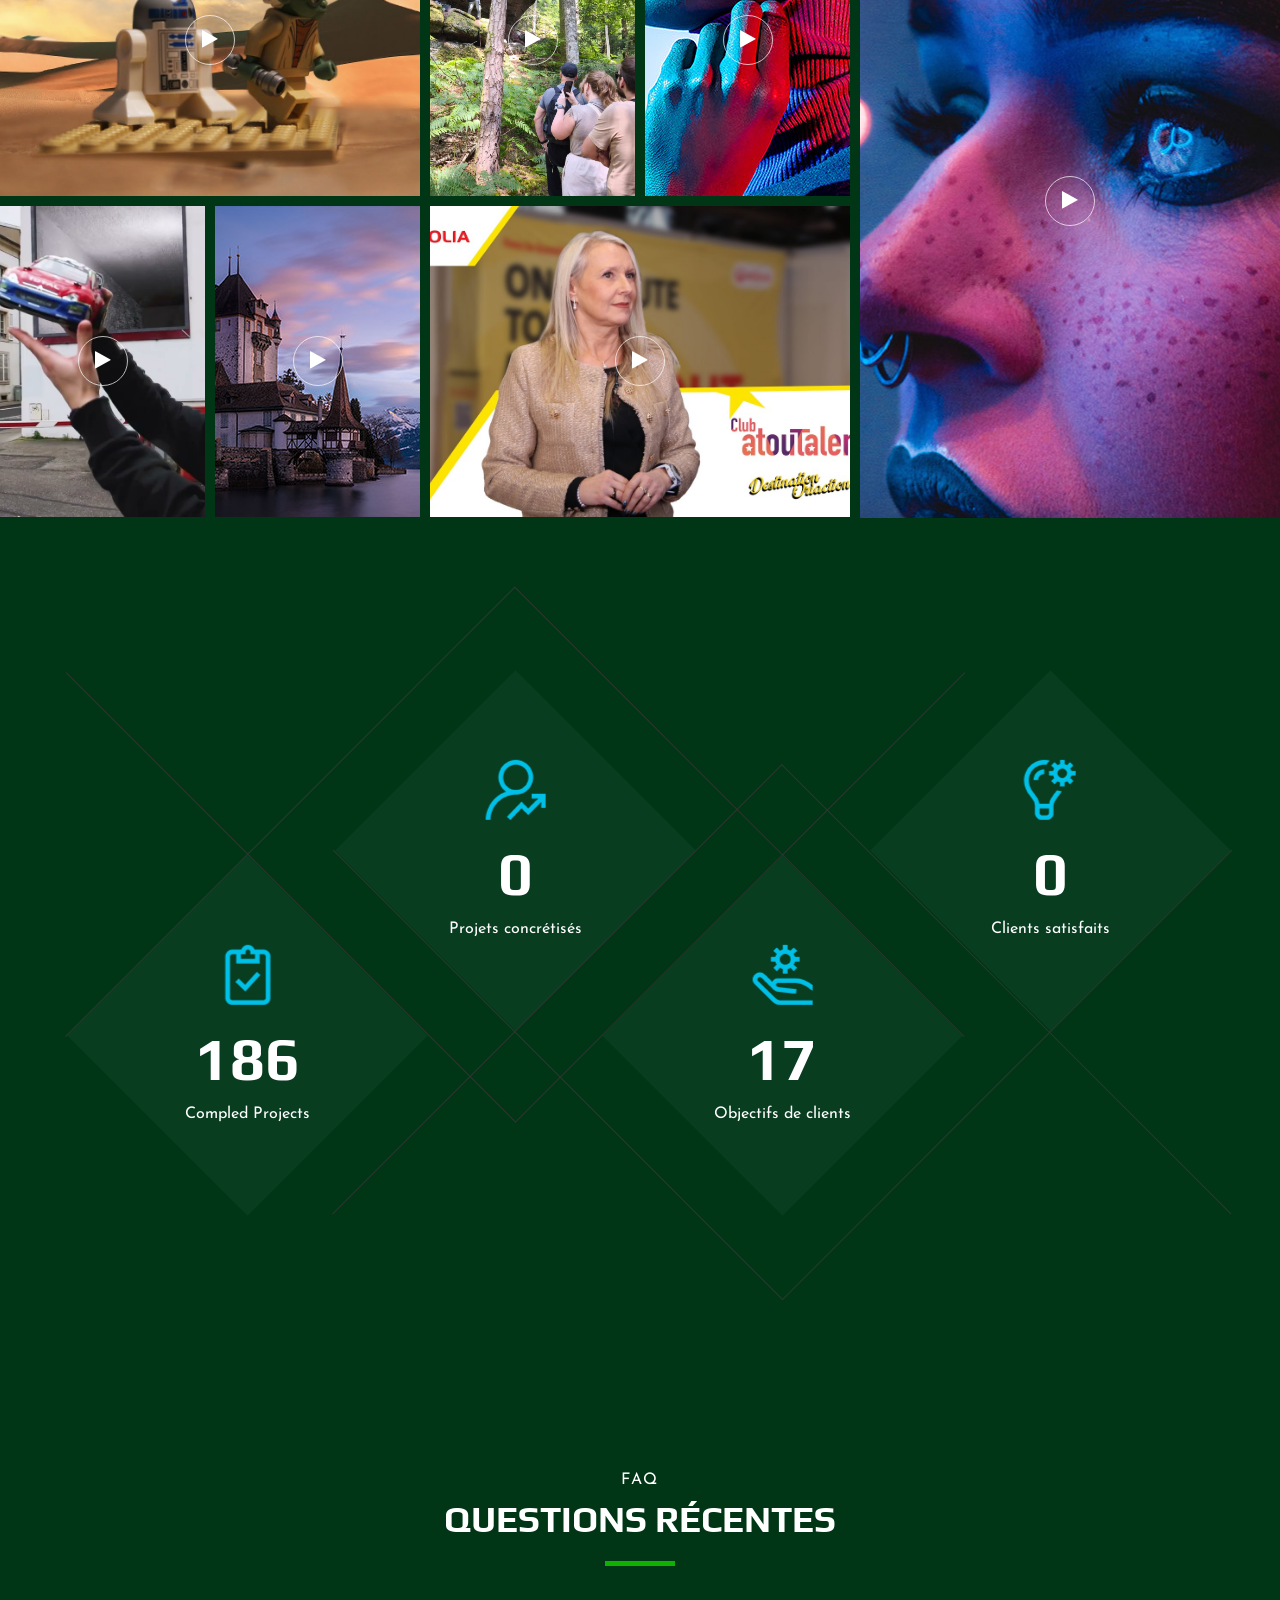
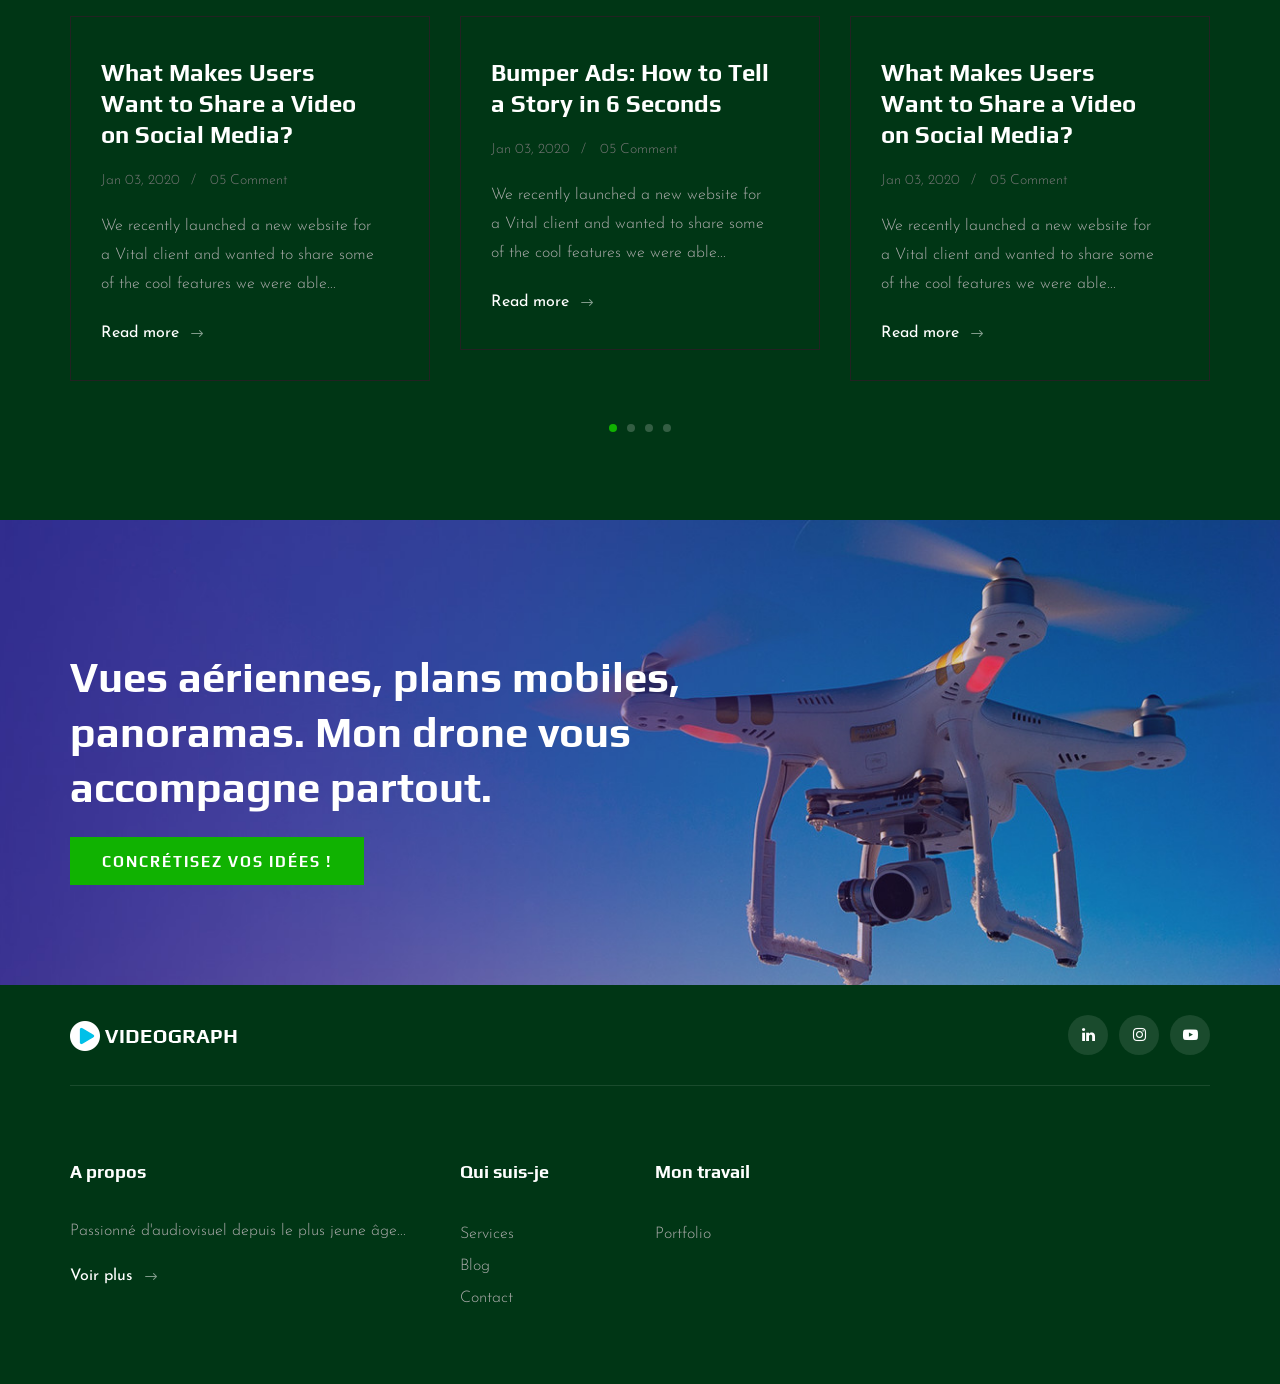
==== commit bdad366e: "28/05/2026 15:01" ====
--- a/index.html
+++ b/index.html
@@ -197,7 +197,7 @@
                 <a href="https://www.youtube.com/watch?v=LXb3EKWsInQ" class="play-btn video-popup"><i
                         class="fa fa-play"></i></a>
             </div>
-            <div class="work__item large__item set-bg" data-setbg="img/work/work-4.jpg">
+            <div class="work__item large__item set-bg" data-setbg="img/work/work-4_1.jpg">
                 <a href="" class="play-btn video-popup"><i
                         class="fa fa-play"></i></a>
                 <div class="work__item__hover">
@@ -395,7 +395,7 @@
             <div class="row">
                 <div class="col-lg-8">
                     <div class="callto__text">
-                        <h2>Vues aériennes, plans mobiles, panoramas. Mon drone vous accompagne.</h2>
+                        <h2>Vues aériennes, plans mobiles, panoramas. Mon drone vous accompagne partout.</h2>
                         <a href="#">Concrétisez vos idées !</a>
                     </div>
                 </div>
--- a/css/style.css
+++ b/css/style.css
@@ -522,7 +522,7 @@
 -----------------------*/
 .work {
   overflow: hidden;
-  background: #100028;
+  background: #003615;
 }
 
 .work__gallery {
@@ -615,7 +615,7 @@
   Counter
 -----------------------*/
 .counter {
-  background: #100028;
+  background: #003615;
   height: 840px;
   padding-top: 380px;
   overflow: hidden;
@@ -626,7 +626,7 @@
 }
 
 .counter__item {
-  background: #1a083d;
+  background: #083d20;
   -webkit-transform: rotate(45deg);
   -ms-transform: rotate(45deg);
       transform: rotate(45deg);
@@ -783,7 +783,7 @@
   Latest
 -----------------------*/
 .latest {
-  background: #100028;
+  background: #003615;
   padding-bottom: 80px;
 }
 
@@ -825,7 +825,7 @@
 }
 .callto.sp__callto {
   padding-top: 0;
-  background: #100028;
+  background: #003615;
 }
 
 .callto__text h2 {
@@ -858,7 +858,7 @@
   Footer
 -----------------------*/
 .footer {
-  background: #0a0119;
+  background: #003615;
 }
 
 .footer__top {
@@ -1028,7 +1028,7 @@
   About
 -----------------------*/
 .about {
-  background: #100028;
+  background: #003615;
   padding-bottom: 150px;
 }
 
@@ -1129,7 +1129,7 @@
   Services
 -----------------------*/
 .services {
-  background: #100028;
+  background: #003615;
   padding-bottom: 60px;
   padding-top: 110px;
 }
@@ -1181,7 +1181,7 @@
   Services Page
 -----------------------*/
 .services-page {
-  background: #100028;
+  background: #003615;
   padding-bottom: 50px;
 }
 
@@ -1189,7 +1189,7 @@
   Logo
 -----------------------*/
 .logo {
-  background: #100028;
+  background: #003615;
   padding: 100px 20px;
 }
 
@@ -1202,7 +1202,7 @@
   Portfolio
 -----------------------*/
 .portfolio {
-  background: #100028;
+  background: #003615;
 }
 
 .portfolio__filter {
@@ -1347,7 +1347,7 @@
     Blog
 -----------------------*/
 .blog {
-  background: #100028;
+  background: #003615;
 }
 
 .blog__item {
@@ -1462,7 +1462,7 @@
   Blog Details
 -----------------------*/
 .blog-details {
-  background: #100028;
+  background: #003615;
 }
 
 .blog__details__text {
@@ -1679,7 +1679,7 @@
   Contact Widget
 -----------------------*/
 .contact-widget {
-  background: #100028;
+  background: #003615;
   padding-bottom: 70px;
 }
 
@@ -1720,7 +1720,7 @@
   Contact
 -----------------------*/
 .contact {
-  background: #100028;
+  background: #003615;
   padding-top: 0;
   overflow: hidden;
 }
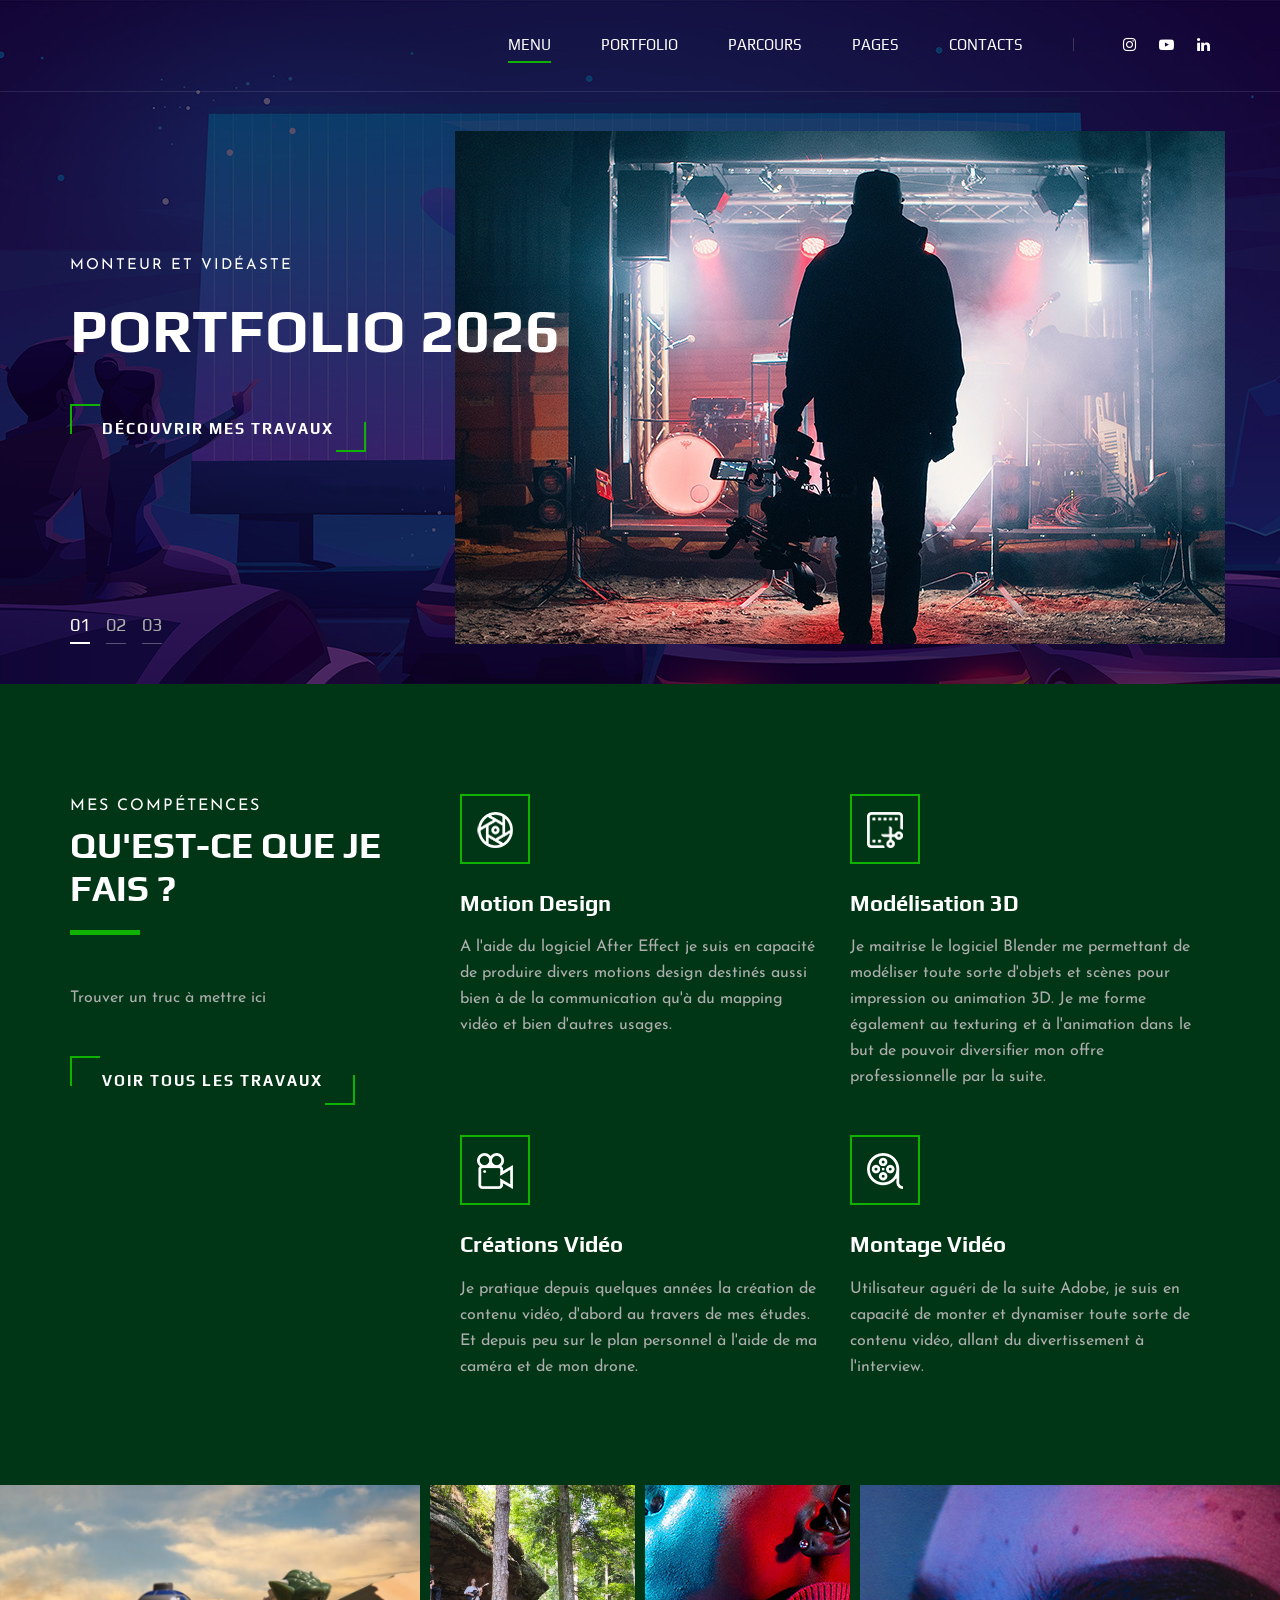
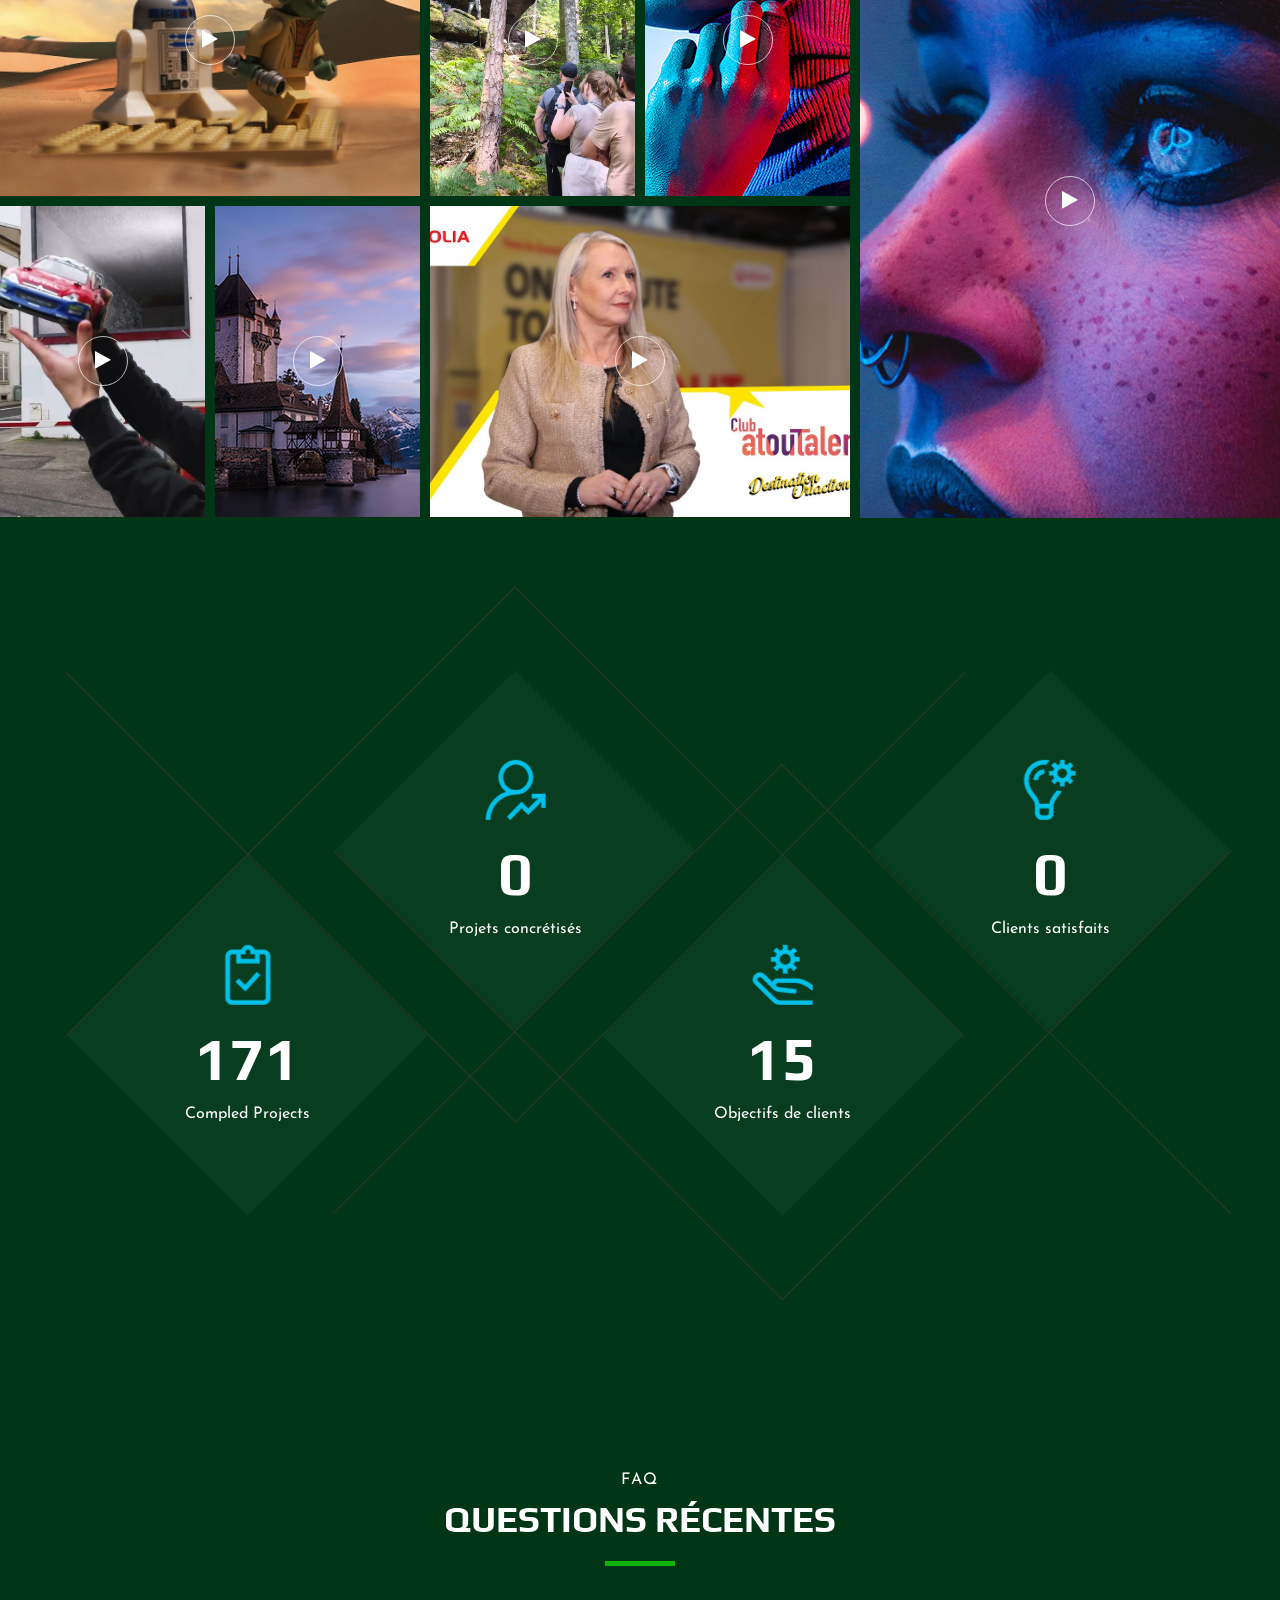
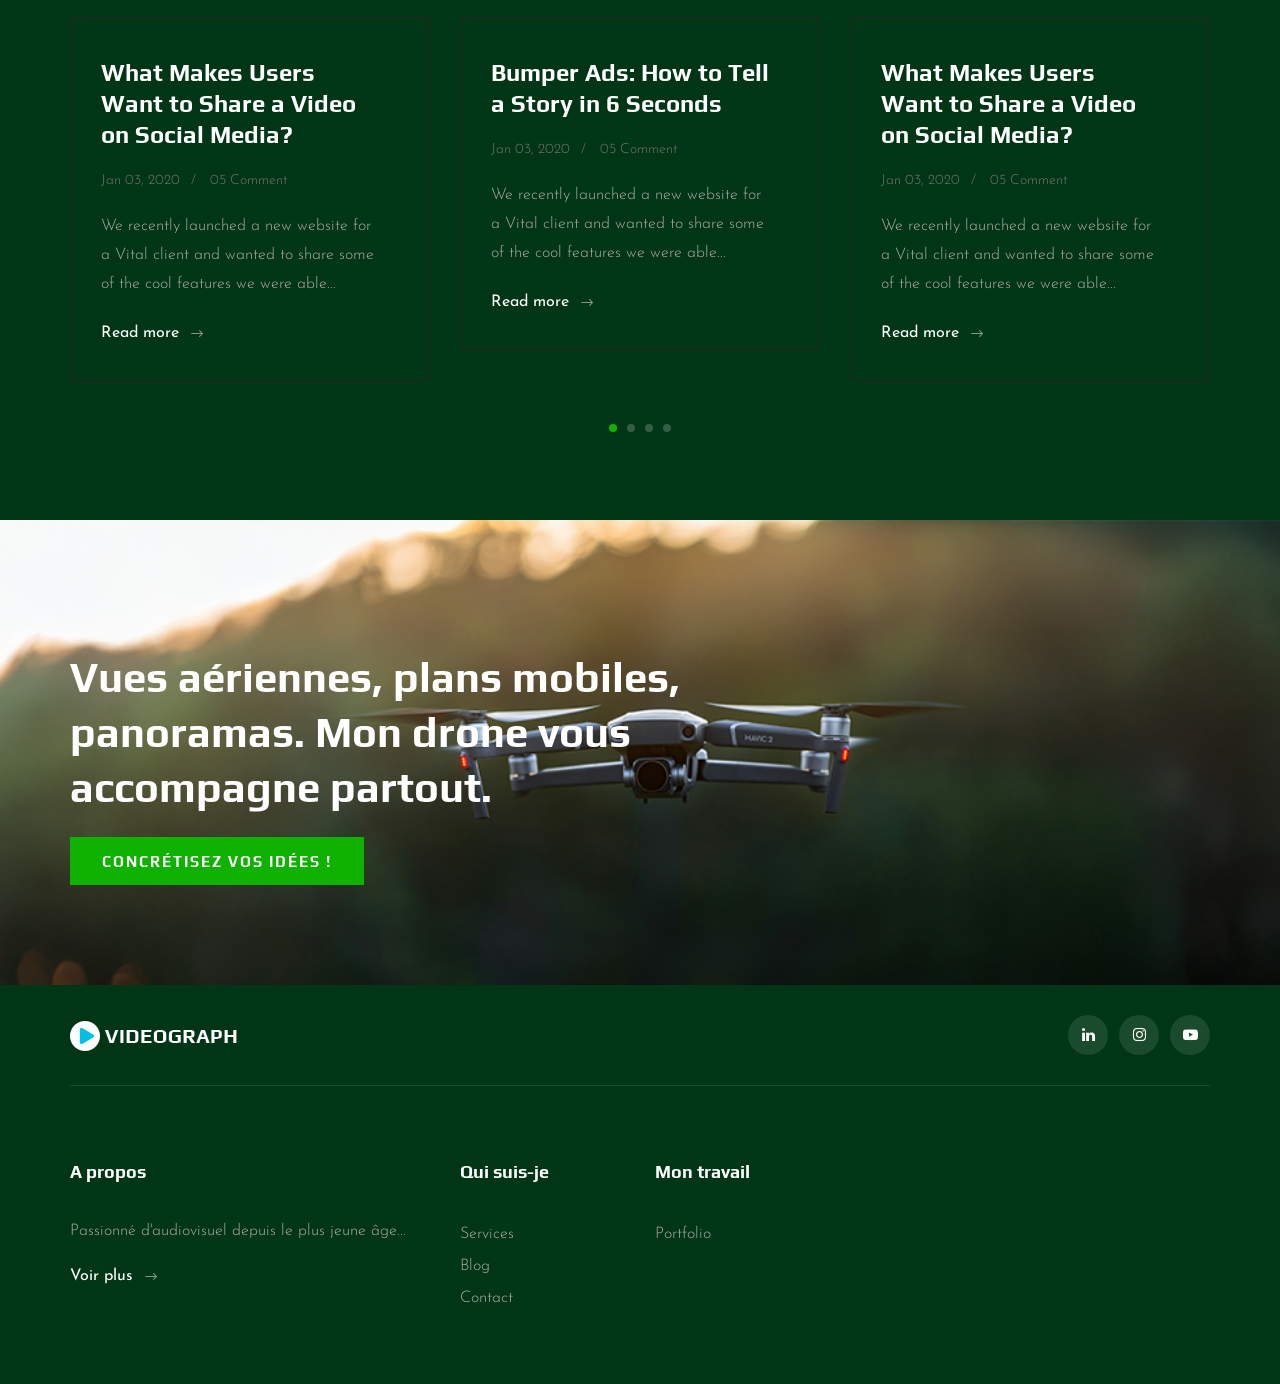
==== commit b324bd1b: "28/05/2026 15:51" ====
--- a/index.html
+++ b/index.html
@@ -390,7 +390,7 @@
     <!-- Latest Blog Section End -->
 
     <!-- Call To Action Section Begin -->
-    <section class="callto spad set-bg" data-setbg="img/callto-bg.jpg">
+    <section class="callto spad set-bg" data-setbg="img/callto-bg.png">
         <div class="container">
             <div class="row">
                 <div class="col-lg-8">
--- a/css/style.css
+++ b/css/style.css
@@ -792,7 +792,8 @@
 }
 .blog__item.latest__item:hover {
   border: 1px solid #222222 !important;
-  background: url(../img/blog/blog-1.jpg);
+  background: url(../img/blog/blog-0.png);
+  background-color: #00000041;
   background-size: cover;
 }
 
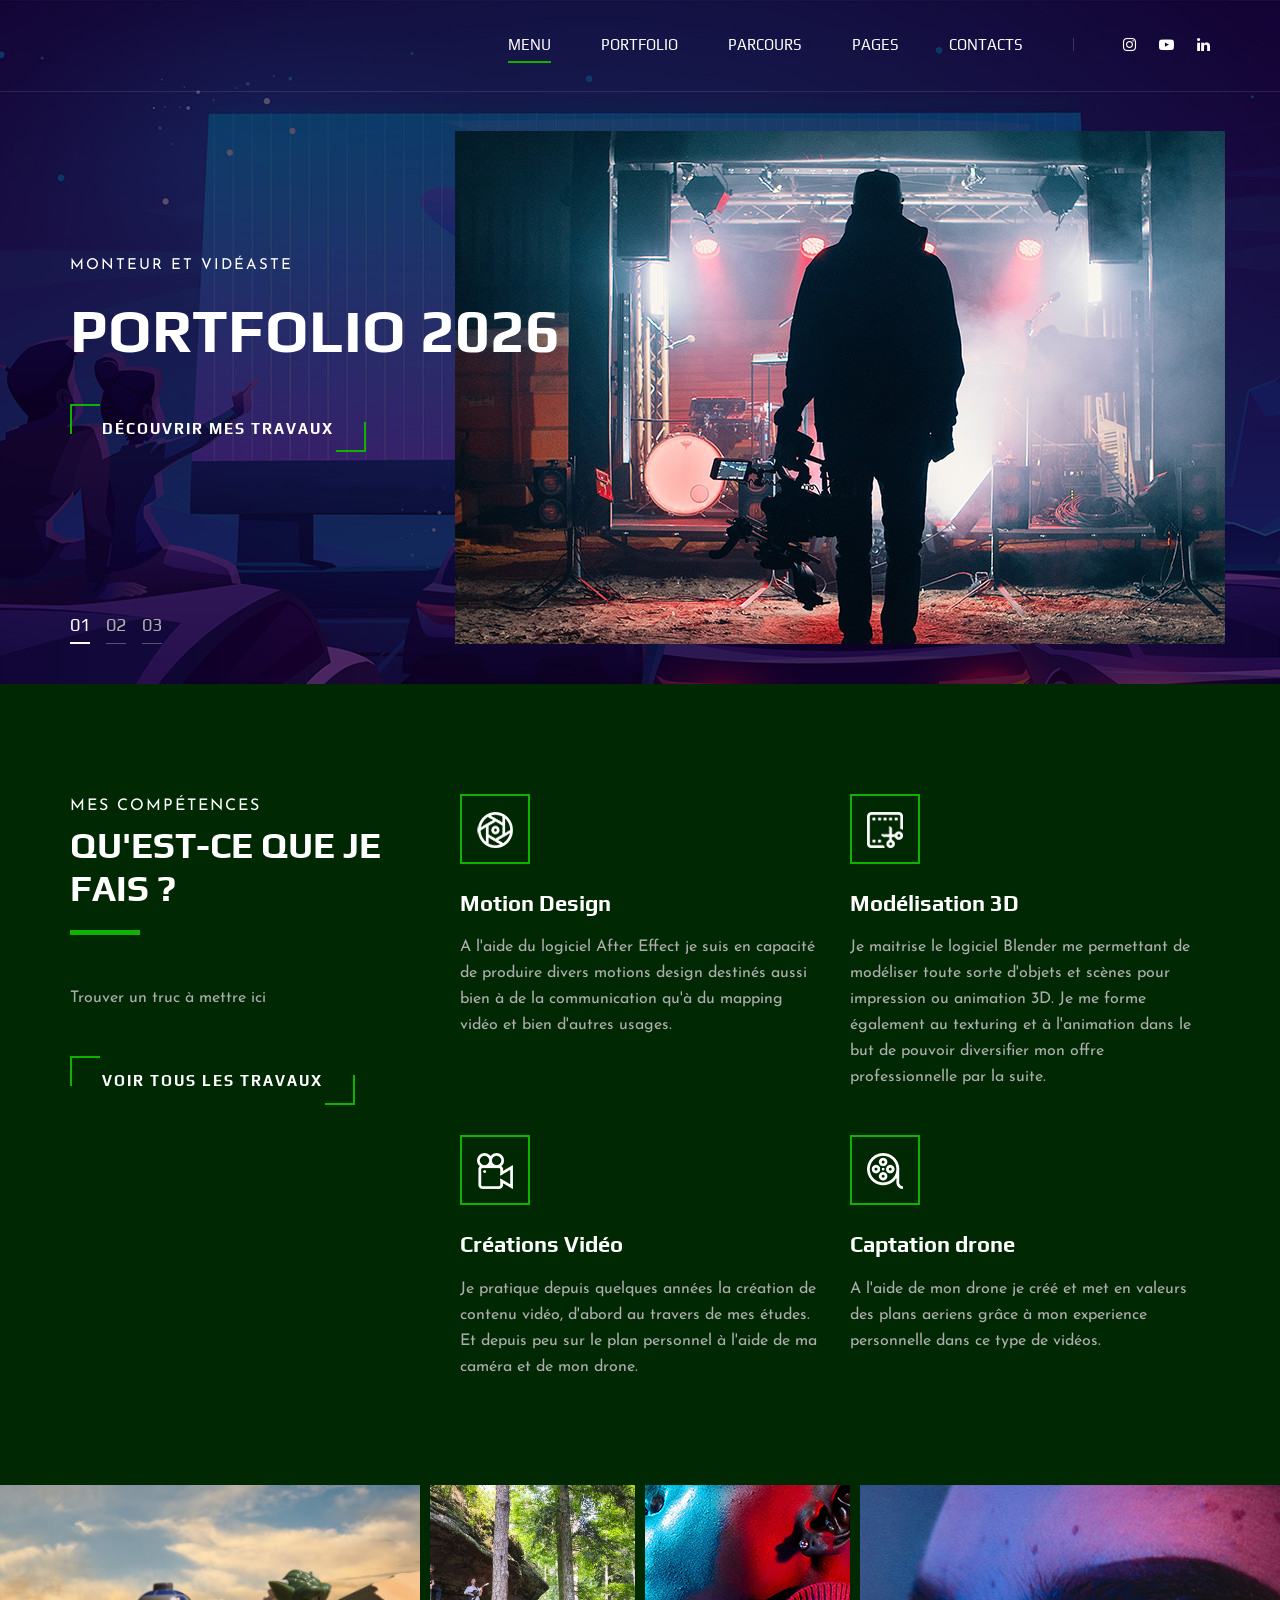
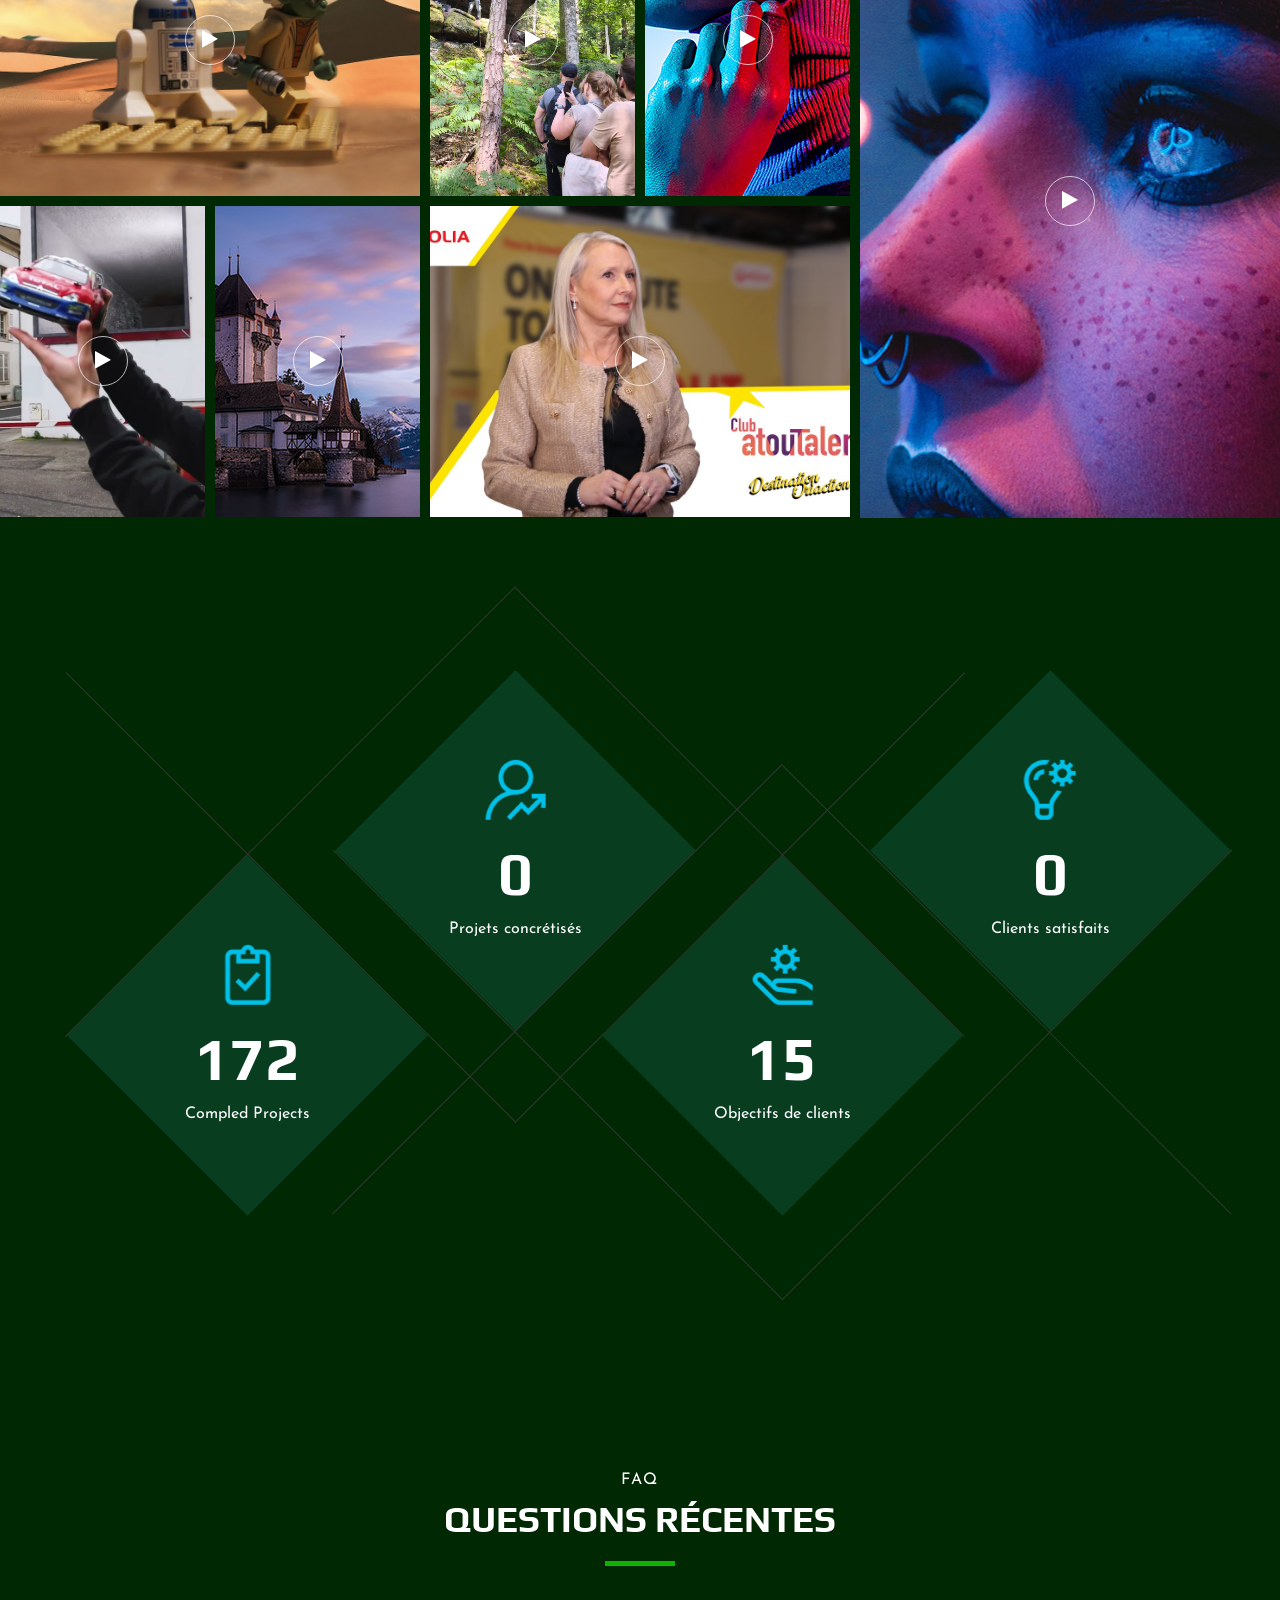
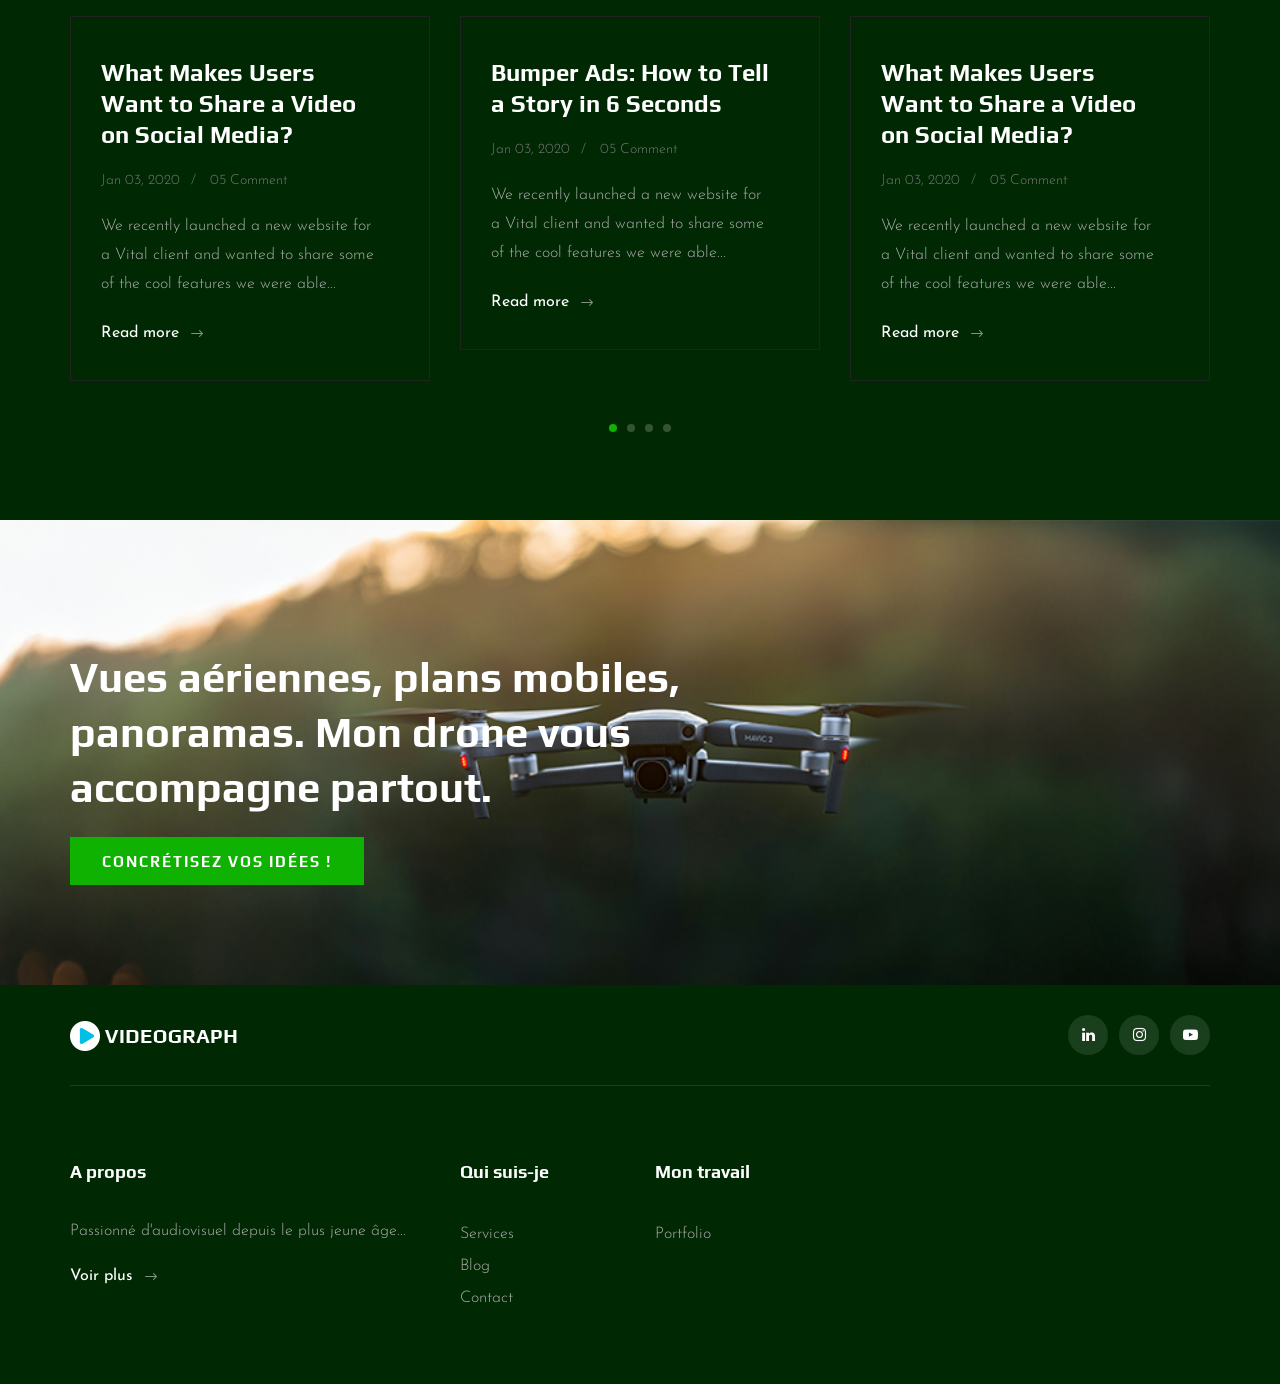
==== commit 288403ba: "11/06/2026 16:24" ====
--- a/index.html
+++ b/index.html
@@ -163,8 +163,8 @@
                                 <div class="services__item__icon">
                                     <img src="img/icons/si-4.png" alt="">
                                 </div>
-                                <h4>Montage Vidéo</h4>
-                                <p> Utilisateur aguéri de la suite Adobe, je suis en capacité de monter et dynamiser toute sorte de contenu vidéo, allant du divertissement à l'interview.</p>
+                                <h4>Captation drone</h4>
+                                <p> A l'aide de mon drone je créé et met en valeurs des plans aeriens grâce à mon experience personnelle dans ce type de vidéos.</p>
                             </div>
                         </div>
                     </div>
--- a/css/style.css
+++ b/css/style.css
@@ -522,7 +522,7 @@
 -----------------------*/
 .work {
   overflow: hidden;
-  background: #003615;
+  background: #002903;
 }
 
 .work__gallery {
@@ -615,7 +615,7 @@
   Counter
 -----------------------*/
 .counter {
-  background: #003615;
+  background: #002903;
   height: 840px;
   padding-top: 380px;
   overflow: hidden;
@@ -783,7 +783,7 @@
   Latest
 -----------------------*/
 .latest {
-  background: #003615;
+  background: #002903;
   padding-bottom: 80px;
 }
 
@@ -826,7 +826,7 @@
 }
 .callto.sp__callto {
   padding-top: 0;
-  background: #003615;
+  background: #002903;
 }
 
 .callto__text h2 {
@@ -859,7 +859,7 @@
   Footer
 -----------------------*/
 .footer {
-  background: #003615;
+  background: #002903;
 }
 
 .footer__top {
@@ -1029,7 +1029,7 @@
   About
 -----------------------*/
 .about {
-  background: #003615;
+  background: #002903;
   padding-bottom: 150px;
 }
 
@@ -1130,7 +1130,7 @@
   Services
 -----------------------*/
 .services {
-  background: #003615;
+  background: #002903;
   padding-bottom: 60px;
   padding-top: 110px;
 }
@@ -1182,7 +1182,7 @@
   Services Page
 -----------------------*/
 .services-page {
-  background: #003615;
+  background: #002903;
   padding-bottom: 50px;
 }
 
@@ -1190,7 +1190,7 @@
   Logo
 -----------------------*/
 .logo {
-  background: #003615;
+  background: #002903;
   padding: 100px 20px;
 }
 
@@ -1203,7 +1203,7 @@
   Portfolio
 -----------------------*/
 .portfolio {
-  background: #003615;
+  background: #002903;
 }
 
 .portfolio__filter {
@@ -1212,15 +1212,16 @@
 }
 .portfolio__filter li {
   list-style: none;
-  font-size: 16px;
-  color: #adadad;
+  font-size: 18px;
+  color: #dcdcdc;
   margin-right: 5px;
   display: inline-block;
   cursor: pointer;
   padding: 6px 22px;
 }
 .portfolio__filter li.active {
-  border: 1px solid #10b201;
+  border: 2px solid #10b201;
+  border-radius: 3%;
 }
 .portfolio__filter li:last-child {
   margin-right: 0;
@@ -1348,7 +1349,7 @@
     Blog
 -----------------------*/
 .blog {
-  background: #003615;
+  background: #002903;
 }
 
 .blog__item {
@@ -1463,7 +1464,7 @@
   Blog Details
 -----------------------*/
 .blog-details {
-  background: #003615;
+  background: #002903;
 }
 
 .blog__details__text {
@@ -1680,7 +1681,7 @@
   Contact Widget
 -----------------------*/
 .contact-widget {
-  background: #003615;
+  background: #002903;
   padding-bottom: 70px;
 }
 
@@ -1721,7 +1722,7 @@
   Contact
 -----------------------*/
 .contact {
-  background: #003615;
+  background: #002903;
   padding-top: 0;
   overflow: hidden;
 }
@@ -2168,4 +2169,5 @@
   .blog__details__quote {
     padding: 30px 40px 35px 35px;
   }
-}+}
+
